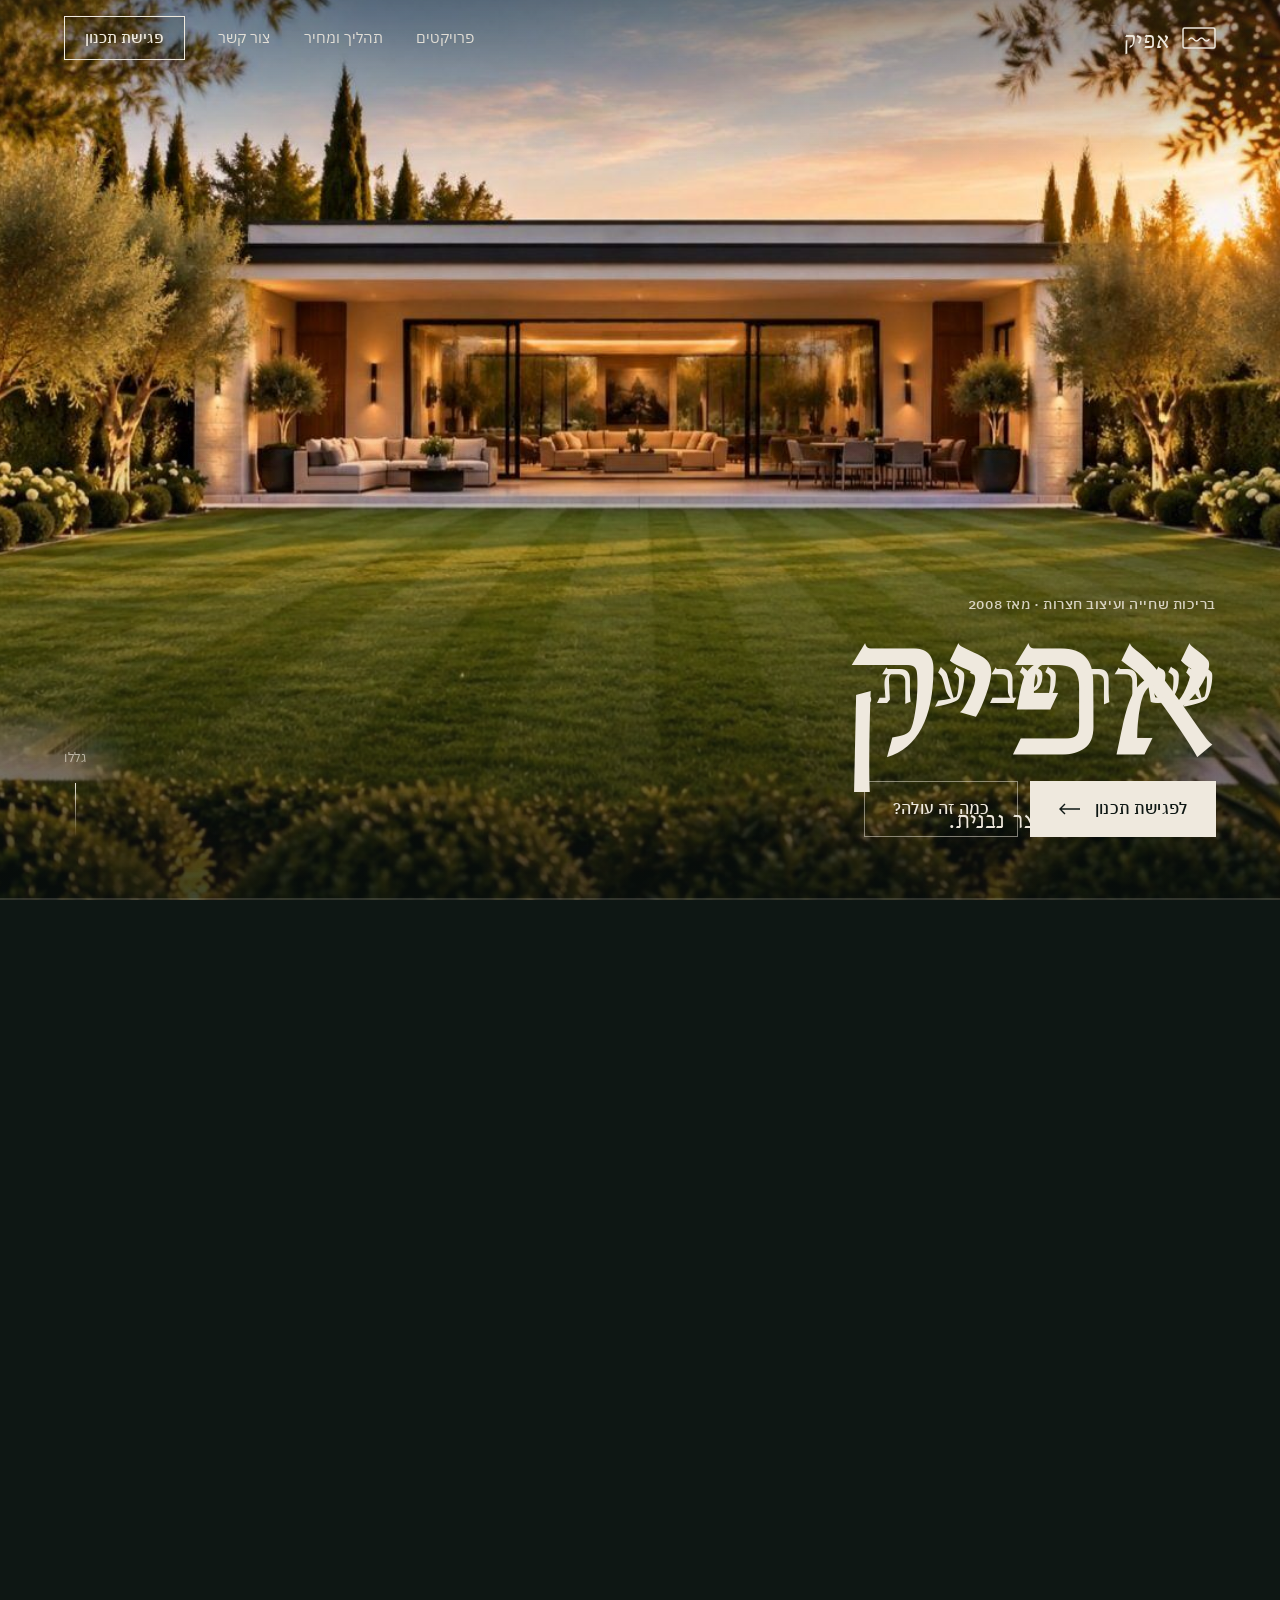
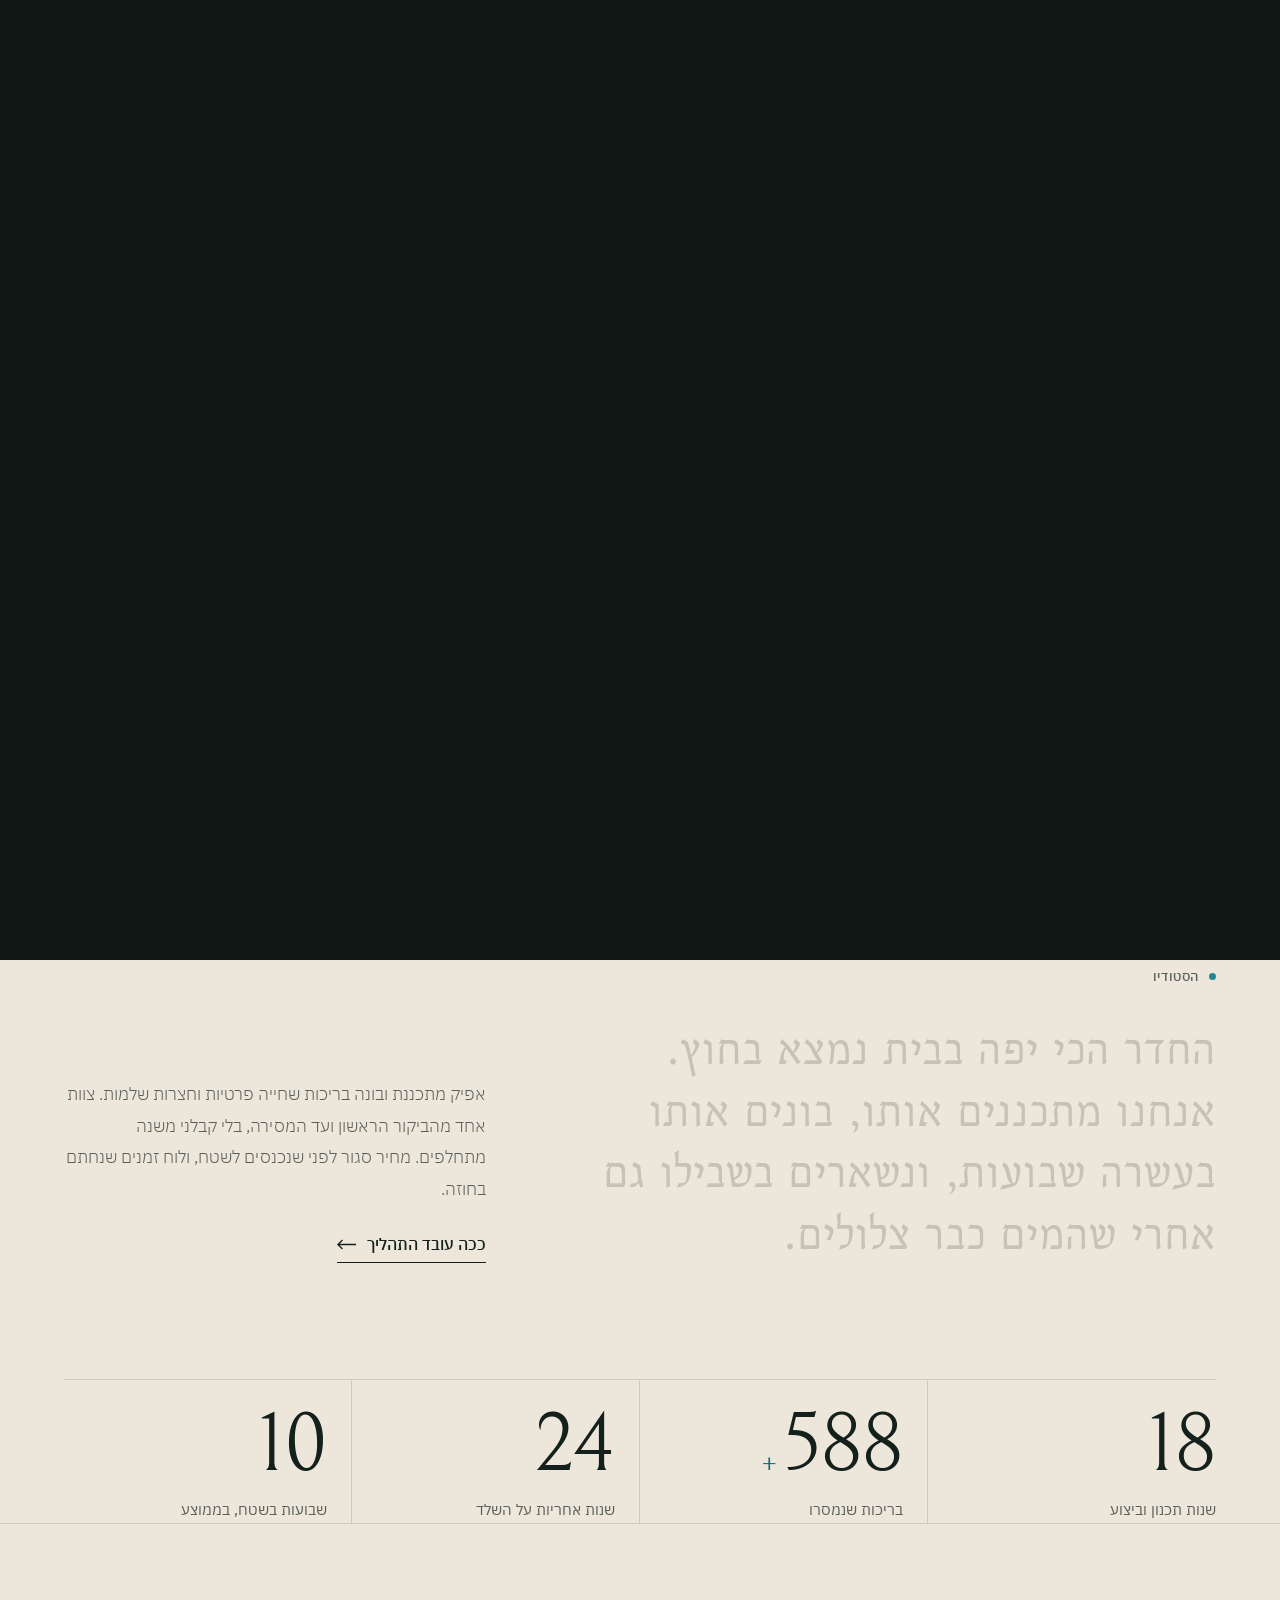
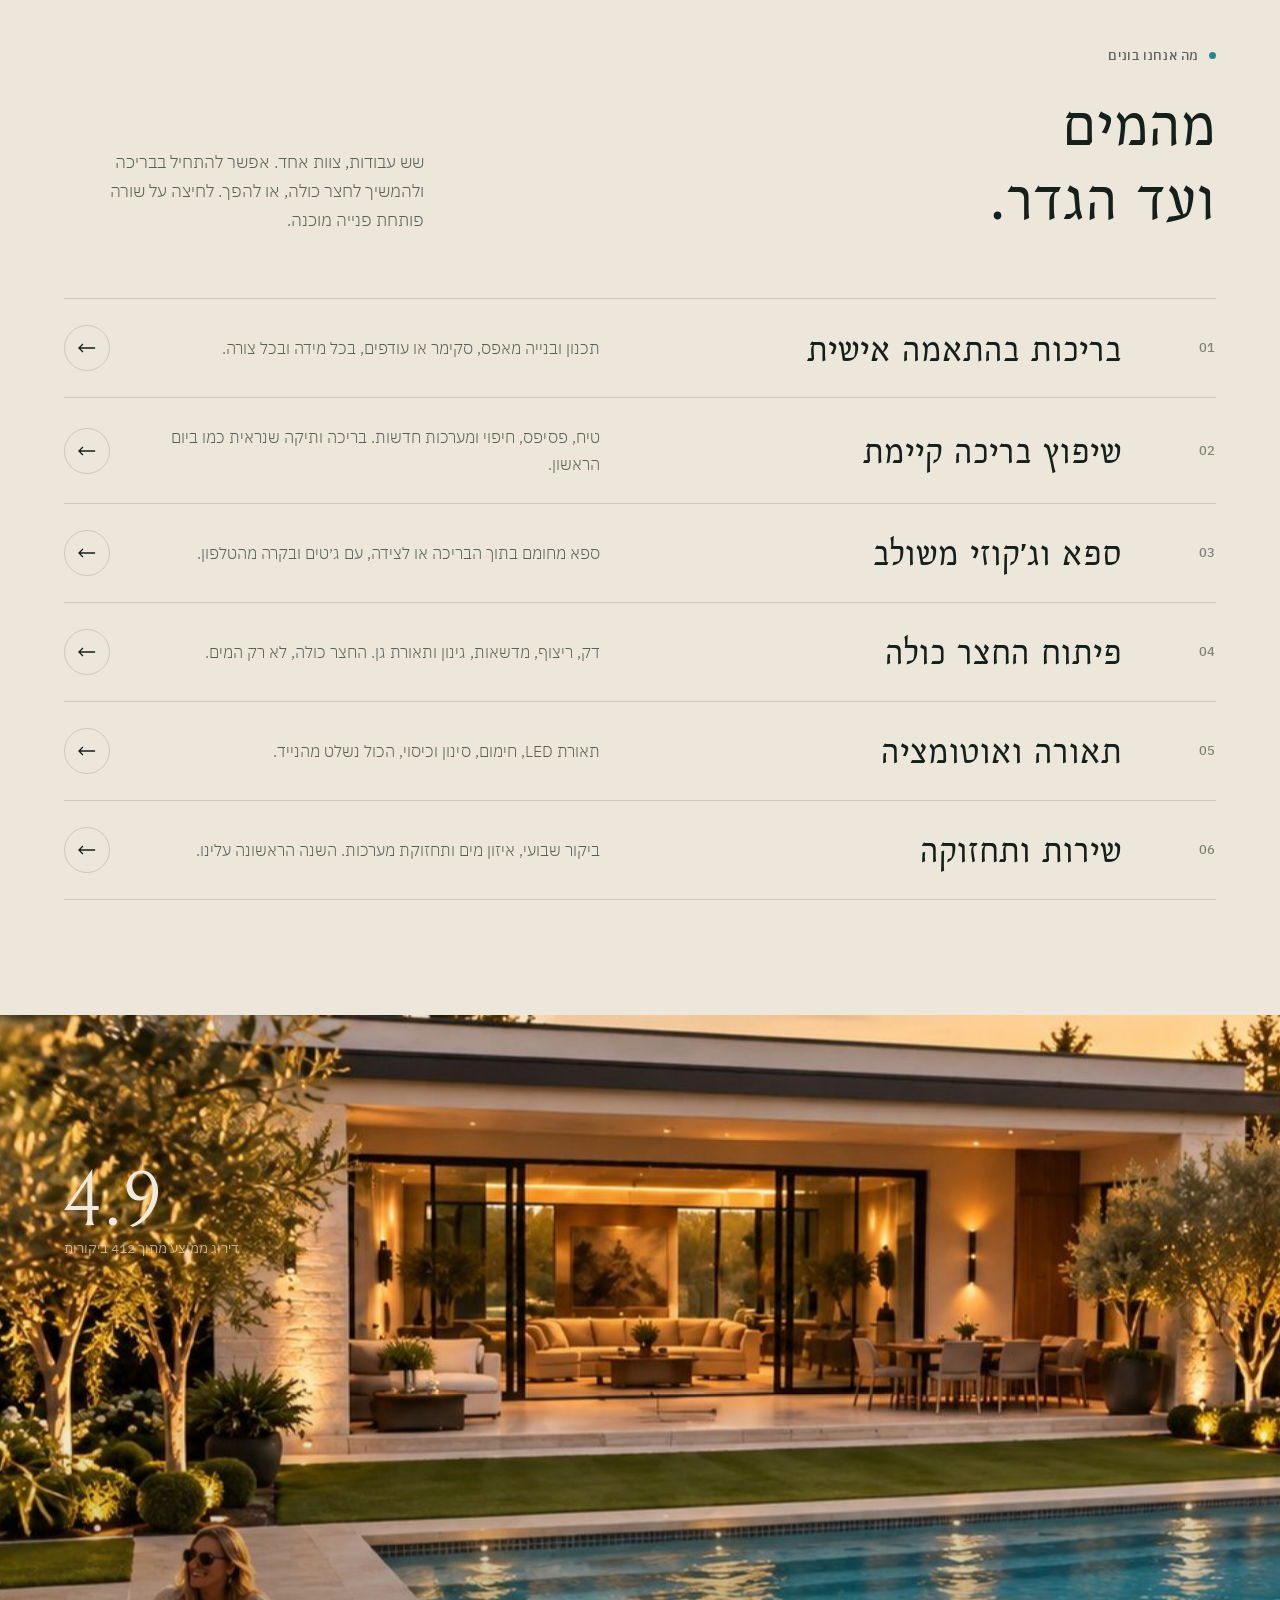
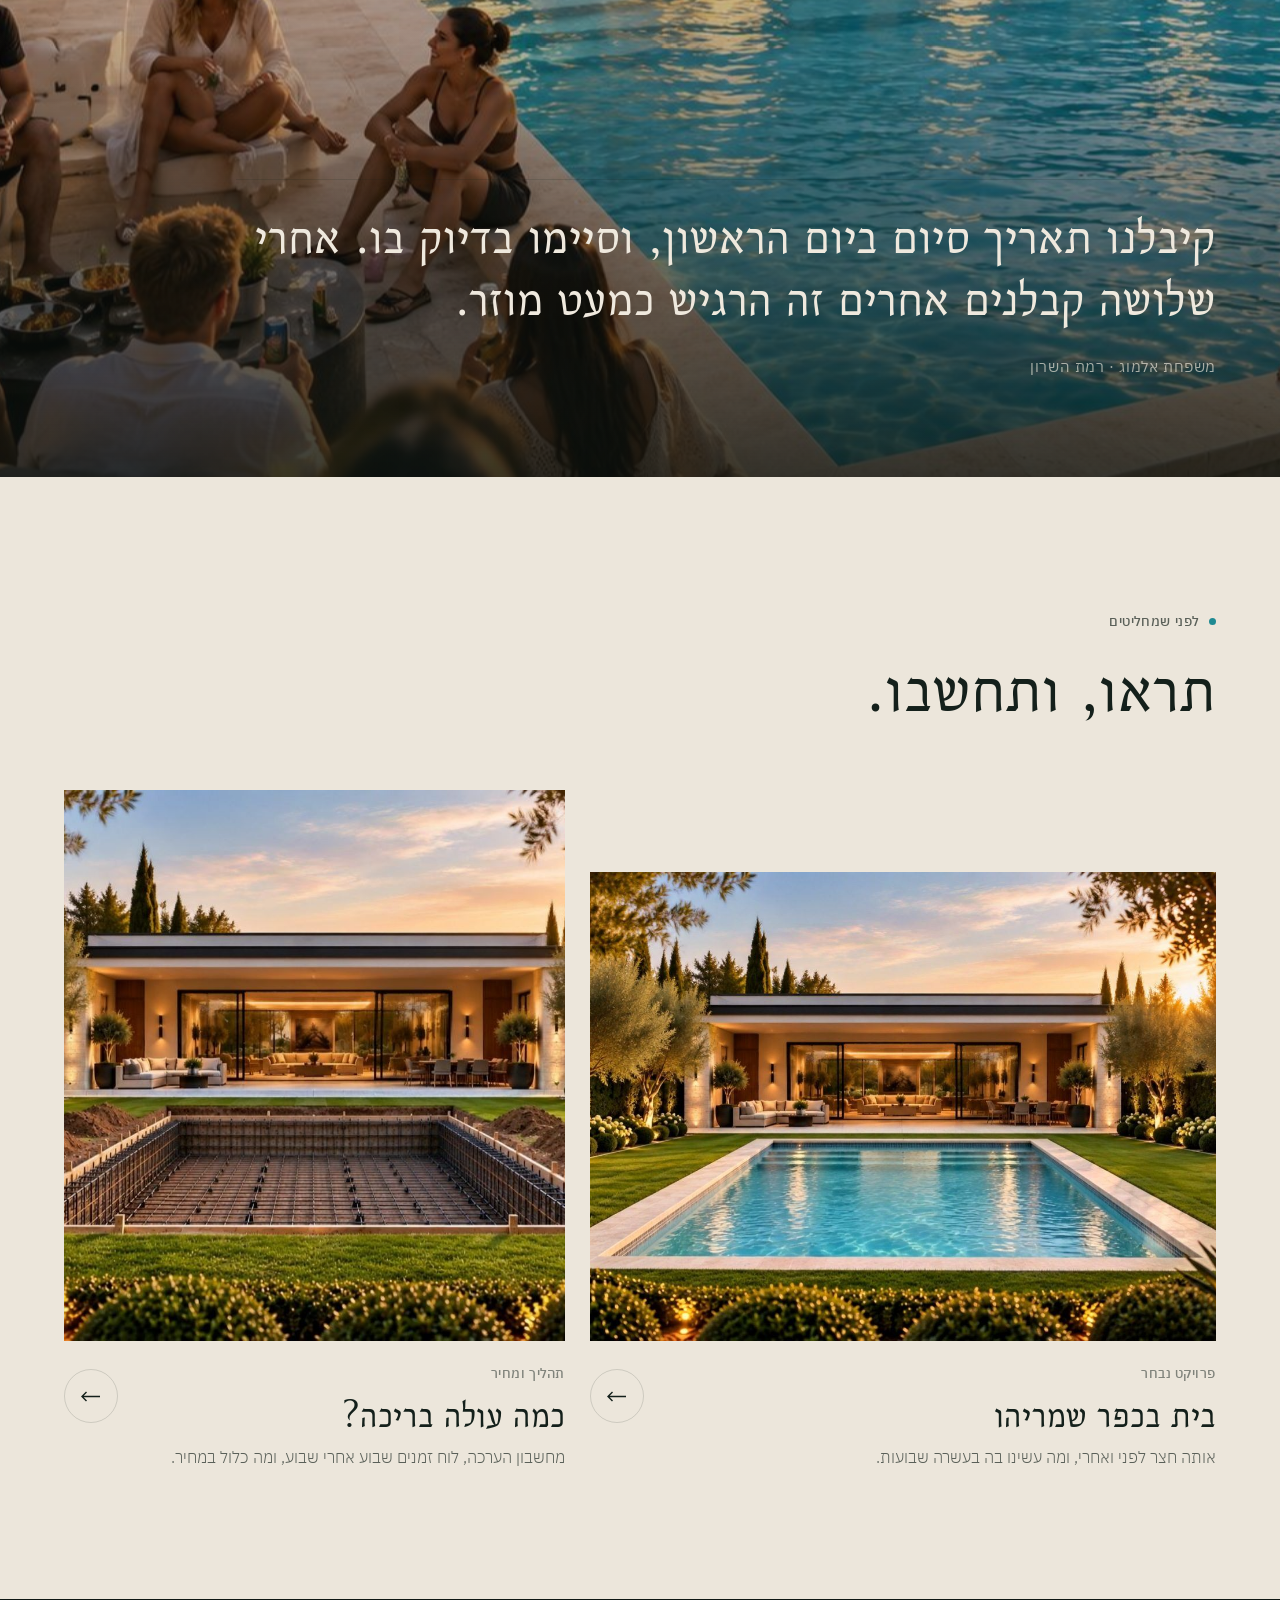
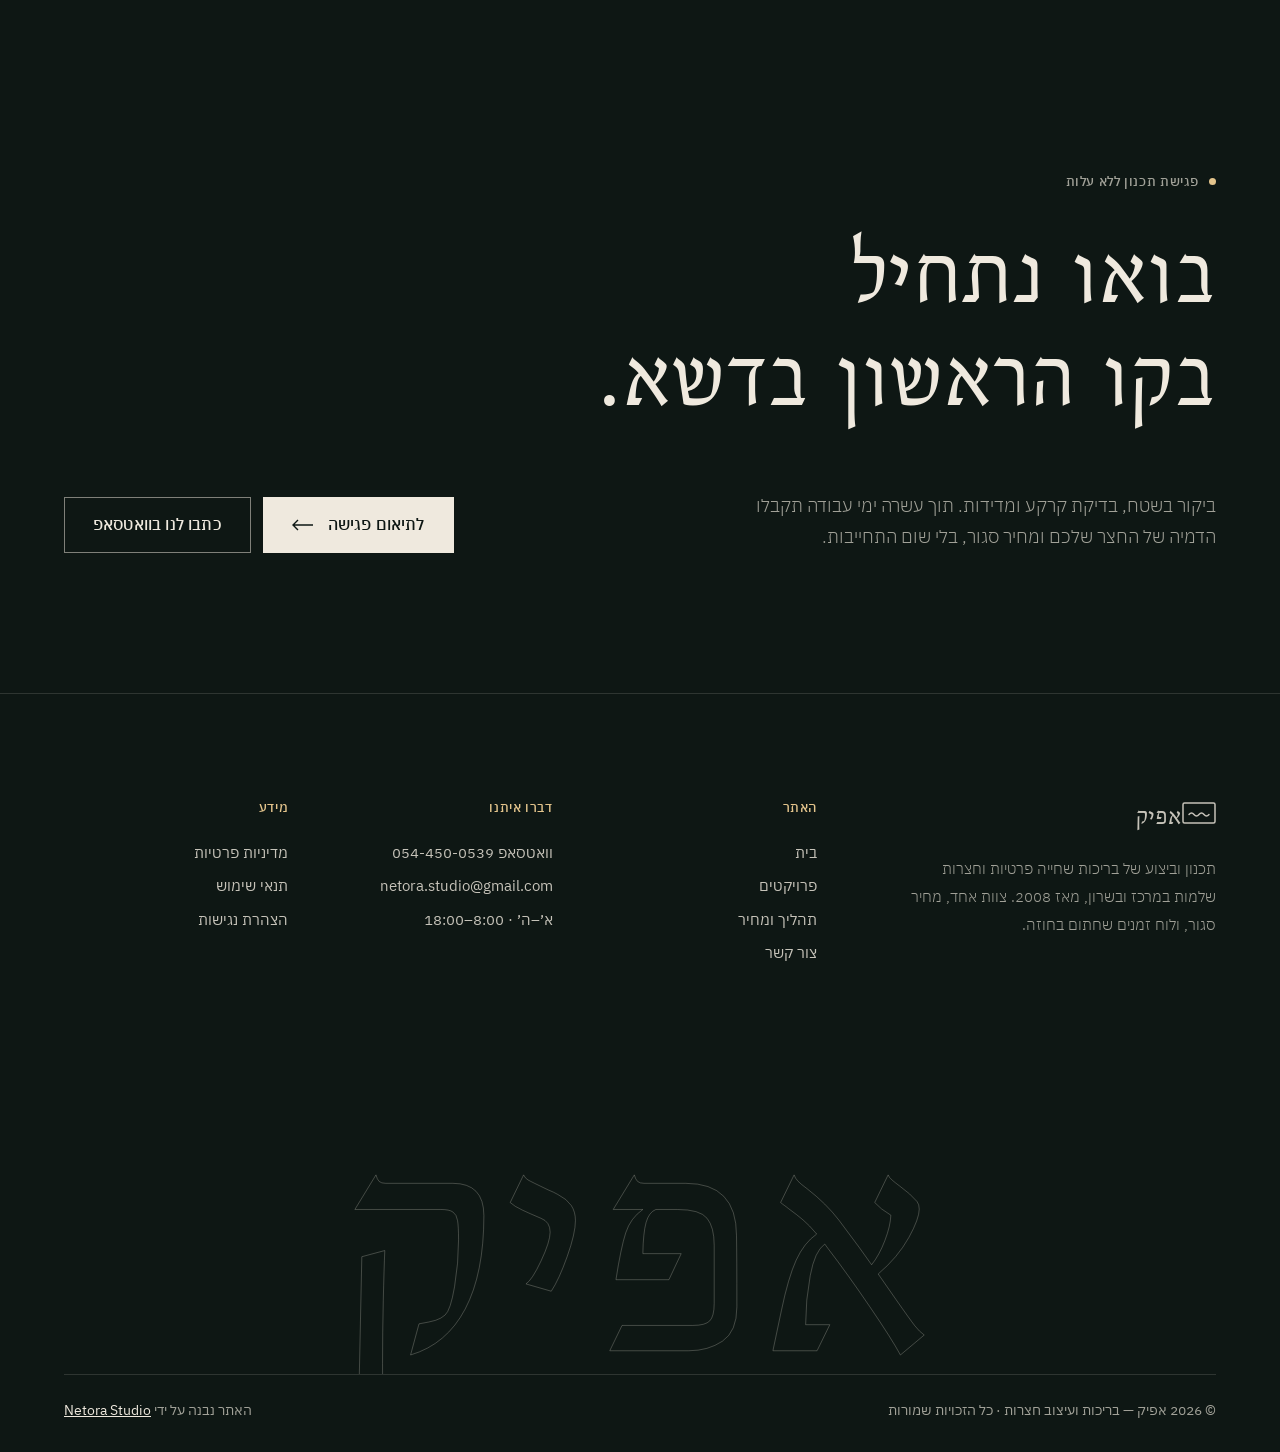
==== index.html @ 0814e356 "Afik site: build-in-scroll home, project, process and price, contact Four pages plus privacy, terms " ====
<!DOCTYPE html>
<html lang="he" dir="rtl">
<head>
<meta charset="utf-8">
<meta name="viewport" content="width=device-width, initial-scale=1, viewport-fit=cover">
<title>אפיק | בריכות שחייה ועיצוב חצרות</title>
<meta name="description" content="אפיק מתכננת ובונה בריכות שחייה פרטיות וחצרות שלמות במרכז ובשרון. גללו באתר ותראו בריכה נבנית, שבוע אחרי שבוע.">
<meta name="theme-color" content="#0E1714">
<link rel="canonical" href="https://noamel1407-oss.github.io/afik/">
<meta property="og:type" content="website">
<meta property="og:locale" content="he_IL">
<meta property="og:site_name" content="אפיק — בריכות ועיצוב חצרות">
<meta property="og:url" content="https://noamel1407-oss.github.io/afik/">
<meta property="og:title" content="אפיק | גללו ותראו בריכה נבנית בחצר">
<meta property="og:description" content="עשרה שבועות, שבעה שלבים, חצר אחת: מהקו הראשון בדשא ועד הקפיצה הראשונה למים.">
<meta property="og:image" content="https://noamel1407-oss.github.io/afik/media/share.jpg">
<meta property="og:image:secure_url" content="https://noamel1407-oss.github.io/afik/media/share.jpg">
<meta property="og:image:type" content="image/jpeg">
<meta property="og:image:width" content="1200">
<meta property="og:image:height" content="630">
<meta property="og:image:alt" content="בריכה בחצר מול בית עם חזית זכוכית, בשעת שקיעה, והשם אפיק">
<meta name="twitter:card" content="summary_large_image">
<meta name="twitter:title" content="אפיק | גללו ותראו בריכה נבנית בחצר">
<meta name="twitter:description" content="עשרה שבועות, שבעה שלבים, חצר אחת: מהקו הראשון בדשא ועד הקפיצה הראשונה למים.">
<meta name="twitter:image" content="https://noamel1407-oss.github.io/afik/media/share.jpg">
<link rel="icon" href="data:image/svg+xml,%3Csvg xmlns='http://www.w3.org/2000/svg' viewBox='0 0 64 64'%3E%3Crect width='64' height='64' fill='%230E1714'/%3E%3Cg fill='none' stroke='%23ECE6DB' stroke-width='3' stroke-linecap='round'%3E%3Crect x='12' y='19' width='40' height='26' rx='2'/%3E%3Cpath d='M19 33q3-4 6.5 0t6.5 0 6.5 0 6 0'/%3E%3C/g%3E%3C/svg%3E">
<link rel="preload" href="fonts/bellefair-hebrew-400-normal.woff2" as="font" type="font/woff2" crossorigin>
<link rel="preload" href="fonts/ibm-plex-sans-hebrew-hebrew-300-normal.woff2" as="font" type="font/woff2" crossorigin>
<link rel="preload" href="fonts/ibm-plex-sans-hebrew-hebrew-400-normal.woff2" as="font" type="font/woff2" crossorigin>
<script>(function(){var d=document.documentElement;d.classList.add('js');try{if(sessionStorage.getItem('afik-go')){d.classList.add('veil-in');sessionStorage.removeItem('afik-go')}}catch(e){}try{if(!sessionStorage.getItem('afik-pre'))document.documentElement.classList.add('pre')}catch(e){}})();</script>
<link rel="stylesheet" href="site.css?v=1">
<link rel="preload" as="image" href="media/stage-0.jpg" imagesrcset="media/stage-0-s.jpg 1440w, media/stage-0.jpg 1920w" imagesizes="100vw" fetchpriority="high">
</head>
<body>
<a class="skip" href="#main">דילוג לתוכן</a>
<div id="veil" aria-hidden="true"></div>
<div id="pre" aria-hidden="true">
  <div class="pre-mid"><svg viewBox="0 0 34 22" fill="none" stroke="#ECE6DB" stroke-width="1.1" stroke-linecap="round"><rect x="1" y="1" width="32" height="20" rx="1.5"/><path d="M7 12.5q2.5-3 5 0t5 0 5 0 5 0"/></svg><div class="pre-name">אפיק</div></div>
  <div class="pre-foot"><span>בריכות שחייה ועיצוב חצרות</span><span class="pre-n">00</span></div>
  <div class="pre-bar"><i></i></div>
</div>
<header id="nav" data-on="light">
  <a class="logo" href="index.html" aria-label="אפיק — לדף הבית"><svg viewBox="0 0 34 22" fill="none" stroke="currentColor" stroke-width="1.5" stroke-linecap="round" aria-hidden="true"><rect x="1" y="1" width="32" height="20" rx="1.5"/><path d="M7 12.5q2.5-3 5 0t5 0 5 0 5 0"/></svg><span>אפיק</span></a>
  <div class="nav-r">
    <nav class="nav-links" aria-label="ראשי"><a href="projects.html">פרויקטים</a><a href="process.html">תהליך ומחיר</a><a href="contact.html">צור קשר</a></nav>
    <a class="nav-cta" href="contact.html">פגישת תכנון</a>
    <button class="burger" type="button" aria-label="תפריט" aria-expanded="false" aria-controls="menu"><i></i><i></i></button>
  </div>
</header>
<div id="menu" aria-label="תפריט">
  <nav><a href="index.html" aria-current="page">בית</a><a href="projects.html">פרויקטים</a><a href="process.html">תהליך ומחיר</a><a href="contact.html">צור קשר</a></nav>
  <div class="m-foot"><a href="https://wa.me/972544500539" target="_blank" rel="noopener">וואטסאפ 054-450-0539</a><a href="mailto:netora.studio@gmail.com">netora.studio@gmail.com</a><span>א׳–ה׳ · 8:00–18:00</span></div>
</div>

<main id="main">
<section id="build" data-nav="dark" aria-label="החצר נבנית בגלילה">
  <div class="stage">
    <div class="frames">
      <img src="media/stage-0.jpg" srcset="media/stage-0-s.jpg 1440w, media/stage-0.jpg 1920w" sizes="100vw" alt="מדשאה פתוחה מול בית עם חזית זכוכית, לפני תחילת העבודה" fetchpriority="high">
      <img src="media/stage-1.jpg" srcset="media/stage-1-s.jpg 1440w, media/stage-1.jpg 1920w" sizes="100vw" alt="קווי הבריכה מסומנים והחפירה מתחילה" decoding="async">
      <img src="media/stage-2.jpg" srcset="media/stage-2-s.jpg 1440w, media/stage-2.jpg 1920w" sizes="100vw" alt="בור החפירה בעומקו המלא" decoding="async">
      <img src="media/stage-3.jpg" srcset="media/stage-3-s.jpg 1440w, media/stage-3.jpg 1920w" sizes="100vw" alt="כלוב הברזל בתוך החפירה" decoding="async">
      <img src="media/stage-4.jpg" srcset="media/stage-4-s.jpg 1440w, media/stage-4.jpg 1920w" sizes="100vw" alt="שלד הבטון עם מדרגות הכניסה" decoding="async">
      <img src="media/stage-5.jpg" srcset="media/stage-5-s.jpg 1440w, media/stage-5.jpg 1920w" sizes="100vw" alt="הבריכה אחרי טיח וחיפוי, עדיין ריקה" decoding="async">
      <img src="media/stage-6.jpg" srcset="media/stage-6-s.jpg 1440w, media/stage-6.jpg 1920w" sizes="100vw" alt="הבריכה מתמלאת במים" decoding="async">
      <img src="media/stage-7.jpg" srcset="media/stage-7-s.jpg 1440w, media/stage-7.jpg 1920w" sizes="100vw" alt="הבריכה הגמורה מול הבית בשעת שקיעה" decoding="async">
    </div>
    <div class="b-scrim"></div>
    <div class="b-ui">
      <div class="b-hero">
        <div>
          <div class="eyebrow">בריכות שחייה ועיצוב חצרות · מאז 2008</div>
          <h1 class="wordmark" aria-label="אפיק"><span style="transition-delay:0.00s">א</span><span style="transition-delay:0.07s">פ</span><span style="transition-delay:0.14s">י</span><span style="transition-delay:0.21s">ק</span></h1>
          <p class="tag">גללו, ותראו את החצר נבנית.</p>
        </div>
        <div class="cue" aria-hidden="true"><span>גללו</span><i></i></div>
      </div>
      <div class="weeks" aria-hidden="true"><div class="k">שבוע</div><div class="n"><span class="digit"><b><span>0</span><span>1</span><span>2</span><span>3</span><span>4</span><span>5</span><span>6</span><span>7</span><span>8</span><span>9</span></b></span><span class="digit"><b><span>0</span><span>1</span><span>2</span><span>3</span><span>4</span><span>5</span><span>6</span><span>7</span><span>8</span><span>9</span></b></span><small>/ 10</small></div></div>
      <div class="chs">
        <div class="ch" data-stage="1"><div class="no"><span>01 / 07 · סימון</span></div><h2><span>קו ראשון בדשא</span></h2><p><span>מסמנים את הבריכה על הקרקע לפי ההדמיה, לסנטימטר.</span></p></div>
        <div class="ch" data-stage="2"><div class="no"><span>02 / 07 · חפירה</span></div><h2><span>חופרים לעומק</span></h2><p><span>לפי בדיקת הקרקע של המהנדס. העפר מפונה באותו היום.</span></p></div>
        <div class="ch" data-stage="3"><div class="no"><span>03 / 07 · ברזל</span></div><h2><span>השלד שלא רואים</span></h2><p><span>כלוב זיון, צנרת והכנות לתאורה, לפני שהבטון נכנס.</span></p></div>
        <div class="ch" data-stage="4"><div class="no"><span>04 / 07 · יציקה</span></div><h2><span>בטון ומדרגות</span></h2><p><span>שלד בטון מזוין ומדרגות כניסה רחבות, יצוקים במקום.</span></p></div>
        <div class="ch" data-stage="5"><div class="no"><span>05 / 07 · גמר</span></div><h2><span>טיח, פסיפס ואבן</span></h2><p><span>גמר בעבודת יד ושפת טרוונטין בגובה הדשא.</span></p></div>
        <div class="ch" data-stage="6"><div class="no"><span>06 / 07 · מים</span></div><h2><span>ממלאים</span></h2><p><span>מילוי, איזון המים והפעלת המערכות. 72 שעות של בדיקות.</span></p></div>
        <div class="ch" data-stage="7"><div class="no"><span>07 / 07 · מסירה</span></div><h2><span>עשרה שבועות.</span><br><span>חצר אחרת.</span></h2><p><span>הקפיצה הראשונה שלכם יכולה להיות בקיץ הבא.</span></p>
          <div class="acts"><a class="btn light" href="contact.html">לפגישת תכנון <svg class="ar" viewBox="0 0 22 12" fill="none" stroke="currentColor" stroke-width="1.4" aria-hidden="true"><path d="M21 6H1M6 1 1 6l5 5"/></svg></a><a class="btn light ghost" href="process.html">כמה זה עולה?</a></div></div>
      </div>
    </div>
    <div class="b-rail"><i></i></div>
  </div>
</section>

<section class="studio" id="studio">
  <div class="wrap">
    <div class="studio-grid">
      <div>
        <div class="lbl" data-rv>הסטודיו</div>
        <p class="say">החדר הכי יפה בבית נמצא בחוץ. אנחנו מתכננים אותו, בונים אותו בעשרה שבועות, ונשארים בשבילו גם אחרי שהמים כבר צלולים.</p>
      </div>
      <div class="side" data-rv="2">
        <p>אפיק מתכננת ובונה בריכות שחייה פרטיות וחצרות שלמות. צוות אחד מהביקור הראשון ועד המסירה, בלי קבלני משנה מתחלפים. מחיר סגור לפני שנכנסים לשטח, ולוח זמנים שנחתם בחוזה.</p>
        <a class="tl" href="process.html">ככה עובד התהליך <svg class="ar" viewBox="0 0 22 12" fill="none" stroke="currentColor" stroke-width="1.4" aria-hidden="true"><path d="M21 6H1M6 1 1 6l5 5"/></svg></a>
      </div>
    </div>
    <div class="facts">
      <div class="fact" data-rv><b><span data-count="18">18</span></b><span>שנות תכנון וביצוע</span></div>
      <div class="fact" data-rv="2"><b><sup>+</sup><span data-count="600">600</span></b><span>בריכות שנמסרו</span></div>
      <div class="fact" data-rv="3"><b><span data-count="25">25</span></b><span>שנות אחריות על השלד</span></div>
      <div class="fact" data-rv="4"><b><span data-count="10">10</span></b><span>שבועות בשטח, בממוצע</span></div>
    </div>
  </div>
</section>

<section class="svc">
  <div class="wrap">
    <div class="sec-head">
      <div><div class="lbl" data-rv>מה אנחנו בונים</div><h2 class="split"><span class="ln"><span>מהמים</span></span><span class="ln"><span>ועד הגדר.</span></span></h2></div>
      <p data-rv>שש עבודות, צוות אחד. אפשר להתחיל בבריכה ולהמשיך לחצר כולה, או להפך. לחיצה על שורה פותחת פנייה מוכנה.</p>
    </div>
    <div class="rows">
      <a class="row" href="contact.html?type=בריכה חדשה" data-rv><span class="i">01</span><h3>בריכות בהתאמה אישית</h3><p>תכנון ובנייה מאפס, סקימר או עודפים, בכל מידה ובכל צורה.</p><span class="go" aria-hidden="true"><svg viewBox="0 0 20 11" fill="none" stroke="currentColor" stroke-width="1.4"><path d="M19 5.5H1M5.5 1 1 5.5 5.5 10"/></svg></span></a>
      <a class="row" href="contact.html?type=שיפוץ בריכה קיימת" data-rv><span class="i">02</span><h3>שיפוץ בריכה קיימת</h3><p>טיח, פסיפס, חיפוי ומערכות חדשות. בריכה ותיקה שנראית כמו ביום הראשון.</p><span class="go" aria-hidden="true"><svg viewBox="0 0 20 11" fill="none" stroke="currentColor" stroke-width="1.4"><path d="M19 5.5H1M5.5 1 1 5.5 5.5 10"/></svg></span></a>
      <a class="row" href="contact.html?type=ספא וג׳קוזי" data-rv><span class="i">03</span><h3>ספא וג׳קוזי משולב</h3><p>ספא מחומם בתוך הבריכה או לצידה, עם ג׳טים ובקרה מהטלפון.</p><span class="go" aria-hidden="true"><svg viewBox="0 0 20 11" fill="none" stroke="currentColor" stroke-width="1.4"><path d="M19 5.5H1M5.5 1 1 5.5 5.5 10"/></svg></span></a>
      <a class="row" href="contact.html?type=פיתוח חצר ונוף" data-rv><span class="i">04</span><h3>פיתוח החצר כולה</h3><p>דק, ריצוף, מדשאות, גינון ותאורת גן. החצר כולה, לא רק המים.</p><span class="go" aria-hidden="true"><svg viewBox="0 0 20 11" fill="none" stroke="currentColor" stroke-width="1.4"><path d="M19 5.5H1M5.5 1 1 5.5 5.5 10"/></svg></span></a>
      <a class="row" href="contact.html?type=תאורה ואוטומציה" data-rv><span class="i">05</span><h3>תאורה ואוטומציה</h3><p>תאורת LED, חימום, סינון וכיסוי, הכול נשלט מהנייד.</p><span class="go" aria-hidden="true"><svg viewBox="0 0 20 11" fill="none" stroke="currentColor" stroke-width="1.4"><path d="M19 5.5H1M5.5 1 1 5.5 5.5 10"/></svg></span></a>
      <a class="row" href="contact.html?type=שירות ותחזוקה" data-rv><span class="i">06</span><h3>שירות ותחזוקה</h3><p>ביקור שבועי, איזון מים ותחזוקת מערכות. השנה הראשונה עלינו.</p><span class="go" aria-hidden="true"><svg viewBox="0 0 20 11" fill="none" stroke="currentColor" stroke-width="1.4"><path d="M19 5.5H1M5.5 1 1 5.5 5.5 10"/></svg></span></a>
    </div>
  </div>
</section>

<section class="bleed on-dark" data-nav="dark">
  <img data-parallax src="media/gather.jpg" srcset="media/gather-s.jpg 1000w, media/gather.jpg 1600w" sizes="100vw" alt="חברים יושבים על ספות חוץ ליד הבריכה בשעת שקיעה" loading="lazy" decoding="async">
  <div class="rate" data-rv><b>4.9</b>דירוג ממוצע מתוך 412 ביקורות</div>
  <div class="q">
    <blockquote data-rv>קיבלנו תאריך סיום ביום הראשון, וסיימו בדיוק בו. אחרי שלושה קבלנים אחרים זה הרגיש כמעט מוזר.</blockquote>
    <cite data-rv="2">משפחת אלמוג · רמת השרון</cite>
  </div>
</section>

<section class="doors">
  <div class="wrap">
    <div class="sec-head"><div><div class="lbl" data-rv>לפני שמחליטים</div><h2 class="split"><span class="ln"><span>תראו, ותחשבו.</span></span></h2></div></div>
    <div class="doors-grid">
      <a class="door" href="projects.html" data-rv>
        <div class="pic wipe"><img src="media/stage-7-s.jpg" alt="" loading="lazy" decoding="async"></div>
        <div class="meta"><div><div class="k">פרויקט נבחר</div><h3>בית בכפר שמריהו</h3><p>אותה חצר לפני ואחרי, ומה עשינו בה בעשרה שבועות.</p></div><span class="go" aria-hidden="true"><svg viewBox="0 0 20 11" fill="none" stroke="currentColor" stroke-width="1.4"><path d="M19 5.5H1M5.5 1 1 5.5 5.5 10"/></svg></span></div>
      </a>
      <a class="door" href="process.html" data-rv="2">
        <div class="pic wipe"><img src="media/phase-2.jpg" alt="" loading="lazy" decoding="async"></div>
        <div class="meta"><div><div class="k">תהליך ומחיר</div><h3>כמה עולה בריכה?</h3><p>מחשבון הערכה, לוח זמנים שבוע אחרי שבוע, ומה כלול במחיר.</p></div><span class="go" aria-hidden="true"><svg viewBox="0 0 20 11" fill="none" stroke="currentColor" stroke-width="1.4"><path d="M19 5.5H1M5.5 1 1 5.5 5.5 10"/></svg></span></div>
      </a>
    </div>
  </div>
</section>

<section class="call on-dark" data-nav="dark">
  <div class="wrap">
    <div class="lbl light" data-rv>פגישת תכנון ללא עלות</div>
    <h2 class="split"><span class="ln"><span>בואו נתחיל</span></span><span class="ln"><span>בקו הראשון בדשא.</span></span></h2>
    <div class="row2">
      <p data-rv>ביקור בשטח, בדיקת קרקע ומדידות. תוך עשרה ימי עבודה תקבלו הדמיה של החצר שלכם ומחיר סגור, בלי שום התחייבות.</p>
      <div class="acts" data-rv="2"><a class="btn" href="contact.html">לתיאום פגישה <svg class="ar" viewBox="0 0 22 12" fill="none" stroke="currentColor" stroke-width="1.4" aria-hidden="true"><path d="M21 6H1M6 1 1 6l5 5"/></svg></a><a class="btn ghost" href="https://wa.me/972544500539" target="_blank" rel="noopener">כתבו לנו בוואטסאפ</a></div>
    </div>
  </div>
</section>

</main>
<footer class="site on-dark" data-nav="dark">
  <div class="wrap">
    <div class="f-grid">
      <div>
        <a class="logo" href="index.html" style="color:var(--on-night)"><svg viewBox="0 0 34 22" fill="none" stroke="currentColor" stroke-width="1.5" stroke-linecap="round" aria-hidden="true"><rect x="1" y="1" width="32" height="20" rx="1.5"/><path d="M7 12.5q2.5-3 5 0t5 0 5 0 5 0"/></svg><span>אפיק</span></a>
        <p class="about" style="margin-top:20px">תכנון וביצוע של בריכות שחייה פרטיות וחצרות שלמות במרכז ובשרון, מאז 2008. צוות אחד, מחיר סגור, ולוח זמנים שחתום בחוזה.</p>
      </div>
      <div><h4>האתר</h4><a href="index.html">בית</a><a href="projects.html">פרויקטים</a><a href="process.html">תהליך ומחיר</a><a href="contact.html">צור קשר</a></div>
      <div><h4>דברו איתנו</h4><a href="https://wa.me/972544500539" target="_blank" rel="noopener">וואטסאפ <span dir="ltr">054-450-0539</span></a><a href="mailto:netora.studio@gmail.com">netora.studio@gmail.com</a><a href="contact.html">א׳–ה׳ · 8:00–18:00</a></div>
      <div><h4>מידע</h4><a href="privacy.html">מדיניות פרטיות</a><a href="terms.html">תנאי שימוש</a><a href="accessibility.html">הצהרת נגישות</a></div>
    </div>
    <div class="f-word" aria-hidden="true">אפיק</div>
    <div class="f-base">
      <span>© <span id="yr">2026</span> אפיק — בריכות ועיצוב חצרות · כל הזכויות שמורות</span>
      <span>האתר נבנה על ידי <a href="https://www.instagram.com/netora._studio/" target="_blank" rel="noopener">Netora Studio</a></span>
    </div>
  </div>
</footer>
<a class="wa-fab off" href="https://wa.me/972544500539" target="_blank" rel="noopener" aria-label="כתבו לנו בוואטסאפ"><svg viewBox="0 0 24 24" fill="currentColor" aria-hidden="true"><path d="M.057 24l1.687-6.163a11.867 11.867 0 0 1-1.587-5.946C.16 5.335 5.495 0 12.05 0a11.817 11.817 0 0 1 8.413 3.488 11.824 11.824 0 0 1 3.48 8.414c-.003 6.557-5.338 11.892-11.893 11.892a11.9 11.9 0 0 1-5.688-1.448L.057 24zm6.597-3.807c1.676.995 3.276 1.591 5.392 1.592 5.448 0 9.886-4.434 9.889-9.885.002-5.462-4.415-9.89-9.881-9.892-5.452 0-9.887 4.434-9.889 9.884-.001 2.225.651 3.891 1.746 5.634l-.999 3.648 3.742-.981zm11.387-5.464c-.074-.124-.272-.198-.57-.347-.297-.149-1.758-.868-2.031-.967-.272-.099-.47-.149-.669.149-.198.297-.768.967-.941 1.165-.173.198-.347.223-.644.074-.297-.149-1.255-.462-2.39-1.475-.883-.788-1.48-1.761-1.653-2.059-.173-.297-.018-.458.13-.606.134-.133.297-.347.446-.521.151-.172.2-.296.3-.495.099-.198.05-.372-.025-.521-.075-.148-.669-1.611-.916-2.206-.242-.579-.487-.501-.669-.51l-.57-.01c-.198 0-.52.074-.792.372s-1.04 1.016-1.04 2.479 1.065 2.876 1.213 3.074c.149.198 2.095 3.2 5.076 4.487.709.306 1.263.489 1.694.626.712.226 1.36.194 1.872.118.571-.085 1.758-.719 2.006-1.413.248-.695.248-1.29.173-1.414z"/></svg><span class="tip">כתבו לנו בוואטסאפ</span></a>
<script src="site.js?v=1"></script>
</body>
</html>
---- site.css ----
/* ==========================================================================
   AFIK — pools & gardens
   Travertine stone, cypress ink, one turquoise accent taken from the water.
   Bellefair for display, IBM Plex Sans Hebrew for text. Native scroll only.
   ========================================================================== */

@font-face{font-family:"Bellefair";src:url(fonts/bellefair-hebrew-400-normal.woff2) format("woff2");font-weight:400;font-display:swap;unicode-range:U+0307-0308,U+0590-05FF,U+200C-2010,U+20AA,U+25CC,U+FB1D-FB4F}
@font-face{font-family:"Bellefair";src:url(fonts/bellefair-latin-400-normal.woff2) format("woff2");font-weight:400;font-display:swap;unicode-range:U+0000-00FF,U+0131,U+0152-0153,U+02BB-02BC,U+02C6,U+02DA,U+02DC,U+2000-206F,U+2074,U+20AC,U+2122,U+2191,U+2193,U+2212,U+2215,U+FEFF,U+FFFD}
@font-face{font-family:"Plex";src:url(fonts/ibm-plex-sans-hebrew-hebrew-300-normal.woff2) format("woff2");font-weight:300;font-display:swap;unicode-range:U+0307-0308,U+0590-05FF,U+200C-2010,U+20AA,U+25CC,U+FB1D-FB4F}
@font-face{font-family:"Plex";src:url(fonts/ibm-plex-sans-hebrew-hebrew-400-normal.woff2) format("woff2");font-weight:400;font-display:swap;unicode-range:U+0307-0308,U+0590-05FF,U+200C-2010,U+20AA,U+25CC,U+FB1D-FB4F}
@font-face{font-family:"Plex";src:url(fonts/ibm-plex-sans-hebrew-hebrew-500-normal.woff2) format("woff2");font-weight:500;font-display:swap;unicode-range:U+0307-0308,U+0590-05FF,U+200C-2010,U+20AA,U+25CC,U+FB1D-FB4F}
@font-face{font-family:"Plex";src:url(fonts/ibm-plex-sans-hebrew-hebrew-600-normal.woff2) format("woff2");font-weight:600;font-display:swap;unicode-range:U+0307-0308,U+0590-05FF,U+200C-2010,U+20AA,U+25CC,U+FB1D-FB4F}
@font-face{font-family:"Plex";src:url(fonts/ibm-plex-sans-hebrew-latin-300-normal.woff2) format("woff2");font-weight:300;font-display:swap;unicode-range:U+0000-00FF,U+2000-206F,U+20AC,U+2122,U+2212}
@font-face{font-family:"Plex";src:url(fonts/ibm-plex-sans-hebrew-latin-400-normal.woff2) format("woff2");font-weight:400;font-display:swap;unicode-range:U+0000-00FF,U+2000-206F,U+20AC,U+2122,U+2212}
@font-face{font-family:"Plex";src:url(fonts/ibm-plex-sans-hebrew-latin-500-normal.woff2) format("woff2");font-weight:500;font-display:swap;unicode-range:U+0000-00FF,U+2000-206F,U+20AC,U+2122,U+2212}
@font-face{font-family:"Plex";src:url(fonts/ibm-plex-sans-hebrew-latin-600-normal.woff2) format("woff2");font-weight:600;font-display:swap;unicode-range:U+0000-00FF,U+2000-206F,U+20AC,U+2122,U+2212}

:root{
  --stone:#ECE6DB; --paper:#F6F2EA; --sand:#DDD3C3;
  --ink:#14201B; --ink2:rgba(20,32,27,.68); --ink3:rgba(20,32,27,.5); --line:rgba(20,32,27,.14);
  --night:#0E1714; --night2:#16211D; --on-night:#EFE9DE; --on-night2:rgba(239,233,222,.66); --night-line:rgba(239,233,222,.14);
  --water:#1F8A92; --water-ink:#136870; --gold:#E3C48C;
  --display:"Bellefair","Frank Ruhl Libre",Georgia,serif;
  --sans:"Plex","Assistant",system-ui,-apple-system,"Segoe UI",Arial,sans-serif;
  --pad:max(20px,5vw);
  --out:cubic-bezier(.16,.84,.3,1);
  --io:cubic-bezier(.76,0,.24,1);
  --nav-h:76px;
}
*,*:before,*:after{box-sizing:border-box}
html{-webkit-text-size-adjust:100%;scroll-padding-top:90px}
body{margin:0;background:var(--stone);color:var(--ink);font-family:var(--sans);font-weight:400;font-size:17px;line-height:1.7;
  -webkit-font-smoothing:antialiased;text-rendering:optimizeLegibility;overflow-x:clip}
img{display:block;max-width:100%;height:auto}
a{color:inherit}
button,input,select,textarea{font:inherit;color:inherit}
h1,h2,h3,h4,p,figure,blockquote,ul,ol,dl,dd{margin:0}
ul,ol{padding:0;list-style:none}
:focus-visible{outline:2px solid var(--water);outline-offset:3px}
.sr{position:absolute!important;width:1px;height:1px;overflow:hidden;clip:rect(0 0 0 0);white-space:nowrap}
.skip{position:fixed;top:-60px;inset-inline-start:16px;z-index:300;background:var(--ink);color:var(--paper);padding:10px 16px;text-decoration:none;transition:top .2s}
.skip:focus{top:12px}
::selection{background:var(--water);color:#fff}

.wrap{width:100%;max-width:1360px;margin-inline:auto;padding-inline:var(--pad)}
.lbl{display:inline-flex;align-items:center;gap:10px;font-size:12.5px;font-weight:500;letter-spacing:.05em;color:var(--ink2)}
.lbl:before{content:"";width:7px;height:7px;border-radius:50%;background:var(--water);flex:none}
.on-dark .lbl,.lbl.light{color:var(--on-night2)}
.on-dark .lbl:before,.lbl.light:before{background:var(--gold)}
.disp{font-family:var(--display);font-weight:400;letter-spacing:-.005em}

/* ---------- buttons ---------- */
.btn{display:inline-flex;align-items:center;justify-content:center;gap:14px;min-height:56px;padding:0 28px;border:1px solid var(--ink);
  background:var(--ink);color:var(--paper);text-decoration:none;font-size:16px;font-weight:500;letter-spacing:.01em;cursor:pointer;
  transition:background .35s var(--out),color .35s var(--out),border-color .35s var(--out)}
.btn .ar{width:22px;height:12px;flex:none;transition:transform .45s var(--out)}
.btn:hover{background:var(--water-ink);border-color:var(--water-ink)}
.btn:hover .ar{transform:translateX(-6px)}
.btn.ghost{background:transparent;color:var(--ink)}
.btn.ghost:hover{background:var(--ink);color:var(--paper)}
.on-dark .btn,.btn.light{background:var(--on-night);color:var(--night);border-color:var(--on-night)}
.on-dark .btn:hover,.btn.light:hover{background:var(--gold);border-color:var(--gold)}
.on-dark .btn.ghost,.btn.light.ghost{background:transparent;color:var(--on-night);border-color:rgba(239,233,222,.5)}
.on-dark .btn.ghost:hover,.btn.light.ghost:hover{background:var(--on-night);color:var(--night);border-color:var(--on-night)}
.tl{display:inline-flex;align-items:center;gap:10px;text-decoration:none;font-weight:500;font-size:15.5px;padding-bottom:6px;
  background:linear-gradient(currentColor,currentColor) right bottom/100% 1px no-repeat;transition:background-size .5s var(--out)}
.tl:hover{background-size:0 1px}
.tl .ar{width:20px;height:11px}

/* ---------- page veil (transitions between pages) ---------- */
#veil{position:fixed;inset:0;z-index:250;background:var(--night);pointer-events:none;transform:scaleY(0);transform-origin:bottom}
html.veil-in #veil{transform:scaleY(1);transform-origin:top}
html.veil-out #veil{transform:scaleY(0);transform-origin:top;transition:transform .75s var(--io)}
html.veil-go #veil{transform:scaleY(1);transform-origin:bottom;transition:transform .55s var(--io);pointer-events:auto}

/* ---------- preloader (home, first visit) ---------- */
#pre{position:fixed;inset:0;z-index:260;background:var(--night);color:var(--on-night);display:none;transition:transform 1.05s var(--io)}
html.pre #pre{display:block}
html.pre-done #pre{transform:translateY(-101%)}
.pre-mid{position:absolute;inset:0;display:flex;flex-direction:column;align-items:center;justify-content:center;gap:22px}
.pre-mid svg{width:78px;height:52px}
.pre-mid svg *{stroke-dasharray:150;stroke-dashoffset:150;animation:draw 1.6s var(--out) forwards}
.pre-mid svg path{animation-delay:.35s}
@keyframes draw{to{stroke-dashoffset:0}}
.pre-name{font-family:var(--display);font-size:44px;line-height:1;opacity:0;animation:fadein 1s ease .5s forwards}
@keyframes fadein{to{opacity:1}}
.pre-foot{position:absolute;inset-inline:var(--pad);bottom:max(26px,4vh);display:flex;justify-content:space-between;align-items:flex-end;font-size:13px;letter-spacing:.04em;color:var(--on-night2)}
.pre-n{font-family:var(--display);font-size:clamp(70px,11vw,150px);line-height:.8;color:var(--on-night);direction:ltr}
.pre-bar{position:absolute;inset-inline:0;bottom:0;height:2px;background:var(--night-line)}
.pre-bar i{display:block;height:100%;background:var(--gold);transform:scaleX(0);transform-origin:right}

/* ---------- nav ---------- */
#nav{position:fixed;inset:0 0 auto 0;z-index:120;height:var(--nav-h);display:flex;align-items:center;justify-content:space-between;gap:24px;
  padding-inline:var(--pad);color:var(--ink);transition:color .4s ease,transform .5s var(--out)}
#nav:before{content:"";position:absolute;inset:0;z-index:-1;background:rgba(236,230,219,.9);-webkit-backdrop-filter:blur(14px);backdrop-filter:blur(14px);
  box-shadow:0 1px 0 var(--line);transition:opacity .4s ease}
#nav[data-on="dark"]{color:var(--on-night)}
#nav[data-on="dark"]:before{opacity:0}
#nav.hide{transform:translateY(-100%)}
.logo{display:flex;align-items:center;gap:12px;text-decoration:none;flex:none}
.logo svg{width:34px;height:22px;flex:none}
.logo span{font-family:var(--display);font-size:29px;line-height:1;padding-top:2px}
.nav-links{display:flex;align-items:center;gap:clamp(18px,2.6vw,40px);font-size:15px}
.nav-links a{text-decoration:none;position:relative;padding:6px 0;opacity:.9}
.nav-links a:after{content:"";position:absolute;inset-inline:0;bottom:0;height:1px;background:currentColor;transform:scaleX(0);transform-origin:right;transition:transform .45s var(--out)}
.nav-links a:hover:after,.nav-links a[aria-current="page"]:after{transform:scaleX(1)}
.nav-cta{display:inline-flex;align-items:center;gap:10px;height:44px;padding:0 20px;border:1px solid currentColor;text-decoration:none;font-size:14.5px;font-weight:500;
  transition:background .3s,color .3s,border-color .3s}
#nav:not([data-on="dark"]) .nav-cta{background:var(--ink);color:var(--paper);border-color:var(--ink)}
#nav:not([data-on="dark"]) .nav-cta:hover{background:var(--water-ink);border-color:var(--water-ink)}
#nav[data-on="dark"] .nav-cta{background:rgba(14,23,20,.18)}
#nav[data-on="dark"] .nav-cta:hover{background:var(--on-night);color:var(--night)}
.nav-r{display:flex;align-items:center;gap:clamp(18px,2.6vw,40px)}
.burger{display:none;width:44px;height:44px;border:0;background:none;padding:0;cursor:pointer;position:relative}
.burger i{position:absolute;inset-inline:10px;height:1.5px;background:currentColor;transition:transform .4s var(--out),top .4s var(--out)}
.burger i:nth-child(1){top:17px}.burger i:nth-child(2){top:26px}
html.menu-open .burger i:nth-child(1){top:21.5px;transform:rotate(45deg)}
html.menu-open .burger i:nth-child(2){top:21.5px;transform:rotate(-45deg)}
#menu{position:fixed;inset:0;z-index:110;background:var(--night);color:var(--on-night);display:flex;flex-direction:column;justify-content:flex-end;
  padding:calc(var(--nav-h) + 20px) var(--pad) max(32px,5vh);clip-path:inset(0 0 100% 0);transition:clip-path .7s var(--io);visibility:hidden}
html.menu-open #menu{clip-path:inset(0 0 0 0);visibility:visible}
html.menu-open #nav{color:var(--on-night)}
html.menu-open #nav:before{opacity:0}
#menu nav a{display:block;font-family:var(--display);font-size:clamp(46px,13vw,80px);line-height:1.12;text-decoration:none;
  transform:translateY(30px);opacity:0;transition:transform .7s var(--out),opacity .7s var(--out)}
html.menu-open #menu nav a{transform:none;opacity:1}
html.menu-open #menu nav a:nth-child(2){transition-delay:.06s}html.menu-open #menu nav a:nth-child(3){transition-delay:.12s}html.menu-open #menu nav a:nth-child(4){transition-delay:.18s}
#menu .m-foot{margin-top:38px;padding-top:22px;border-top:1px solid var(--night-line);display:flex;flex-wrap:wrap;gap:14px 28px;font-size:15px;color:var(--on-night2)}
#menu .m-foot a{text-decoration:none}
@media(max-width:900px){
  :root{--nav-h:66px}
  .nav-links,.nav-r .nav-cta{display:none}
  .burger{display:block}
  .logo span{font-size:26px}
}

/* ---------- reveal ---------- */
[data-rv]{opacity:0;transform:translateY(28px);transition:opacity 1.1s var(--out),transform 1.1s var(--out)}
[data-rv].in{opacity:1;transform:none}
[data-rv="2"]{transition-delay:.1s}[data-rv="3"]{transition-delay:.2s}[data-rv="4"]{transition-delay:.3s}
.split .ln{display:block;overflow:hidden;padding-bottom:.08em;margin-bottom:-.08em}
.split .ln > span{display:inline-block;transform:translateY(105%);transition:transform 1.2s var(--out)}
.split.in .ln > span{transform:none}
.split.in .ln:nth-child(2) > span{transition-delay:.08s}.split.in .ln:nth-child(3) > span{transition-delay:.16s}.split.in .ln:nth-child(4) > span{transition-delay:.24s}
.say .w{color:rgba(20,32,27,.18);transition:color .35s ease}
.say .w.on{color:var(--ink)}
.on-dark .say .w{color:rgba(239,233,222,.2)}
.on-dark .say .w.on{color:var(--on-night)}
.wipe{clip-path:inset(0 0 100% 0);transition:clip-path 1.4s var(--io)}
.wipe.in{clip-path:inset(0 0 0 0)}
.wipe img{transform:scale(1.16);transition:transform 2s var(--out)}
.wipe.in img{transform:scale(1)}

/* ==========================================================================
   HOME — the build
   ========================================================================== */
#build{position:relative;height:640vh;background:var(--night)}
#build .stage{position:sticky;top:0;height:100vh;height:100lvh;overflow:hidden}
.frames{position:absolute;inset:0}
.frames img{position:absolute;inset:0;width:100%;height:100%;object-fit:cover;object-position:50% 50%;opacity:0;will-change:opacity,transform}
.frames img:first-child{opacity:1}
.b-scrim{position:absolute;inset:0;pointer-events:none;
  background:
   linear-gradient(to top,rgba(10,17,14,.78) 0%,rgba(10,17,14,.38) 26%,rgba(10,17,14,0) 52%),
   linear-gradient(to bottom,rgba(10,17,14,.42) 0%,rgba(10,17,14,0) 18%)}
.b-ui{position:absolute;inset-inline:0;top:0;height:100vh;height:100dvh;z-index:4;color:var(--on-night);pointer-events:none}
.b-ui a,.b-ui button{pointer-events:auto}

.b-hero{position:absolute;inset-inline:var(--pad);bottom:max(46px,7vh);display:grid;grid-template-columns:1fr auto;align-items:end;gap:24px;will-change:transform,opacity}
.b-hero .eyebrow{font-size:14px;letter-spacing:.04em;font-weight:500;color:rgba(239,233,222,.86);margin-bottom:0;text-shadow:0 1px 12px rgba(10,17,14,.5)}
.wordmark{font-family:var(--display);font-weight:400;font-size:clamp(120px,19vw,300px);line-height:.86;margin-inline-start:-.03em;overflow:hidden;padding-top:.04em;padding-bottom:.02em;margin-top:-.2em}
.wordmark span{display:inline-block;transform:translateY(108%);transition:transform 1.3s var(--out)}
html.ready .wordmark span{transform:none}
.b-hero .tag{font-family:var(--display);font-size:clamp(22px,2.3vw,34px);line-height:1.2;margin-top:10px;opacity:0;transition:opacity 1s ease .5s}
html.ready .b-hero .tag{opacity:1}
.cue{display:flex;flex-direction:column;align-items:center;gap:14px;font-size:13px;letter-spacing:.05em;color:var(--on-night2);opacity:0;transition:opacity 1s ease .9s}
html.ready .cue{opacity:1}
.cue i{display:block;width:1px;height:54px;background:linear-gradient(var(--on-night),transparent);transform-origin:top;animation:drip 2.4s var(--out) infinite}
@keyframes drip{0%{transform:scaleY(0);opacity:1}60%{transform:scaleY(1);opacity:1}100%{transform:scaleY(1);opacity:0}}

.weeks{position:absolute;inset-inline-end:var(--pad);bottom:max(46px,7vh);text-align:left;opacity:0;transform:translateY(20px);transition:opacity .6s ease,transform .8s var(--out)}
.weeks.on{opacity:1;transform:none}
.weeks .k{font-size:13px;letter-spacing:.05em;color:var(--on-night2);font-weight:500}
.weeks .n{font-family:var(--display);font-size:clamp(84px,10vw,160px);line-height:1;direction:ltr;display:flex;align-items:flex-end;gap:10px;margin-top:8px}
.weeks .n small{font-family:var(--sans);font-size:15px;color:var(--on-night2);line-height:1.6;letter-spacing:.06em}
.digit{display:inline-block;height:1em;overflow:hidden;position:relative;width:.52em}
.digit b{position:absolute;inset-inline:0;top:0;font-weight:400;display:flex;flex-direction:column;transition:transform .6s var(--out)}
.digit b span{height:1em;line-height:1;display:block;text-align:center}

.chs{position:absolute;inset-inline-start:var(--pad);bottom:max(46px,7vh);width:min(620px,58vw)}
.ch{position:absolute;inset-inline-start:0;bottom:0;width:100%;visibility:hidden;transition:visibility 0s linear .55s}
.ch.on{visibility:visible;transition:none}
.ch .no{font-size:13px;letter-spacing:.05em;font-weight:500;color:var(--gold);overflow:hidden}
.ch h2{font-family:var(--display);font-weight:400;font-size:clamp(46px,6.2vw,104px);line-height:.98;margin-top:10px;overflow:hidden;padding-bottom:.08em}
.ch p{font-size:clamp(15px,1.15vw,18px);font-weight:300;line-height:1.6;color:rgba(239,233,222,.86);margin-top:14px;max-width:34ch;overflow:hidden}
.ch .no > span,.ch h2 > span,.ch p > span{display:inline-block;transform:translateY(110%);transition:transform .5s ease-in}
.ch.on .no > span,.ch.on h2 > span,.ch.on p > span{transform:none;transition:transform 1s var(--out)}
.ch.on h2 > span{transition-delay:.06s}.ch.on p > span{transition-delay:.14s}
.ch .acts{display:flex;flex-wrap:wrap;gap:12px;margin-top:26px;opacity:0;transform:translateY(16px);transition:opacity .4s ease,transform .5s var(--out)}
.ch.on .acts{opacity:1;transform:none;transition:opacity .9s ease .3s,transform 1s var(--out) .3s}

.b-rail{position:absolute;inset-inline:0;bottom:0;height:2px;background:rgba(239,233,222,.16)}
.b-rail i{display:block;height:100%;background:var(--gold);transform:scaleX(0);transform-origin:right}

@media(max-width:900px){
  #build{height:560vh}
  .b-scrim{background:
    linear-gradient(to bottom,rgba(10,17,14,.78) 0%,rgba(10,17,14,.5) 22%,rgba(10,17,14,0) 40%),
    linear-gradient(to top,rgba(10,17,14,.8) 0%,rgba(10,17,14,.35) 16%,rgba(10,17,14,0) 30%)}
  .b-hero{grid-template-columns:1fr;bottom:max(34px,5vh)}
  .wordmark{font-size:min(44vw,34vh)}
  .cue{display:none}
  .chs{width:auto;inset-inline-end:var(--pad);bottom:auto;top:calc(var(--nav-h) + 6px)}
  .ch{bottom:auto;top:0}
  .ch h2{font-size:clamp(40px,11vw,60px);margin-top:6px}
  .ch p{margin-top:8px;font-size:15px}
  .ch .acts{margin-top:18px}
  .ch .acts .btn{min-height:50px;padding:0 20px;font-size:15px}
  .weeks{inset-inline-end:auto;inset-inline-start:var(--pad);bottom:max(30px,4.5vh);text-align:right;display:flex;align-items:flex-end;gap:14px}
  .weeks .n{font-size:60px;margin-top:0}
  .weeks .k{padding-bottom:10px}
}
}

/* ---------- home: studio statement ---------- */
.studio{padding:clamp(100px,14vw,200px) 0 clamp(80px,10vw,140px)}
.studio-grid{display:grid;grid-template-columns:minmax(0,1.55fr) minmax(0,1fr);gap:clamp(36px,6vw,110px);align-items:end}
.say{font-family:var(--display);font-size:clamp(34px,4.3vw,68px);line-height:1.12;margin-top:28px}
.studio .side p{color:var(--ink2);font-weight:300;font-size:17px;line-height:1.85;max-width:44ch}
.studio .side .tl{margin-top:26px}
.facts{display:grid;grid-template-columns:repeat(4,1fr);margin-top:clamp(70px,9vw,130px);border-top:1px solid var(--line)}
.fact{padding:30px 0 0;padding-inline-end:24px;border-inline-start:1px solid var(--line);padding-inline-start:24px}
.fact:first-child{border-inline-start:0;padding-inline-start:0}
.fact b{display:flex;align-items:baseline;gap:6px;font-family:var(--display);font-weight:400;font-size:clamp(54px,6.4vw,104px);line-height:.9;direction:ltr;justify-content:flex-end}
.fact b sup{font-size:.36em;color:var(--water-ink);vertical-align:top}
.fact > span{display:block;margin-top:14px;color:var(--ink2);font-size:15px;font-weight:400}
@media(max-width:900px){
  .studio-grid{grid-template-columns:1fr;align-items:start}
  .facts{grid-template-columns:1fr 1fr}
  .fact:nth-child(3){border-inline-start:0;padding-inline-start:0}
  .fact{padding-bottom:30px;border-bottom:1px solid var(--line)}
}

/* ---------- home: services index ---------- */
.svc{padding:clamp(70px,9vw,130px) 0;border-top:1px solid var(--line)}
.sec-head{display:flex;justify-content:space-between;align-items:flex-end;gap:30px;margin-bottom:clamp(40px,5vw,70px)}
.sec-head h2{font-family:var(--display);font-weight:400;font-size:clamp(44px,5.8vw,92px);line-height:1;margin-top:18px}
.sec-head p{max-width:36ch;color:var(--ink2);font-weight:300}
.rows{border-top:1px solid var(--line)}
.row{display:grid;grid-template-columns:70px minmax(0,1.1fr) minmax(0,1fr) 60px;align-items:center;gap:24px;padding:26px 0;border-bottom:1px solid var(--line);
  text-decoration:none;position:relative;isolation:isolate}
.row:before{content:"";position:absolute;inset:0 calc(var(--pad) * -1);z-index:-1;background:var(--paper);transform:scaleY(0);transform-origin:bottom;transition:transform .55s var(--out)}
.row:hover:before{transform:scaleY(1)}
.row .i{font-size:13px;letter-spacing:.04em;color:var(--ink3);font-weight:500;direction:ltr;text-align:right}
.row h3{font-family:var(--display);font-weight:400;font-size:clamp(30px,3.4vw,52px);line-height:1.05;transition:transform .55s var(--out)}
.row:hover h3{transform:translateX(-12px)}
.row p{color:var(--ink2);font-size:15.5px;font-weight:300;line-height:1.7}
.row .go{justify-self:end;width:46px;height:46px;border:1px solid var(--line);border-radius:50%;display:grid;place-items:center;transition:background .4s,border-color .4s,color .4s}
.row .go svg{width:18px;height:10px}
.row:hover .go{background:var(--ink);border-color:var(--ink);color:var(--paper)}
@media(max-width:900px){
  .sec-head{flex-direction:column;align-items:flex-start}
  .row{grid-template-columns:44px 1fr 40px;gap:8px 14px;padding:22px 0}
  .row p{grid-column:2 / 3;grid-row:2}
  .row .go{grid-row:1 / 3;grid-column:3;width:40px;height:40px}
}

/* ---------- full-bleed with a quote ---------- */
.bleed{position:relative;height:min(118vh,1100px);overflow:hidden;color:var(--on-night);background:var(--night)}
.bleed img{position:absolute;inset:-8% 0;width:100%;height:116%;object-fit:cover;will-change:transform}
.bleed:after{content:"";position:absolute;inset:0;background:linear-gradient(to top,rgba(10,17,14,.8) 0%,rgba(10,17,14,.25) 42%,rgba(10,17,14,0) 64%)}
.bleed .q{position:absolute;z-index:2;inset-inline:var(--pad);bottom:clamp(40px,8vh,90px);max-width:980px}
.bleed blockquote{font-family:var(--display);font-size:clamp(34px,4.4vw,72px);line-height:1.1}
.bleed cite{display:block;margin-top:24px;font-style:normal;font-size:15px;color:var(--on-night2);letter-spacing:.04em}
.bleed .rate{position:absolute;z-index:2;top:clamp(120px,17vh,170px);inset-inline-end:var(--pad);text-align:left;font-size:14px;color:var(--on-night2)}
.bleed .rate b{display:block;font-family:var(--display);font-weight:400;font-size:clamp(56px,6vw,90px);line-height:.9;color:var(--on-night);direction:ltr}
@media(max-width:900px){.bleed{height:96svh}.bleed img{object-position:30% 50%}}

/* ---------- doors to the other pages ---------- */
.doors{padding:clamp(80px,10vw,150px) 0}
.doors-grid{display:grid;grid-template-columns:1.25fr 1fr;gap:clamp(18px,2vw,30px);align-items:end}
.door{display:block;text-decoration:none}
.door .pic{position:relative;overflow:hidden;aspect-ratio:4 / 3;background:var(--sand)}
.door:nth-child(2) .pic{aspect-ratio:4 / 4.4}
.door .pic img{width:100%;height:100%;object-fit:cover;transition:transform 1.4s var(--out)}
.door:hover .pic img{transform:scale(1.045)}
.door .meta{display:flex;justify-content:space-between;align-items:flex-start;gap:20px;padding-top:22px}
.door .k{font-size:13px;letter-spacing:.04em;color:var(--ink3);font-weight:500}
.door h3{font-family:var(--display);font-weight:400;font-size:clamp(32px,3.2vw,52px);line-height:1.05;margin-top:8px}
.door p{color:var(--ink2);font-weight:300;font-size:15.5px;margin-top:8px;max-width:40ch}
.door .go{flex:none;width:54px;height:54px;border:1px solid var(--line);border-radius:50%;display:grid;place-items:center;transition:background .4s,color .4s,border-color .4s;margin-top:6px}
.door .go svg{width:20px;height:11px}
.door:hover .go{background:var(--ink);color:var(--paper);border-color:var(--ink)}
@media(max-width:900px){.doors-grid{grid-template-columns:1fr;gap:56px}.door:nth-child(2) .pic{aspect-ratio:4 / 3}}

/* ---------- dark call to action ---------- */
.call{background:var(--night);color:var(--on-night);padding:clamp(100px,13vw,190px) 0 clamp(90px,11vw,160px);position:relative;overflow:hidden}
.call h2{font-family:var(--display);font-weight:400;font-size:clamp(50px,8.2vw,140px);line-height:.98;margin-top:26px;max-width:12ch}
.call .row2{display:flex;justify-content:space-between;align-items:flex-end;gap:40px;margin-top:clamp(40px,5vw,70px);flex-wrap:wrap}
.call p{max-width:46ch;color:var(--on-night2);font-weight:300;font-size:17.5px;line-height:1.8}
.call .acts{display:flex;gap:12px;flex-wrap:wrap}
.call .mark{position:absolute;inset-inline-end:-4vw;top:-6vw;width:min(46vw,640px);opacity:.06;pointer-events:none}

/* ---------- footer ---------- */
footer.site{background:var(--night);color:var(--on-night2);border-top:1px solid var(--night-line);padding-top:clamp(70px,8vw,110px);font-size:15px}
.f-grid{display:grid;grid-template-columns:1.6fr 1fr 1fr 1fr;gap:40px}
.f-grid h4{font-size:12.5px;letter-spacing:.05em;color:var(--gold);font-weight:500;margin-bottom:18px}
.f-grid a{text-decoration:none;display:block;padding:4px 0;color:var(--on-night);opacity:.82;transition:opacity .3s}
.f-grid a:hover{opacity:1}
.f-grid .about{max-width:34ch;line-height:1.85;font-weight:300}
.f-word{font-family:var(--display);font-size:clamp(160px,30vw,460px);line-height:.72;color:transparent;-webkit-text-stroke:1px rgba(239,233,222,.24);
  margin-top:clamp(60px,7vw,100px);text-align:center;user-select:none;overflow:hidden;padding-top:.1em}
.f-base{display:flex;justify-content:space-between;gap:20px;flex-wrap:wrap;padding:24px 0 30px;border-top:1px solid var(--night-line);font-size:13.5px}
.f-base a{color:var(--on-night)}
@media(max-width:900px){.f-grid{grid-template-columns:1fr 1fr}.f-grid > div:first-child{grid-column:1 / -1}}

/* ---------- floating WhatsApp ---------- */
.wa-fab{position:fixed;inset-inline-end:20px;bottom:20px;z-index:100;width:58px;height:58px;border-radius:50%;background:#1E9E5A;color:#fff;display:grid;place-items:center;
  box-shadow:0 10px 30px rgba(10,17,14,.28);transition:transform .5s var(--out),opacity .4s ease;text-decoration:none}
.wa-fab svg{width:28px;height:28px}
.wa-fab:hover{transform:scale(1.06)}
.wa-fab.off{opacity:0;transform:translateY(20px);pointer-events:none}
.wa-fab .tip{position:absolute;inset-inline-end:68px;white-space:nowrap;background:var(--ink);color:var(--paper);font-size:13.5px;padding:7px 12px;opacity:0;transform:translateX(-6px);transition:opacity .3s,transform .3s;pointer-events:none}
.wa-fab:hover .tip{opacity:1;transform:none}

/* ==========================================================================
   INNER PAGES
   ========================================================================== */
.p-hero{position:relative;height:100vh;height:100svh;min-height:560px;overflow:hidden;background:var(--night);color:var(--on-night)}
.p-hero > img{position:absolute;inset:0;width:100%;height:100%;object-fit:cover;transform:scale(1.08);transition:transform 2.4s var(--out)}
html.ready .p-hero > img{transform:scale(1)}
.p-hero:after{content:"";position:absolute;inset:0;background:linear-gradient(to top,rgba(10,17,14,.82) 0%,rgba(10,17,14,.3) 40%,rgba(10,17,14,0) 62%),linear-gradient(to bottom,rgba(10,17,14,.4),rgba(10,17,14,0) 20%)}
.p-hero .pin{position:absolute;z-index:2;inset-inline:var(--pad);bottom:clamp(40px,8vh,90px)}
.p-hero h1{font-family:var(--display);font-weight:400;font-size:clamp(58px,9vw,150px);line-height:.95;margin-top:20px}
.p-hero p{max-width:52ch;font-weight:300;font-size:clamp(16px,1.3vw,19px);color:rgba(239,233,222,.86);margin-top:20px;line-height:1.7}

.plain-hero{padding:calc(var(--nav-h) + clamp(70px,10vw,150px)) 0 clamp(50px,6vw,90px)}
.plain-hero h1{font-family:var(--display);font-weight:400;font-size:clamp(68px,12vw,210px);line-height:.9;margin-top:22px}
.plain-hero .sub{display:grid;grid-template-columns:minmax(0,1fr) minmax(0,1fr);gap:40px;margin-top:clamp(30px,4vw,56px);align-items:end}
.plain-hero .sub p{color:var(--ink2);font-weight:300;font-size:clamp(17px,1.4vw,21px);line-height:1.75;max-width:44ch}
@media(max-width:900px){.plain-hero .sub{grid-template-columns:1fr}}

/* facts strip */
.strip{display:grid;grid-template-columns:repeat(5,1fr);border-bottom:1px solid var(--line)}
.strip > div{padding:30px 22px 30px 0;border-inline-start:1px solid var(--line);padding-inline-start:22px}
.strip > div:first-child{border-inline-start:0;padding-inline-start:0}
.strip dt{font-size:12.5px;letter-spacing:.04em;color:var(--ink3);font-weight:500}
.strip dd{font-family:var(--display);font-size:clamp(24px,2.1vw,34px);line-height:1.15;margin-top:10px}
@media(max-width:900px){.strip{grid-template-columns:1fr 1fr}.strip > div{border-bottom:1px solid var(--line)}.strip > div:nth-child(odd){border-inline-start:0;padding-inline-start:0}.strip > div:last-child{grid-column:1 / -1;border-bottom:0}}

/* before / after */
.ba{padding:clamp(80px,10vw,150px) 0}
.ba h2{font-family:var(--display);font-weight:400;font-size:clamp(44px,6vw,98px);line-height:1;margin-top:18px}
.ba-box{position:relative;margin-top:clamp(36px,4vw,60px);aspect-ratio:16 / 9;overflow:hidden;background:var(--sand);user-select:none;touch-action:pan-y;cursor:ew-resize;--x:50%}
.ba-box img{position:absolute;inset:0;width:100%;height:100%;object-fit:cover;pointer-events:none}
.ba-box .after{clip-path:inset(0 var(--x) 0 0)}
.ba-box .handle{position:absolute;top:0;bottom:0;right:var(--x);width:2px;margin-right:-1px;background:var(--paper);box-shadow:0 0 18px rgba(0,0,0,.25)}
.ba-box .knob{position:absolute;top:50%;left:50%;width:64px;height:64px;margin:-32px 0 0 -32px;border-radius:50%;background:rgba(246,242,234,.92);color:var(--ink);
  display:grid;place-items:center;box-shadow:0 8px 30px rgba(10,17,14,.25);border:0;padding:0;cursor:ew-resize}
.ba-box .knob svg{width:30px;height:14px}
.ba-box .tg{position:absolute;top:22px;font-size:13px;letter-spacing:.05em;font-weight:500;color:#fff;background:rgba(14,23,20,.42);padding:7px 12px;-webkit-backdrop-filter:blur(6px);backdrop-filter:blur(6px)}
.ba-box .tg.a{right:22px}.ba-box .tg.b{left:22px}
.ba .hint{margin-top:16px;color:var(--ink3);font-size:14px}
@media(max-width:700px){.ba-box{aspect-ratio:4 / 5}.ba-box .knob{width:54px;height:54px;margin:-27px 0 0 -27px}}

/* story */
.story{padding:clamp(40px,6vw,90px) 0 clamp(80px,10vw,150px)}
.story-grid{display:grid;grid-template-columns:minmax(0,1fr) minmax(0,1fr) minmax(0,1fr);gap:clamp(30px,4vw,70px);border-top:1px solid var(--line);padding-top:40px}
.story h3{font-size:12.5px;letter-spacing:.05em;color:var(--ink3);font-weight:500;margin-bottom:16px}
.story p{font-weight:300;color:var(--ink2);line-height:1.85}
.story .lead{font-family:var(--display);font-size:clamp(26px,2.5vw,40px);line-height:1.2;color:var(--ink)}
@media(max-width:900px){.story-grid{grid-template-columns:1fr}}

/* details mosaic */
.dets{padding-bottom:clamp(80px,10vw,150px)}
.mosaic{display:grid;grid-template-columns:repeat(12,1fr);gap:clamp(14px,1.6vw,24px);align-items:start}
.mosaic figure{position:relative}
.mosaic .pic{overflow:hidden;background:var(--sand)}
.mosaic img{width:100%;height:100%;object-fit:cover}
.mosaic figcaption{display:flex;gap:12px;margin-top:14px;font-size:15px;color:var(--ink2);line-height:1.55}
.mosaic figcaption b{font-weight:500;color:var(--ink3);font-size:13px;letter-spacing:.04em;padding-top:2px;direction:ltr}
.m1{grid-column:1 / 8}.m1 .pic{aspect-ratio:16 / 10}
.m2{grid-column:8 / 13;margin-top:18%}.m2 .pic{aspect-ratio:4 / 4.5}
.m3{grid-column:2 / 7;margin-top:-4%}.m3 .pic{aspect-ratio:16 / 8}
.m4{grid-column:7 / 13;margin-top:8%}.m4 .pic{aspect-ratio:16 / 9}
@media(max-width:900px){.mosaic{grid-template-columns:1fr;gap:40px}.mosaic figure{grid-column:1 / -1!important;margin-top:0!important}}

/* quote block on stone */
.qt{padding:clamp(90px,11vw,170px) 0;border-top:1px solid var(--line)}
.qt blockquote{font-family:var(--display);font-size:clamp(36px,4.8vw,78px);line-height:1.1;max-width:20ch}
.qt cite{display:block;margin-top:30px;font-style:normal;color:var(--ink2);font-size:15.5px}

/* ---------- process page ---------- */
.gantt{margin-top:clamp(50px,6vw,90px);border-top:1px solid var(--line);padding-top:26px}
.g-scale{display:grid;grid-template-columns:repeat(10,1fr);font-size:12.5px;color:var(--ink3);letter-spacing:.06em;margin-inline-start:var(--gl)}
.g-scale span{border-inline-start:1px solid var(--line);padding-inline-start:8px}
.g-row{display:grid;grid-template-columns:var(--gl) 1fr;align-items:center;min-height:44px;border-bottom:1px solid var(--line)}
.gantt{--gl:220px}
.g-row .t{font-size:15px;color:var(--ink)}
.g-row .t small{display:block;color:var(--ink3);font-size:12.5px}
.g-track{position:relative;height:44px;background:repeating-linear-gradient(to left,transparent 0,transparent calc(10% - 1px),var(--line) calc(10% - 1px),var(--line) 10%)}
.g-bar{position:absolute;top:12px;bottom:12px;right:calc(var(--s) * 10%);width:calc(var(--d) * 10%);background:var(--ink);transform:scaleX(0);transform-origin:right;transition:transform 1.2s var(--out)}
.gantt.in .g-bar{transform:scaleX(1)}
.gantt.in .g-row:nth-child(3) .g-bar{transition-delay:.1s}.gantt.in .g-row:nth-child(4) .g-bar{transition-delay:.2s}.gantt.in .g-row:nth-child(5) .g-bar{transition-delay:.3s}
.gantt.in .g-row:nth-child(6) .g-bar{transition-delay:.4s}.gantt.in .g-row:nth-child(7) .g-bar{transition-delay:.5s}
.g-bar.w{background:var(--water)}
@media(max-width:700px){.gantt{--gl:118px}.g-row .t{font-size:13.5px;line-height:1.35}.g-scale{font-size:11px}.g-scale span{padding-inline-start:3px}}

.phases{padding:clamp(70px,9vw,140px) 0;border-top:1px solid var(--line)}
.ph-grid{display:grid;grid-template-columns:minmax(0,1fr) minmax(0,1.05fr);gap:clamp(40px,6vw,110px);align-items:start}
.ph-list{padding-bottom:20vh}
.ph{padding:clamp(60px,12vh,130px) 0;border-bottom:1px solid var(--line);opacity:.3;transition:opacity .6s ease}
.ph:first-child{padding-top:10px}
.ph.on{opacity:1}
.ph .w{font-size:13px;letter-spacing:.04em;color:var(--water-ink);font-weight:500}
.ph h3{font-family:var(--display);font-weight:400;font-size:clamp(40px,4.6vw,74px);line-height:1;margin-top:14px;display:flex;gap:20px;align-items:baseline}
.ph h3 i{font-style:normal;font-size:.42em;color:var(--ink3);font-family:var(--sans);direction:ltr}
.ph p{margin-top:20px;color:var(--ink2);font-weight:300;font-size:17px;line-height:1.85;max-width:46ch}
.ph .mob{display:none}
.ph-pin{position:sticky;top:calc(var(--nav-h) + 4vh);height:calc(100vh - var(--nav-h) - 8vh);display:flex;flex-direction:column;justify-content:center}
.ph-frame{position:relative;aspect-ratio:4 / 3;overflow:hidden;background:var(--sand)}
.ph-frame img{position:absolute;inset:0;width:100%;height:100%;object-fit:cover;opacity:0;transform:scale(1.04);transition:opacity .9s ease,transform 1.6s var(--out)}
.ph-frame img.on{opacity:1;transform:none}
.ph-cap{display:flex;justify-content:space-between;margin-top:16px;font-size:14px;color:var(--ink3)}
.ph-cap b{font-weight:500;color:var(--ink)}
@media(max-width:900px){
  .ph-grid{grid-template-columns:1fr}
  .ph-pin{display:none}
  .ph{opacity:1;padding:50px 0}
  .ph .mob{display:block;margin-top:24px;aspect-ratio:4 / 3;overflow:hidden}
  .ph .mob img{width:100%;height:100%;object-fit:cover}
  .ph-list{padding-bottom:0}
}

/* calculator */
.calc{background:var(--paper);padding:clamp(80px,10vw,150px) 0;border-top:1px solid var(--line)}
.calc-grid{display:grid;grid-template-columns:minmax(0,1.25fr) minmax(0,1fr);gap:clamp(30px,5vw,90px);align-items:start;margin-top:clamp(40px,5vw,70px)}
.q{border-top:1px solid var(--line);padding:26px 0}
.q legend,.q .qt2{font-size:13px;letter-spacing:.04em;color:var(--ink3);font-weight:500;padding:0;margin-bottom:16px;float:left;width:100%;text-align:right}
fieldset.q{border:0;margin:0;border-top:1px solid var(--line);min-width:0}
.opts{display:flex;flex-wrap:wrap;gap:10px;clear:both}
.opt{position:relative}
.opt input{position:absolute;opacity:0;inset:0;width:100%;height:100%;margin:0;cursor:pointer}
.opt span{display:flex;flex-direction:column;justify-content:center;min-height:52px;padding:10px 18px;border:1px solid var(--line);background:var(--stone);font-size:15.5px;line-height:1.3;transition:background .25s,border-color .25s,color .25s}
.opt span small{font-size:12.5px;color:var(--ink3);margin-top:2px;transition:color .25s}
.opt input:checked + span{background:var(--ink);color:var(--paper);border-color:var(--ink)}
.opt input:checked + span small{color:rgba(246,242,234,.66)}
.opt input:focus-visible + span{outline:2px solid var(--water);outline-offset:2px}
.opt:hover span{border-color:var(--ink3)}
.res{position:sticky;top:calc(var(--nav-h) + 30px);background:var(--night);color:var(--on-night);padding:clamp(28px,3vw,44px)}
.res .k{font-size:13px;letter-spacing:.04em;color:var(--on-night2);font-weight:500}
.res .price{font-family:var(--display);font-size:clamp(46px,4.6vw,76px);line-height:1;margin-top:18px;direction:rtl;white-space:nowrap}
.res .price small{font-family:var(--sans);font-size:15px;color:var(--on-night2)}
.res .vat{font-size:14px;color:var(--on-night2);margin-top:8px}
.res .meta{display:grid;grid-template-columns:1fr 1fr;gap:18px;margin-top:28px;padding-top:22px;border-top:1px solid var(--night-line)}
.res .meta b{display:block;font-family:var(--display);font-weight:400;font-size:30px;line-height:1.1;color:var(--on-night)}
.res .meta span{font-size:13.5px;color:var(--on-night2)}
.res .btn{width:100%;margin-top:30px}
.res .fine{margin-top:16px;font-size:13px;line-height:1.6;color:var(--on-night2)}
.res-mini{display:none}
@media(max-width:900px){
  .calc-grid{grid-template-columns:1fr}.res{position:relative;top:0;scroll-margin-top:90px}
  .res-mini{position:sticky;bottom:14px;z-index:5;display:flex;justify-content:space-between;align-items:center;gap:12px;margin-top:10px;
    background:var(--night);color:var(--on-night);padding:14px 18px;text-decoration:none;font-size:14.5px;box-shadow:0 12px 30px rgba(10,17,14,.25);margin-inline-end:72px}
  .res-mini b{font-family:var(--display);font-weight:400;font-size:24px}
  .res-mini span:last-child{color:var(--gold);font-size:13.5px}
}

/* included + trust */
.inc{padding:clamp(80px,10vw,150px) 0}
.inc-grid{display:grid;grid-template-columns:minmax(0,1fr) minmax(0,1.4fr);gap:clamp(30px,5vw,90px)}
.inc h2{font-family:var(--display);font-weight:400;font-size:clamp(42px,5vw,80px);line-height:1;margin-top:18px}
.inc ul{display:grid;grid-template-columns:1fr 1fr;column-gap:40px}
.inc li{display:flex;gap:14px;align-items:baseline;padding:18px 0;border-bottom:1px solid var(--line);font-size:16.5px}
.inc li:before{content:"";flex:none;width:13px;height:7px;border-left:1.5px solid var(--water-ink);border-bottom:1.5px solid var(--water-ink);transform:rotate(-45deg) translate(1px,-4px)}
@media(max-width:900px){.inc-grid,.inc ul{grid-template-columns:1fr}}
.trust{display:grid;grid-template-columns:repeat(4,1fr);border-top:1px solid var(--line);margin-top:clamp(60px,7vw,110px)}
.trust > div{padding:30px 24px 0;border-inline-start:1px solid var(--line)}
.trust > div:first-child{border-inline-start:0;padding-inline-start:0}
.trust b{display:block;font-family:var(--display);font-weight:400;font-size:clamp(26px,2.4vw,38px);line-height:1.1}
.trust span{display:block;margin-top:10px;color:var(--ink2);font-size:15px;font-weight:300;line-height:1.65}
@media(max-width:900px){.trust{grid-template-columns:1fr 1fr;row-gap:30px}.trust > div:nth-child(3){border-inline-start:0;padding-inline-start:0}}

/* faq */
.faq{padding:clamp(80px,10vw,150px) 0;border-top:1px solid var(--line)}
.faq-grid{display:grid;grid-template-columns:minmax(0,1fr) minmax(0,1.6fr);gap:clamp(30px,5vw,90px)}
.faq h2{font-family:var(--display);font-weight:400;font-size:clamp(42px,5vw,80px);line-height:1;margin-top:18px}
.faq details{border-bottom:1px solid var(--line)}
.faq details:first-child{border-top:1px solid var(--line)}
.faq summary{list-style:none;cursor:pointer;display:flex;justify-content:space-between;align-items:center;gap:20px;padding:26px 0;font-family:var(--display);font-size:clamp(23px,2vw,30px);line-height:1.25}
.faq summary::-webkit-details-marker{display:none}
.faq summary i{position:relative;flex:none;width:18px;height:18px}
.faq summary i:before,.faq summary i:after{content:"";position:absolute;top:50%;inset-inline:0;height:1.5px;background:currentColor;transition:transform .4s var(--out)}
.faq summary i:after{transform:rotate(90deg)}
.faq details[open] summary i:after{transform:rotate(0)}
.faq .ans{padding:0 0 28px;color:var(--ink2);font-weight:300;line-height:1.85;max-width:60ch}
@media(max-width:900px){.faq-grid{grid-template-columns:1fr}}

/* ---------- contact page ---------- */
.ct{display:grid;grid-template-columns:minmax(0,1fr) minmax(0,1fr);min-height:100vh;min-height:100svh}
.ct-pic{position:sticky;top:0;height:100vh;height:100svh;overflow:hidden;background:var(--night);color:var(--on-night);order:2}
.ct-pic img{width:100%;height:100%;object-fit:cover;object-position:30% 50%}
.ct-pic:after{content:"";position:absolute;inset:0;background:linear-gradient(to top,rgba(10,17,14,.78),rgba(10,17,14,0) 55%)}
.ct-pic .pin{position:absolute;z-index:2;inset-inline:clamp(28px,4vw,60px);bottom:clamp(30px,6vh,70px)}
.ct-pic blockquote{font-family:var(--display);font-size:clamp(30px,2.8vw,46px);line-height:1.15;max-width:18ch}
.ct-pic cite{display:block;font-style:normal;margin-top:16px;font-size:14.5px;color:var(--on-night2)}
.ct-form{padding:calc(var(--nav-h) + clamp(50px,7vw,100px)) var(--pad) clamp(60px,8vw,110px);padding-inline-end:clamp(30px,5vw,90px)}
.ct-form h1{font-family:var(--display);font-weight:400;font-size:clamp(56px,7vw,116px);line-height:.95;margin-top:20px}
.ct-form > p{color:var(--ink2);font-weight:300;font-size:17.5px;line-height:1.8;max-width:44ch;margin-top:22px}
.next3{display:grid;grid-template-columns:repeat(3,1fr);gap:16px;margin-top:40px;border-top:1px solid var(--line);padding-top:22px}
.next3 b{display:block;font-family:var(--display);font-weight:400;font-size:24px;line-height:1.15}
.next3 span{display:block;font-size:13.5px;color:var(--ink3);margin-top:6px;line-height:1.5}
.next3 i{display:block;font-style:normal;font-size:12.5px;letter-spacing:.04em;color:var(--water-ink);font-weight:500;margin-bottom:8px;direction:ltr;text-align:right}
form.lead{margin-top:46px}
.fields{display:grid;grid-template-columns:1fr 1fr;gap:0 26px}
.field{position:relative;padding-top:6px}
.field.full{grid-column:1 / -1}
.field label{display:block;font-size:13px;letter-spacing:.03em;color:var(--ink2);font-weight:500}
.field label em{font-style:normal;color:var(--water-ink)}
.field input,.field select,.field textarea{width:100%;border:0;border-bottom:1px solid rgba(20,32,27,.32);background:transparent;padding:10px 0 14px;font-size:17px;border-radius:0;outline:none;
  transition:border-color .3s;appearance:none;-webkit-appearance:none}
.field textarea{min-height:96px;resize:vertical}
.field select{background-image:linear-gradient(45deg,transparent 50%,var(--ink) 50%),linear-gradient(135deg,var(--ink) 50%,transparent 50%);
  background-position:left 6px top 22px,left 0 top 22px;background-size:6px 6px,6px 6px;background-repeat:no-repeat;padding-left:20px;cursor:pointer}
.field input:focus,.field select:focus,.field textarea:focus{border-bottom-color:var(--water-ink)}
.field .err{display:block;min-height:22px;font-size:13px;color:#A33A2B;padding-top:4px}
.field.bad input,.field.bad select{border-bottom-color:#A33A2B}
.cfg{margin-top:26px;background:var(--paper);border:1px solid var(--line);padding:18px 20px;display:none}
.cfg.on{display:block}
.cfg .h{display:flex;justify-content:space-between;align-items:center;gap:10px;font-size:13px;letter-spacing:.04em;color:var(--ink3);font-weight:500}
.cfg .h button{border:0;background:none;color:var(--ink2);cursor:pointer;font-size:13.5px;text-decoration:underline}
.cfg p{margin-top:8px;font-size:15.5px;line-height:1.7}
.send{display:flex;align-items:center;gap:22px;margin-top:28px;flex-wrap:wrap}
.send .note{font-size:13.5px;color:var(--ink3);max-width:36ch;line-height:1.6}
.direct{display:grid;grid-template-columns:repeat(3,1fr);gap:20px;margin-top:60px;padding-top:24px;border-top:1px solid var(--line)}
.direct span{display:block;font-size:12.5px;letter-spacing:.04em;color:var(--ink3);font-weight:500}
.direct a,.direct p{display:block;margin-top:8px;font-size:16px;text-decoration:none}
.direct a:hover{color:var(--water-ink)}
@media(max-width:900px){
  .ct{grid-template-columns:1fr}
  .ct-pic{position:relative;height:62svh;order:0}
  .ct-form{padding:50px var(--pad) 70px}
  .direct{grid-template-columns:1fr}
  .next3{gap:10px}.next3 b{font-size:19px}.next3 span{font-size:12.5px}
  .fields{grid-template-columns:1fr}
}

/* ---------- legal pages ---------- */
.legal{padding:calc(var(--nav-h) + clamp(60px,8vw,120px)) 0 clamp(80px,10vw,140px)}
.legal .wrap{max-width:860px}
.legal h1{font-family:var(--display);font-weight:400;font-size:clamp(52px,7vw,104px);line-height:1;margin-top:18px}
.legal .upd{color:var(--ink3);font-size:14.5px;margin-top:16px}
.legal h2{font-family:var(--display);font-weight:400;font-size:clamp(26px,2.4vw,34px);margin-top:46px}
.legal p,.legal li{color:var(--ink2);font-weight:300;line-height:1.9;margin-top:12px}
.legal ul{list-style:disc;padding-inline-start:22px;margin-top:8px}
.legal li{margin-top:4px}
.legal a{color:var(--water-ink)}

@media (prefers-reduced-motion:reduce){
  [data-rv],.split .ln > span,.wipe,.wipe img,.wordmark span{transition:none!important;transform:none!important;opacity:1!important;clip-path:none!important}
  .cue i{animation:none}
  html.veil-go #veil,html.veil-out #veil{transition:none}
}
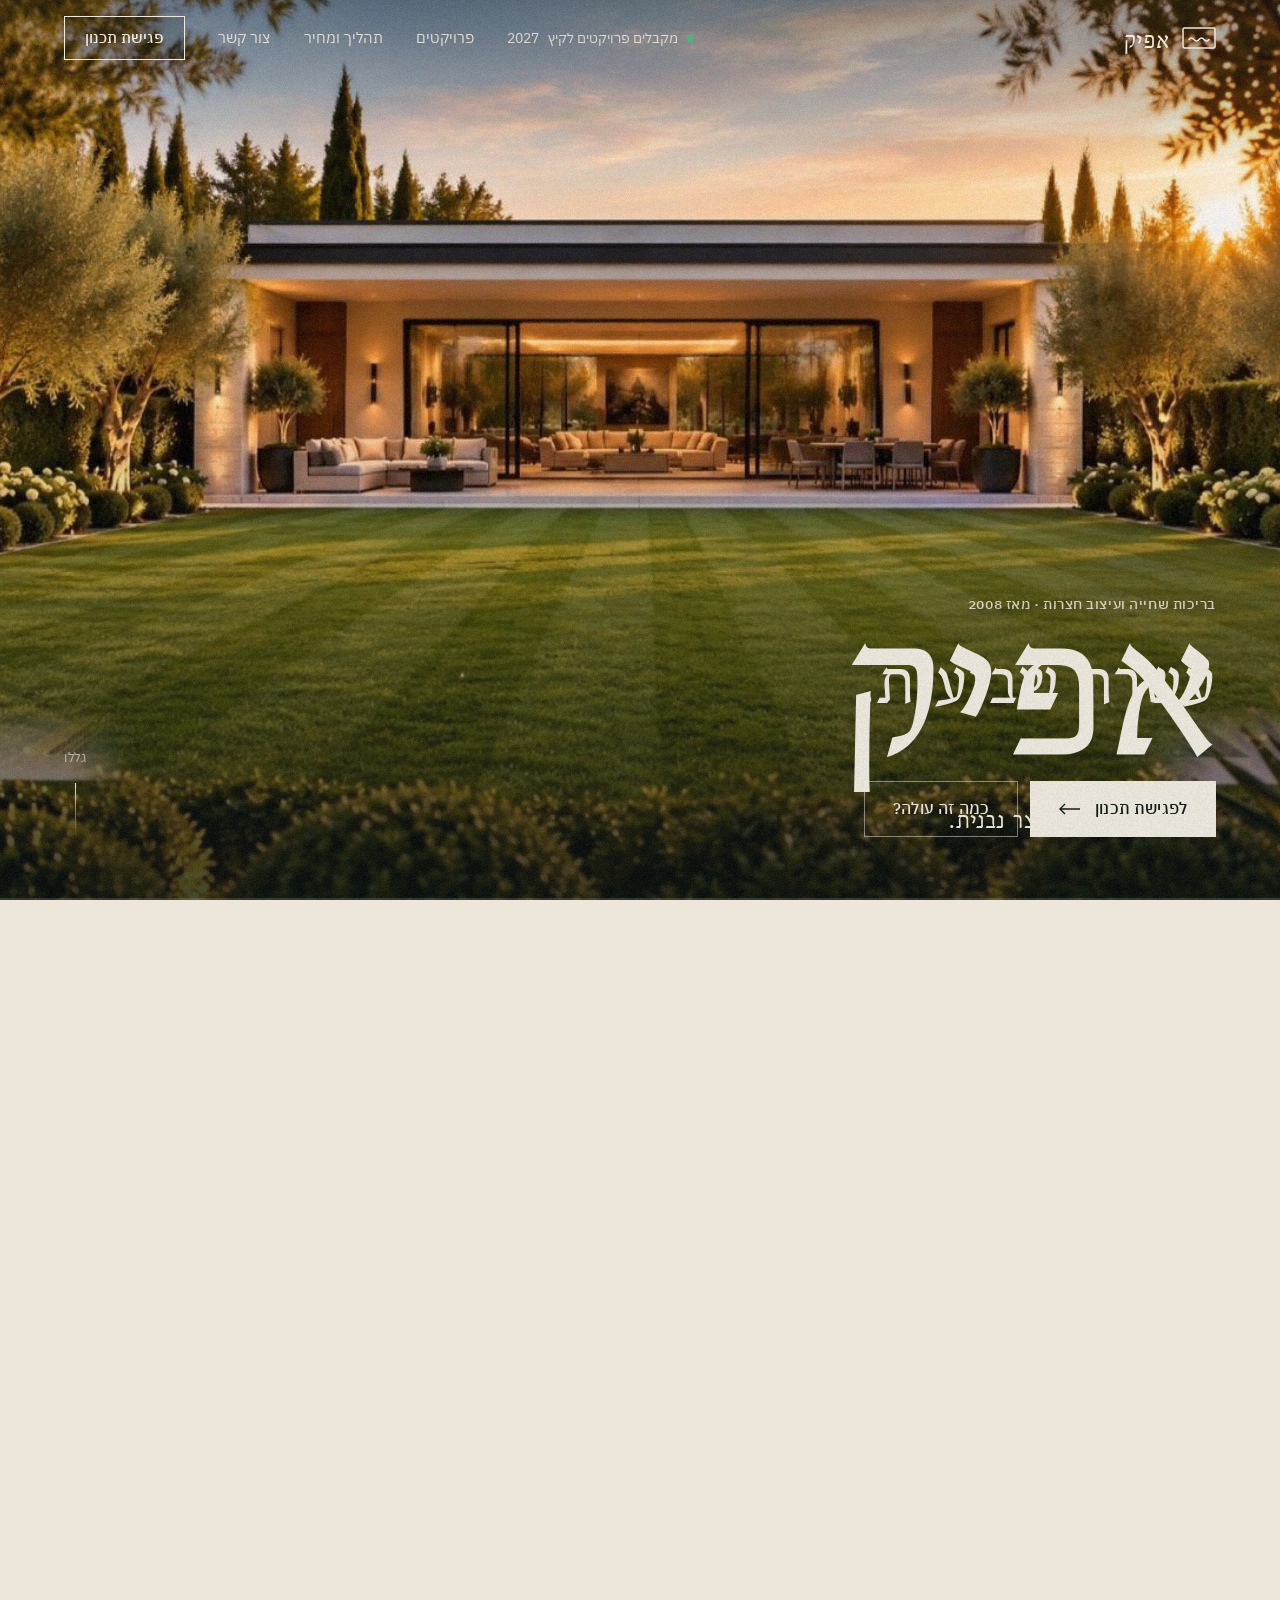
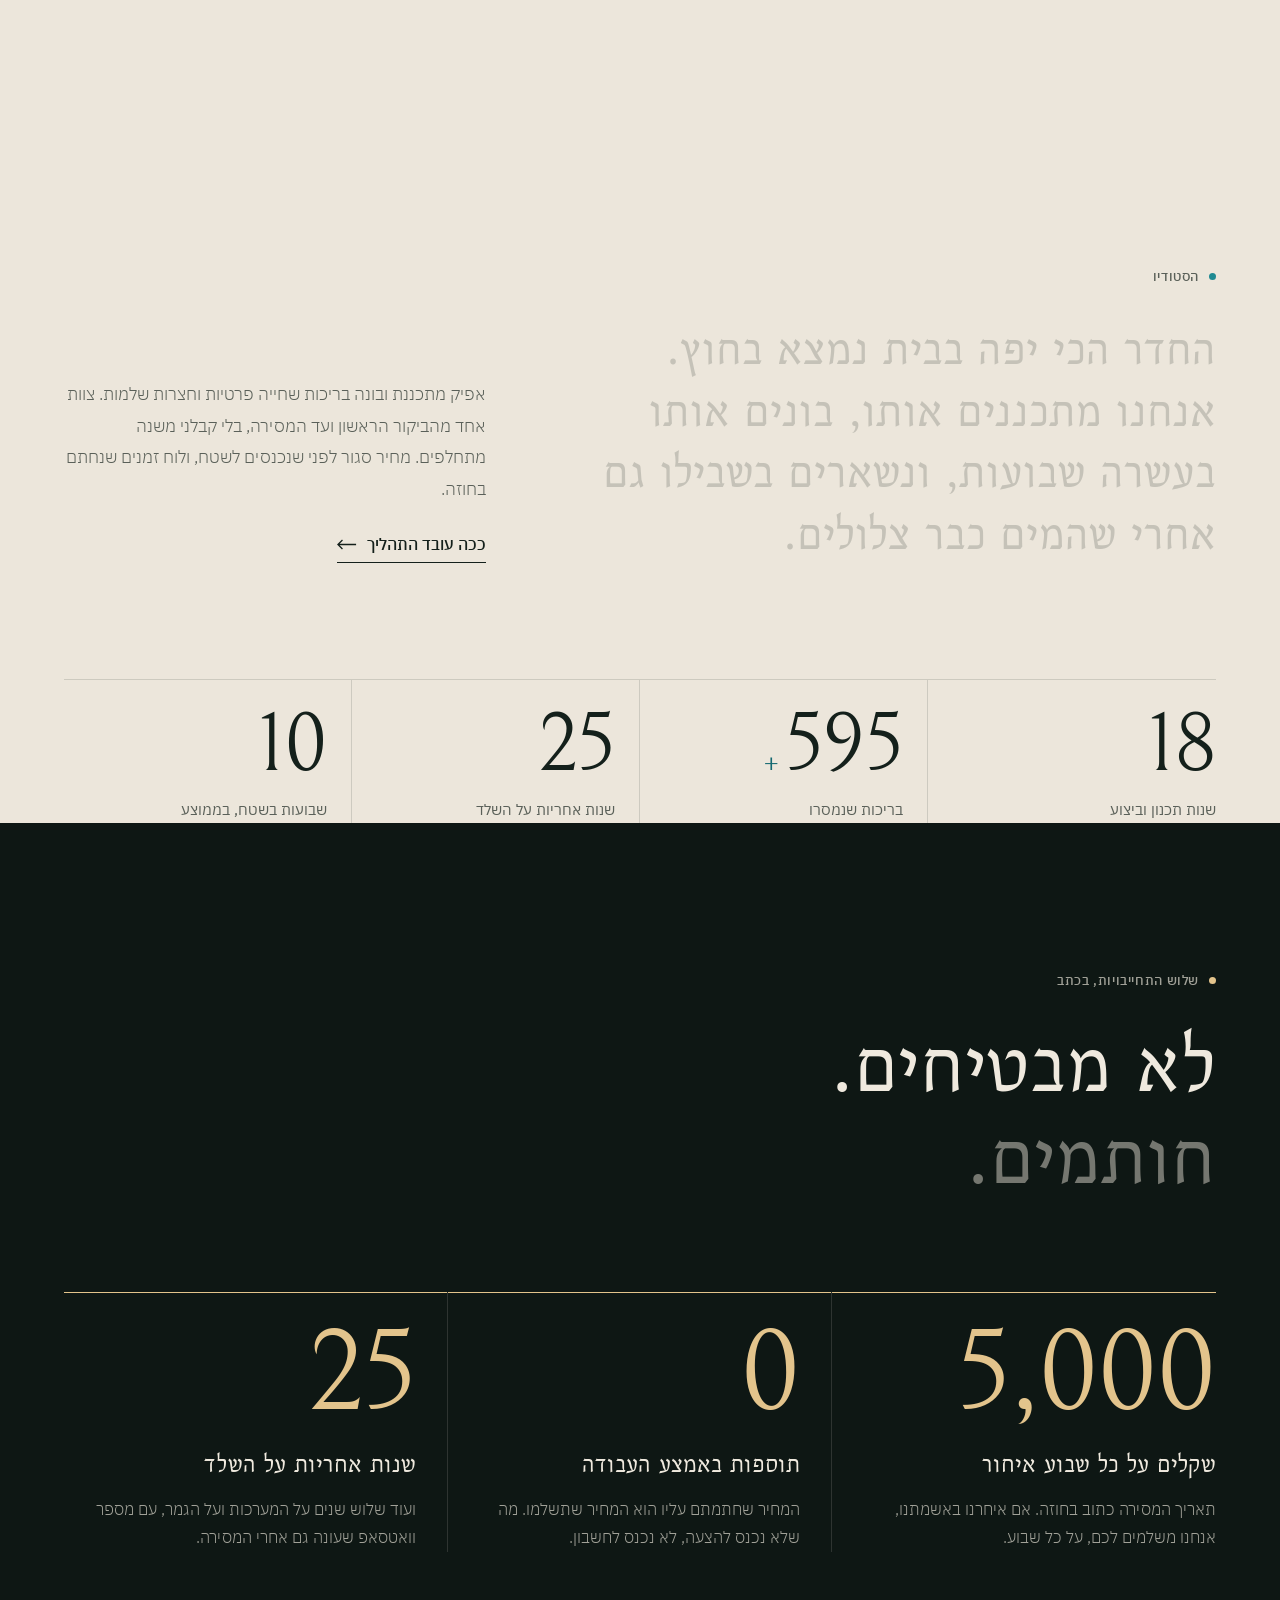
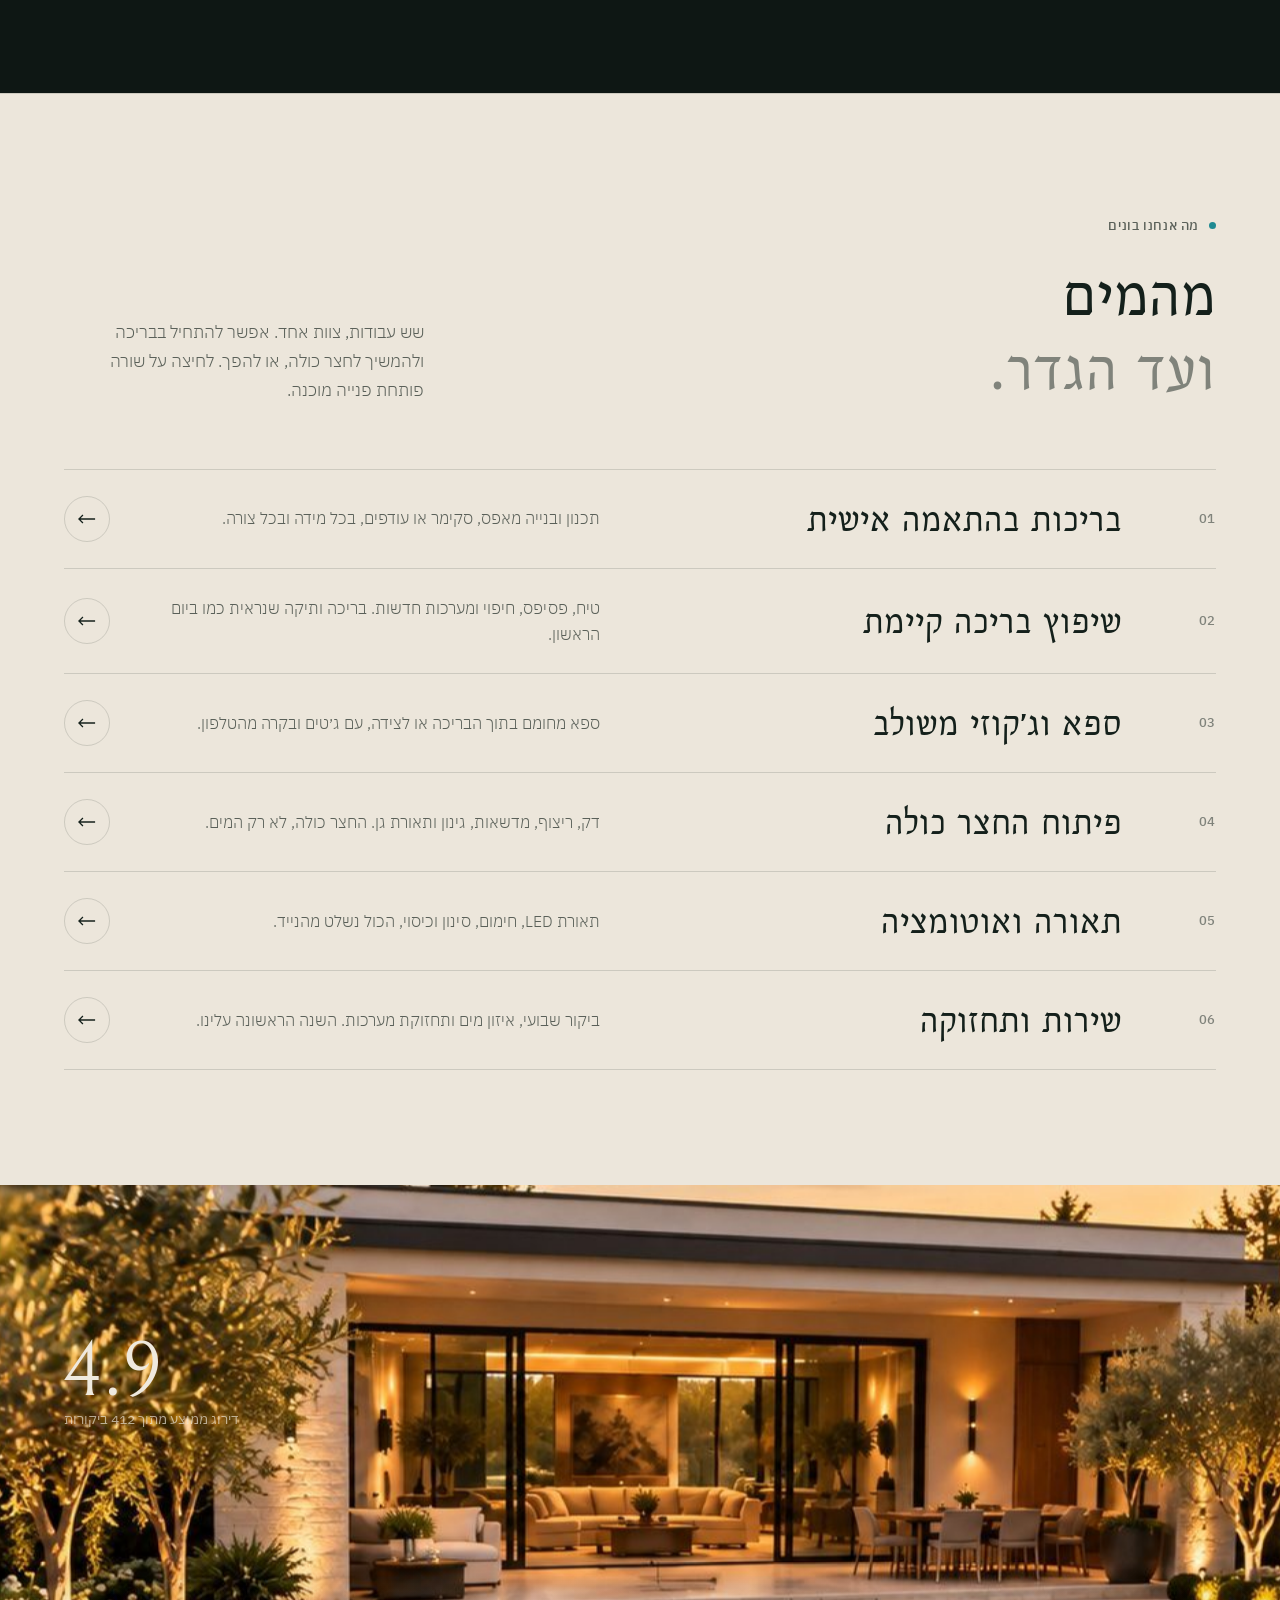
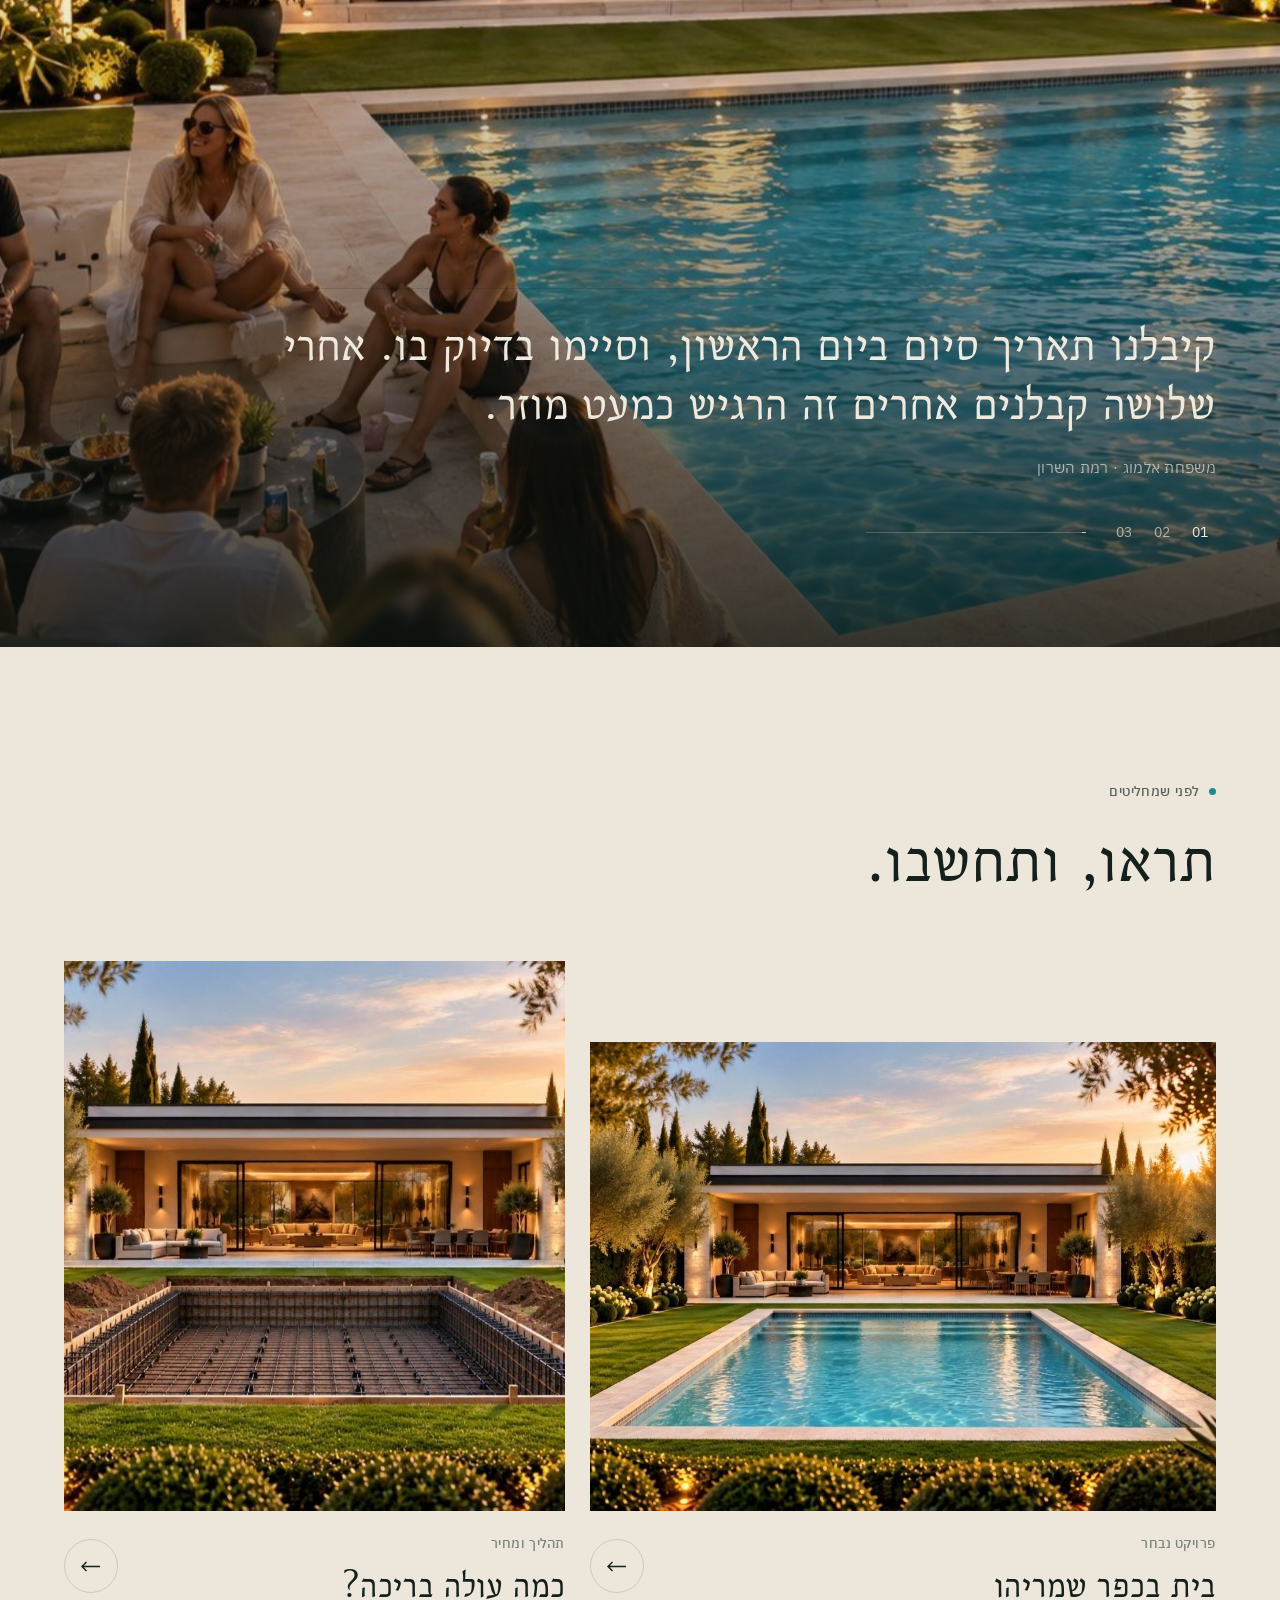
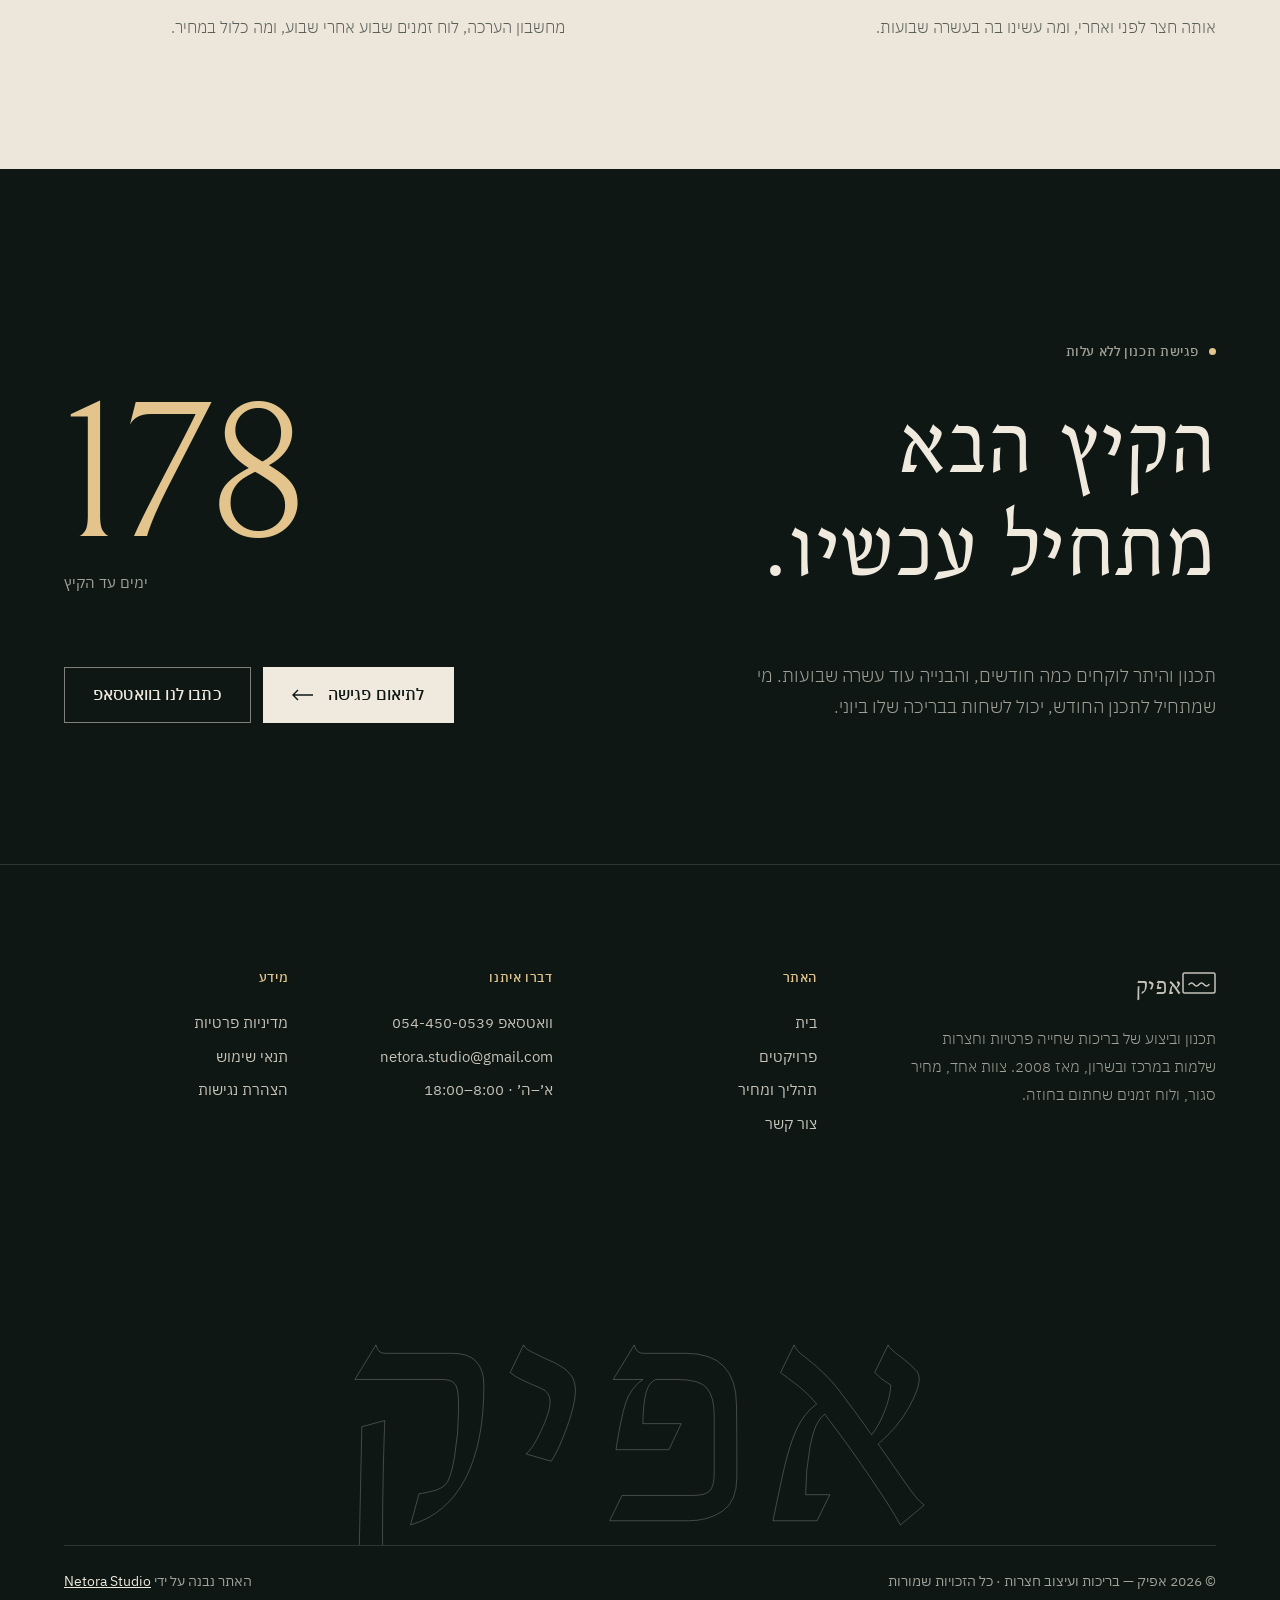
==== commit 36bcdd71: "Afik v2: landing card, written commitments, service previews, rotating reviews, summer count Co-Auth" ====
--- a/index.html
+++ b/index.html
@@ -28,7 +28,7 @@
 <link rel="preload" href="fonts/ibm-plex-sans-hebrew-hebrew-300-normal.woff2" as="font" type="font/woff2" crossorigin>
 <link rel="preload" href="fonts/ibm-plex-sans-hebrew-hebrew-400-normal.woff2" as="font" type="font/woff2" crossorigin>
 <script>(function(){var d=document.documentElement;d.classList.add('js');try{if(sessionStorage.getItem('afik-go')){d.classList.add('veil-in');sessionStorage.removeItem('afik-go')}}catch(e){}try{if(!sessionStorage.getItem('afik-pre'))document.documentElement.classList.add('pre')}catch(e){}})();</script>
-<link rel="stylesheet" href="site.css?v=1">
+<link rel="stylesheet" href="site.css?v=2">
 <link rel="preload" as="image" href="media/stage-0.jpg" imagesrcset="media/stage-0-s.jpg 1440w, media/stage-0.jpg 1920w" imagesizes="100vw" fetchpriority="high">
 </head>
 <body>
@@ -42,6 +42,7 @@
 <header id="nav" data-on="light">
   <a class="logo" href="index.html" aria-label="אפיק — לדף הבית"><svg viewBox="0 0 34 22" fill="none" stroke="currentColor" stroke-width="1.5" stroke-linecap="round" aria-hidden="true"><rect x="1" y="1" width="32" height="20" rx="1.5"/><path d="M7 12.5q2.5-3 5 0t5 0 5 0 5 0"/></svg><span>אפיק</span></a>
   <div class="nav-r">
+    <span class="nav-status"><i aria-hidden="true"></i>מקבלים פרויקטים לקיץ <span class="sy">2027</span></span>
     <nav class="nav-links" aria-label="ראשי"><a href="projects.html">פרויקטים</a><a href="process.html">תהליך ומחיר</a><a href="contact.html">צור קשר</a></nav>
     <a class="nav-cta" href="contact.html">פגישת תכנון</a>
     <button class="burger" type="button" aria-label="תפריט" aria-expanded="false" aria-controls="menu"><i></i><i></i></button>
@@ -55,6 +56,7 @@
 <main id="main">
 <section id="build" data-nav="dark" aria-label="החצר נבנית בגלילה">
   <div class="stage">
+   <div class="shot">
     <div class="frames">
       <img src="media/stage-0.jpg" srcset="media/stage-0-s.jpg 1440w, media/stage-0.jpg 1920w" sizes="100vw" alt="מדשאה פתוחה מול בית עם חזית זכוכית, לפני תחילת העבודה" fetchpriority="high">
       <img src="media/stage-1.jpg" srcset="media/stage-1-s.jpg 1440w, media/stage-1.jpg 1920w" sizes="100vw" alt="קווי הבריכה מסומנים והחפירה מתחילה" decoding="async">
@@ -88,6 +90,8 @@
       </div>
     </div>
     <div class="b-rail"><i></i></div>
+   </div>
+   <div class="landcap"><div><b>בית בכפר שמריהו</b><span>4×10 מ׳</span><span class="sep">·</span><span>10 שבועות בשטח</span><span class="sep">·</span><span>2026</span></div><a class="tl" href="projects.html">לפרויקט המלא <svg class="ar" viewBox="0 0 22 12" fill="none" stroke="currentColor" stroke-width="1.4" aria-hidden="true"><path d="M21 6H1M6 1 1 6l5 5"/></svg></a></div>
   </div>
 </section>
 
@@ -112,10 +116,22 @@
   </div>
 </section>
 
+<section class="vows on-dark" data-nav="dark">
+  <div class="wrap">
+    <div class="lbl light" data-rv>שלוש התחייבויות, בכתב</div>
+    <h2 class="split two"><span class="ln"><span>לא מבטיחים.</span></span><span class="ln"><span>חותמים.</span></span></h2>
+    <div class="vows-grid">
+      <div class="vow" data-rv><div class="big">5,000</div><h3>שקלים על כל שבוע איחור</h3><p>תאריך המסירה כתוב בחוזה. אם איחרנו באשמתנו, אנחנו משלמים לכם, על כל שבוע.</p></div>
+      <div class="vow" data-rv="2"><div class="big">0</div><h3>תוספות באמצע העבודה</h3><p>המחיר שחתמתם עליו הוא המחיר שתשלמו. מה שלא נכנס להצעה, לא נכנס לחשבון.</p></div>
+      <div class="vow" data-rv="3"><div class="big">25</div><h3>שנות אחריות על השלד</h3><p>ועוד שלוש שנים על המערכות ועל הגמר, עם מספר וואטסאפ שעונה גם אחרי המסירה.</p></div>
+    </div>
+  </div>
+</section>
+
 <section class="svc">
   <div class="wrap">
     <div class="sec-head">
-      <div><div class="lbl" data-rv>מה אנחנו בונים</div><h2 class="split"><span class="ln"><span>מהמים</span></span><span class="ln"><span>ועד הגדר.</span></span></h2></div>
+      <div><div class="lbl" data-rv>מה אנחנו בונים</div><h2 class="split two"><span class="ln"><span>מהמים</span></span><span class="ln"><span>ועד הגדר.</span></span></h2></div>
       <p data-rv>שש עבודות, צוות אחד. אפשר להתחיל בבריכה ולהמשיך לחצר כולה, או להפך. לחיצה על שורה פותחת פנייה מוכנה.</p>
     </div>
     <div class="rows">
@@ -127,14 +143,19 @@
       <a class="row" href="contact.html?type=שירות ותחזוקה" data-rv><span class="i">06</span><h3>שירות ותחזוקה</h3><p>ביקור שבועי, איזון מים ותחזוקת מערכות. השנה הראשונה עלינו.</p><span class="go" aria-hidden="true"><svg viewBox="0 0 20 11" fill="none" stroke="currentColor" stroke-width="1.4"><path d="M19 5.5H1M5.5 1 1 5.5 5.5 10"/></svg></span></a>
     </div>
   </div>
+  <div class="svc-peek" aria-hidden="true"><div class="in2"><img src="media/pk-new.jpg" alt="" loading="lazy" decoding="async"><img src="media/pk-reno.jpg" alt="" loading="lazy" decoding="async"><img src="media/pk-spa.jpg" alt="" loading="lazy" decoding="async"><img src="media/pk-land.jpg" alt="" loading="lazy" decoding="async"><img src="media/pk-light.jpg" alt="" loading="lazy" decoding="async"><img src="media/pk-care.jpg" alt="" loading="lazy" decoding="async"></div></div>
 </section>
 
 <section class="bleed on-dark" data-nav="dark">
   <img data-parallax src="media/gather.jpg" srcset="media/gather-s.jpg 1000w, media/gather.jpg 1600w" sizes="100vw" alt="חברים יושבים על ספות חוץ ליד הבריכה בשעת שקיעה" loading="lazy" decoding="async">
   <div class="rate" data-rv><b>4.9</b>דירוג ממוצע מתוך 412 ביקורות</div>
-  <div class="q">
-    <blockquote data-rv>קיבלנו תאריך סיום ביום הראשון, וסיימו בדיוק בו. אחרי שלושה קבלנים אחרים זה הרגיש כמעט מוזר.</blockquote>
-    <cite data-rv="2">משפחת אלמוג · רמת השרון</cite>
+  <div class="q tst" data-rv>
+    <div class="tqs" aria-live="polite">
+      <figure class="tq on"><blockquote>קיבלנו תאריך סיום ביום הראשון, וסיימו בדיוק בו. אחרי שלושה קבלנים אחרים זה הרגיש כמעט מוזר.</blockquote><figcaption>משפחת אלמוג · רמת השרון</figcaption></figure>
+      <figure class="tq"><blockquote>הילדים לא יוצאים מהמים מאפריל. ואנחנו יושבים ליד הבריכה כל ערב, כאילו יצאנו לחופשה בלי לזוז מהבית.</blockquote><figcaption>משפחת שגב · כפר סבא</figcaption></figure>
+      <figure class="tq"><blockquote>ההדמיה הייתה זהה למה שקיבלנו בסוף. אפילו גוון המים.</blockquote><figcaption>ד״ר ע׳ לוינסון · הרצליה פיתוח</figcaption></figure>
+    </div>
+    <div class="tctl"><div class="td"><button type="button" aria-label="המלצה ראשונה" aria-current="true">01</button><button type="button" aria-label="המלצה שנייה" aria-current="false">02</button><button type="button" aria-label="המלצה שלישית" aria-current="false">03</button></div><div class="tbar"><i></i></div></div>
   </div>
 </section>
 
@@ -157,14 +178,16 @@
 <section class="call on-dark" data-nav="dark">
   <div class="wrap">
     <div class="lbl light" data-rv>פגישת תכנון ללא עלות</div>
-    <h2 class="split"><span class="ln"><span>בואו נתחיל</span></span><span class="ln"><span>בקו הראשון בדשא.</span></span></h2>
+    <div class="call-grid">
+      <h2 class="split"><span class="ln"><span>הקיץ הבא</span></span><span class="ln"><span>מתחיל עכשיו.</span></span></h2>
+      <div class="days" data-rv="2"><b id="days">232</b><span>ימים עד הקיץ</span></div>
+    </div>
     <div class="row2">
-      <p data-rv>ביקור בשטח, בדיקת קרקע ומדידות. תוך עשרה ימי עבודה תקבלו הדמיה של החצר שלכם ומחיר סגור, בלי שום התחייבות.</p>
+      <p data-rv>תכנון והיתר לוקחים כמה חודשים, והבנייה עוד עשרה שבועות. מי שמתחיל לתכנן החודש, יכול לשחות בבריכה שלו ביוני.</p>
       <div class="acts" data-rv="2"><a class="btn" href="contact.html">לתיאום פגישה <svg class="ar" viewBox="0 0 22 12" fill="none" stroke="currentColor" stroke-width="1.4" aria-hidden="true"><path d="M21 6H1M6 1 1 6l5 5"/></svg></a><a class="btn ghost" href="https://wa.me/972544500539" target="_blank" rel="noopener">כתבו לנו בוואטסאפ</a></div>
     </div>
   </div>
 </section>
-
 </main>
 <footer class="site on-dark" data-nav="dark">
   <div class="wrap">
@@ -185,6 +208,6 @@
   </div>
 </footer>
 <a class="wa-fab off" href="https://wa.me/972544500539" target="_blank" rel="noopener" aria-label="כתבו לנו בוואטסאפ"><svg viewBox="0 0 24 24" fill="currentColor" aria-hidden="true"><path d="M.057 24l1.687-6.163a11.867 11.867 0 0 1-1.587-5.946C.16 5.335 5.495 0 12.05 0a11.817 11.817 0 0 1 8.413 3.488 11.824 11.824 0 0 1 3.48 8.414c-.003 6.557-5.338 11.892-11.893 11.892a11.9 11.9 0 0 1-5.688-1.448L.057 24zm6.597-3.807c1.676.995 3.276 1.591 5.392 1.592 5.448 0 9.886-4.434 9.889-9.885.002-5.462-4.415-9.89-9.881-9.892-5.452 0-9.887 4.434-9.889 9.884-.001 2.225.651 3.891 1.746 5.634l-.999 3.648 3.742-.981zm11.387-5.464c-.074-.124-.272-.198-.57-.347-.297-.149-1.758-.868-2.031-.967-.272-.099-.47-.149-.669.149-.198.297-.768.967-.941 1.165-.173.198-.347.223-.644.074-.297-.149-1.255-.462-2.39-1.475-.883-.788-1.48-1.761-1.653-2.059-.173-.297-.018-.458.13-.606.134-.133.297-.347.446-.521.151-.172.2-.296.3-.495.099-.198.05-.372-.025-.521-.075-.148-.669-1.611-.916-2.206-.242-.579-.487-.501-.669-.51l-.57-.01c-.198 0-.52.074-.792.372s-1.04 1.016-1.04 2.479 1.065 2.876 1.213 3.074c.149.198 2.095 3.2 5.076 4.487.709.306 1.263.489 1.694.626.712.226 1.36.194 1.872.118.571-.085 1.758-.719 2.006-1.413.248-.695.248-1.29.173-1.414z"/></svg><span class="tip">כתבו לנו בוואטסאפ</span></a>
-<script src="site.js?v=1"></script>
+<script src="site.js?v=2"></script>
 </body>
 </html>
--- a/site.css
+++ b/site.css
@@ -50,18 +50,21 @@
 .disp{font-family:var(--display);font-weight:400;letter-spacing:-.005em}
 
 /* ---------- buttons ---------- */
-.btn{display:inline-flex;align-items:center;justify-content:center;gap:14px;min-height:56px;padding:0 28px;border:1px solid var(--ink);
+.btn{--fill:var(--water-ink);--fill-ink:var(--paper);position:relative;isolation:isolate;overflow:hidden;display:inline-flex;align-items:center;justify-content:center;gap:14px;min-height:56px;padding:0 28px;border:1px solid var(--ink);
   background:var(--ink);color:var(--paper);text-decoration:none;font-size:16px;font-weight:500;letter-spacing:.01em;cursor:pointer;
-  transition:background .35s var(--out),color .35s var(--out),border-color .35s var(--out)}
+  transition:color .45s var(--out),border-color .45s var(--out)}
+.btn:before{content:"";position:absolute;inset:-1px;z-index:-1;background:var(--fill);transform:scaleX(0);transform-origin:right;transition:transform .6s var(--out)}
+.btn:hover:before{transform:scaleX(1)}
+.btn:hover{color:var(--fill-ink)}
 .btn .ar{width:22px;height:12px;flex:none;transition:transform .45s var(--out)}
-.btn:hover{background:var(--water-ink);border-color:var(--water-ink)}
+.btn:hover{border-color:var(--fill)}
 .btn:hover .ar{transform:translateX(-6px)}
 .btn.ghost{background:transparent;color:var(--ink)}
-.btn.ghost:hover{background:var(--ink);color:var(--paper)}
+.btn.ghost{--fill:var(--ink)}
 .on-dark .btn,.btn.light{background:var(--on-night);color:var(--night);border-color:var(--on-night)}
-.on-dark .btn:hover,.btn.light:hover{background:var(--gold);border-color:var(--gold)}
+.on-dark .btn,.btn.light{--fill:var(--gold);--fill-ink:var(--night)}
 .on-dark .btn.ghost,.btn.light.ghost{background:transparent;color:var(--on-night);border-color:rgba(239,233,222,.5)}
-.on-dark .btn.ghost:hover,.btn.light.ghost:hover{background:var(--on-night);color:var(--night);border-color:var(--on-night)}
+.on-dark .btn.ghost,.btn.light.ghost{--fill:var(--on-night);--fill-ink:var(--night)}
 .tl{display:inline-flex;align-items:center;gap:10px;text-decoration:none;font-weight:500;font-size:15.5px;padding-bottom:6px;
   background:linear-gradient(currentColor,currentColor) right bottom/100% 1px no-repeat;transition:background-size .5s var(--out)}
 .tl:hover{background-size:0 1px}
@@ -154,7 +157,7 @@
 /* ==========================================================================
    HOME — the build
    ========================================================================== */
-#build{position:relative;height:640vh;background:var(--night)}
+#build{position:relative;height:740vh;background:var(--stone)}
 #build .stage{position:sticky;top:0;height:100vh;height:100lvh;overflow:hidden}
 .frames{position:absolute;inset:0}
 .frames img{position:absolute;inset:0;width:100%;height:100%;object-fit:cover;object-position:50% 50%;opacity:0;will-change:opacity,transform}
@@ -203,7 +206,7 @@
 .b-rail i{display:block;height:100%;background:var(--gold);transform:scaleX(0);transform-origin:right}
 
 @media(max-width:900px){
-  #build{height:560vh}
+  #build{height:650vh}
   .b-scrim{background:
     linear-gradient(to bottom,rgba(10,17,14,.78) 0%,rgba(10,17,14,.5) 22%,rgba(10,17,14,0) 40%),
     linear-gradient(to top,rgba(10,17,14,.8) 0%,rgba(10,17,14,.35) 16%,rgba(10,17,14,0) 30%)}
@@ -223,7 +226,7 @@
 }
 
 /* ---------- home: studio statement ---------- */
-.studio{padding:clamp(100px,14vw,200px) 0 clamp(80px,10vw,140px)}
+.studio{padding:clamp(70px,9vw,130px) 0 clamp(80px,10vw,140px)}
 .studio-grid{display:grid;grid-template-columns:minmax(0,1.55fr) minmax(0,1fr);gap:clamp(36px,6vw,110px);align-items:end}
 .say{font-family:var(--display);font-size:clamp(34px,4.3vw,68px);line-height:1.12;margin-top:28px}
 .studio .side p{color:var(--ink2);font-weight:300;font-size:17px;line-height:1.85;max-width:44ch}
@@ -561,3 +564,81 @@
   .cue i{animation:none}
   html.veil-go #veil,html.veil-out #veil{transition:none}
 }
+
+/* ==========================================================================
+   v2 — landing card, vows, service peek, rotating reviews, summer count
+   ========================================================================== */
+/* grain: a faint paper/film texture over everything on larger screens */
+@media (min-width:901px){
+  body:after{content:"";position:fixed;inset:0;z-index:95;pointer-events:none;background:url(media/grain.png);opacity:.55}
+}
+
+/* two-tone headings: the second clause steps back */
+.split.two .ln:last-child > span{color:var(--ink3)}
+.on-dark .split.two .ln:last-child > span{color:rgba(239,233,222,.46)}
+
+/* the build lands into the page as a framed picture */
+.shot{position:absolute;inset:0;overflow:hidden;background:var(--night);--L:0;--it:11vh;--is:5vw;--ib:10vh;
+  clip-path:inset(calc(var(--L) * var(--it)) calc(var(--L) * var(--is)) calc(var(--L) * var(--ib)) calc(var(--L) * var(--is)) round calc(var(--L) * 4px))}
+.landcap{position:absolute;inset-inline:5vw;bottom:0;height:10vh;display:flex;align-items:center;justify-content:space-between;gap:20px;
+  font-size:14.5px;color:var(--ink2);opacity:0;transform:translateY(12px);pointer-events:none}
+.landcap.on{pointer-events:auto}
+.landcap b{font-family:var(--display);font-weight:400;font-size:24px;color:var(--ink);margin-inline-end:14px}
+.landcap .sep{opacity:.4;margin:0 8px}
+@media(max-width:900px){
+  .shot{--it:calc(var(--nav-h) + 1vh);--is:4vw;--ib:12vh}
+  .landcap{inset-inline:4vw;height:12vh;flex-direction:column;justify-content:center;align-items:flex-start;gap:4px;font-size:13.5px}
+  .landcap b{font-size:21px}
+}
+
+/* nav: open-for-bookings note */
+.nav-status{display:none;align-items:center;gap:9px;font-size:13.5px;opacity:.86;white-space:nowrap}
+.nav-status i{width:7px;height:7px;border-radius:50%;background:#3FBF7A;box-shadow:0 0 0 0 rgba(63,191,122,.6);animation:pulse 2.4s ease-out infinite}
+@keyframes pulse{0%{box-shadow:0 0 0 0 rgba(63,191,122,.55)}80%,100%{box-shadow:0 0 0 9px rgba(63,191,122,0)}}
+@media(min-width:1240px){.nav-status{display:inline-flex}}
+
+/* three written commitments */
+.vows{background:var(--night);color:var(--on-night);padding:clamp(90px,11vw,170px) 0}
+.vows h2{font-family:var(--display);font-weight:400;font-size:clamp(50px,7.4vw,124px);line-height:.98;margin-top:24px}
+.vows-grid{display:grid;grid-template-columns:repeat(3,1fr);margin-top:clamp(56px,7vw,110px)}
+.vow{position:relative;padding:34px clamp(20px,2.4vw,40px) 0;border-inline-start:1px solid var(--night-line)}
+.vow:first-child{border-inline-start:0;padding-inline-start:0}
+.vow:before{content:"";position:absolute;top:0;inset-inline:0;height:1px;background:var(--gold);transform:scaleX(0);transform-origin:right;transition:transform 1.4s var(--out) .2s}
+.vow:first-child:before{inset-inline-start:0}
+.vow.in:before{transform:scaleX(1)}
+.vow .big{font-family:var(--display);font-size:clamp(84px,9vw,156px);line-height:.86;color:var(--gold);direction:ltr;text-align:right}
+.vow h3{font-family:var(--display);font-weight:400;font-size:clamp(26px,2.3vw,36px);line-height:1.15;margin-top:22px}
+.vow p{margin-top:14px;color:var(--on-night2);font-weight:300;font-size:16px;line-height:1.8;max-width:34ch}
+@media(max-width:900px){
+  .vows-grid{grid-template-columns:1fr}
+  .vow{border-inline-start:0;padding:30px 0 40px;border-bottom:1px solid var(--night-line)}
+  .vow:last-child{border-bottom:0;padding-bottom:0}
+}
+
+/* services: a picture follows the cursor */
+.svc-peek{position:fixed;top:0;left:0;z-index:60;width:clamp(220px,19vw,300px);pointer-events:none;will-change:transform}
+.svc-peek .in2{position:relative;aspect-ratio:3 / 4;overflow:hidden;opacity:0;transform:scale(.82);transition:opacity .35s ease,transform .6s var(--out);box-shadow:0 30px 60px rgba(10,17,14,.28)}
+.svc-peek.on .in2{opacity:1;transform:none}
+.svc-peek img{position:absolute;inset:0;width:100%;height:100%;object-fit:cover;opacity:0;transform:scale(1.12);transition:opacity .45s ease,transform .9s var(--out)}
+.svc-peek img.on{opacity:1;transform:none}
+@media (hover:none),(pointer:coarse){.svc-peek{display:none}}
+
+/* rotating reviews on the full-bleed photo */
+.tqs{display:grid}
+.tq{grid-area:1 / 1;opacity:0;visibility:hidden;transform:translateY(22px);transition:opacity .7s ease,transform 1s var(--out),visibility 0s linear .7s}
+.tq.on{opacity:1;visibility:visible;transform:none;transition:opacity .9s ease .15s,transform 1.1s var(--out) .15s,visibility 0s}
+.tq blockquote{font-family:var(--display);font-size:clamp(32px,4.2vw,68px);line-height:1.1}
+.tq figcaption{margin-top:22px;font-size:15px;color:var(--on-night2);letter-spacing:.02em}
+.tctl{display:flex;align-items:center;gap:22px;margin-top:34px}
+.td{display:flex;gap:6px}
+.td button{border:0;background:none;color:var(--on-night2);font-size:13.5px;padding:6px 8px;cursor:pointer;font-family:var(--sans);direction:ltr}
+.td button[aria-current="true"]{color:var(--on-night)}
+.tbar{flex:1;max-width:220px;height:1px;background:rgba(239,233,222,.24)}
+.tbar i{display:block;height:100%;background:var(--gold);transform:scaleX(0);transform-origin:right}
+
+/* call: days left until the summer */
+.call-grid{display:grid;grid-template-columns:minmax(0,1fr) auto;gap:30px;align-items:end}
+.days{text-align:left}
+.days b{display:block;font-family:var(--display);font-weight:400;font-size:clamp(110px,15vw,250px);line-height:.8;color:var(--gold);direction:ltr}
+.days span{display:block;margin-top:14px;font-size:15px;color:var(--on-night2);text-align:left}
+@media(max-width:900px){.call-grid{grid-template-columns:1fr}.days,.days span{text-align:right}.days b{text-align:right}}
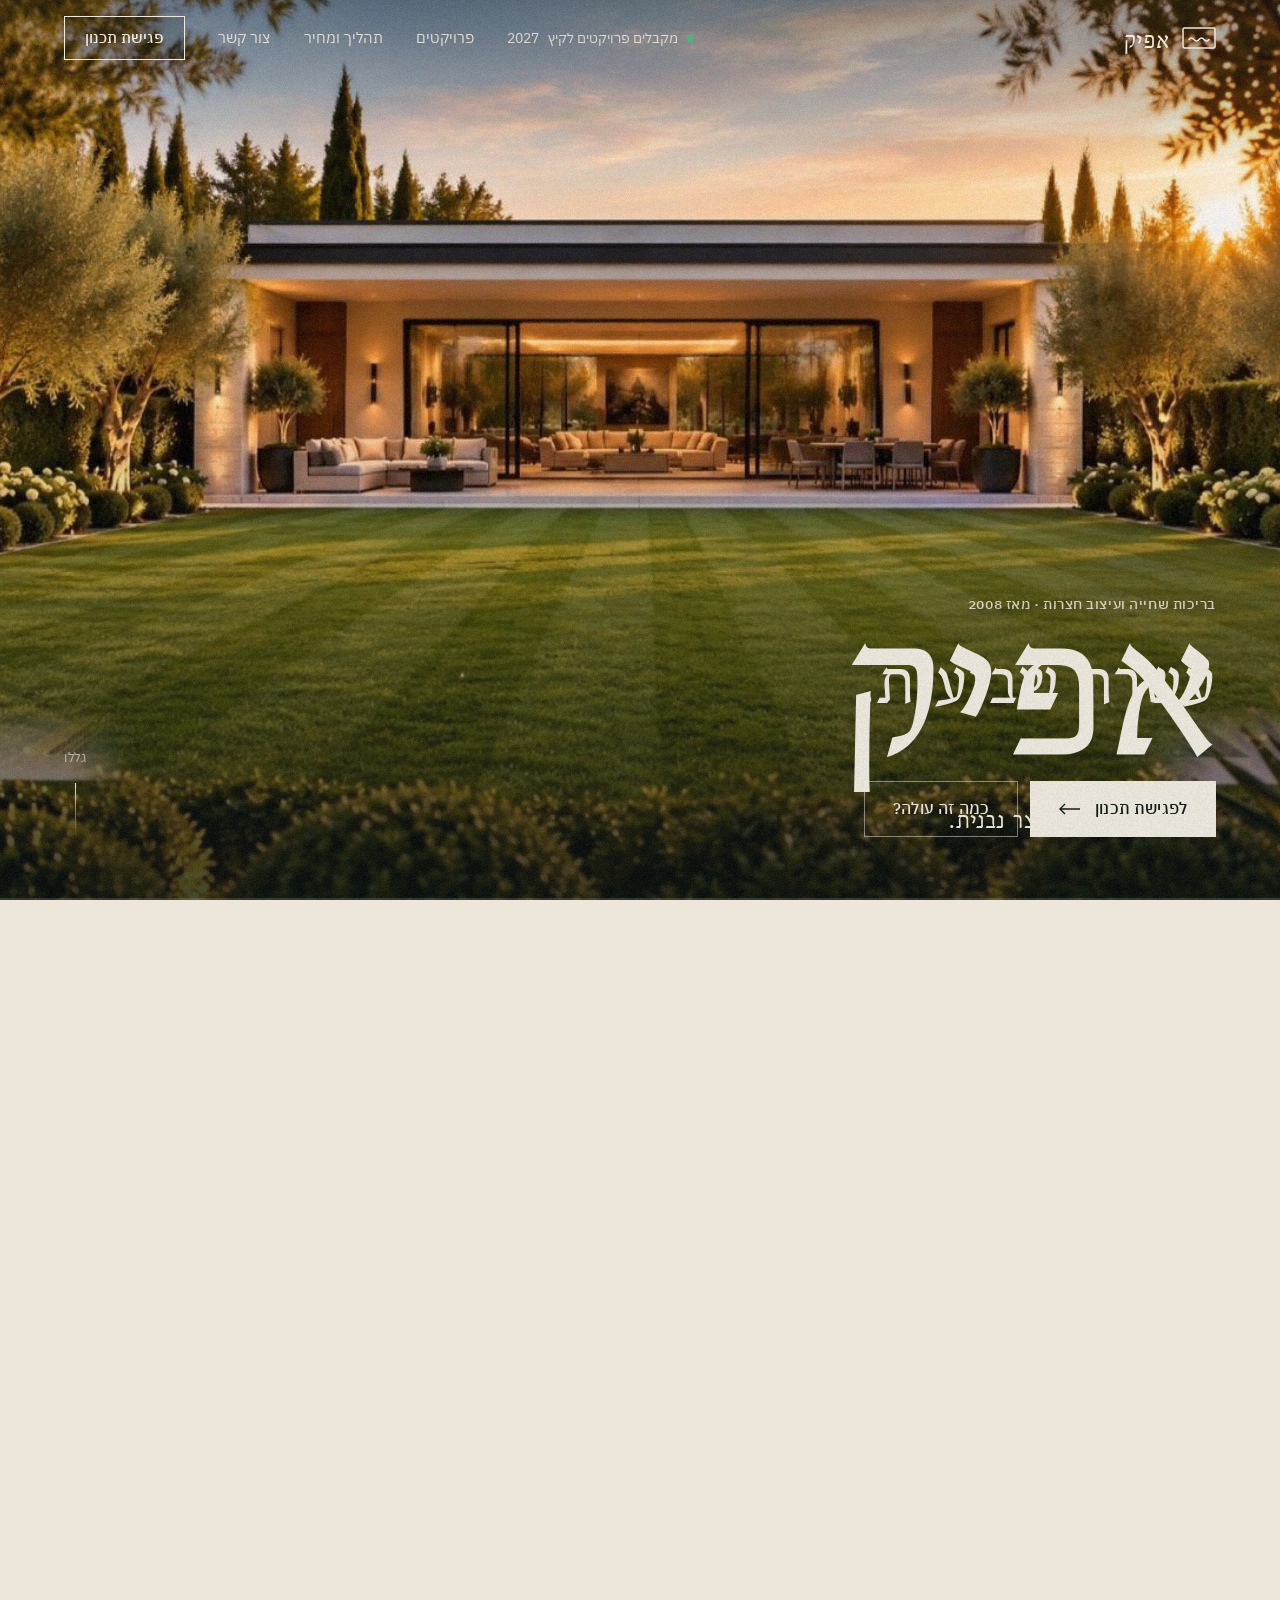
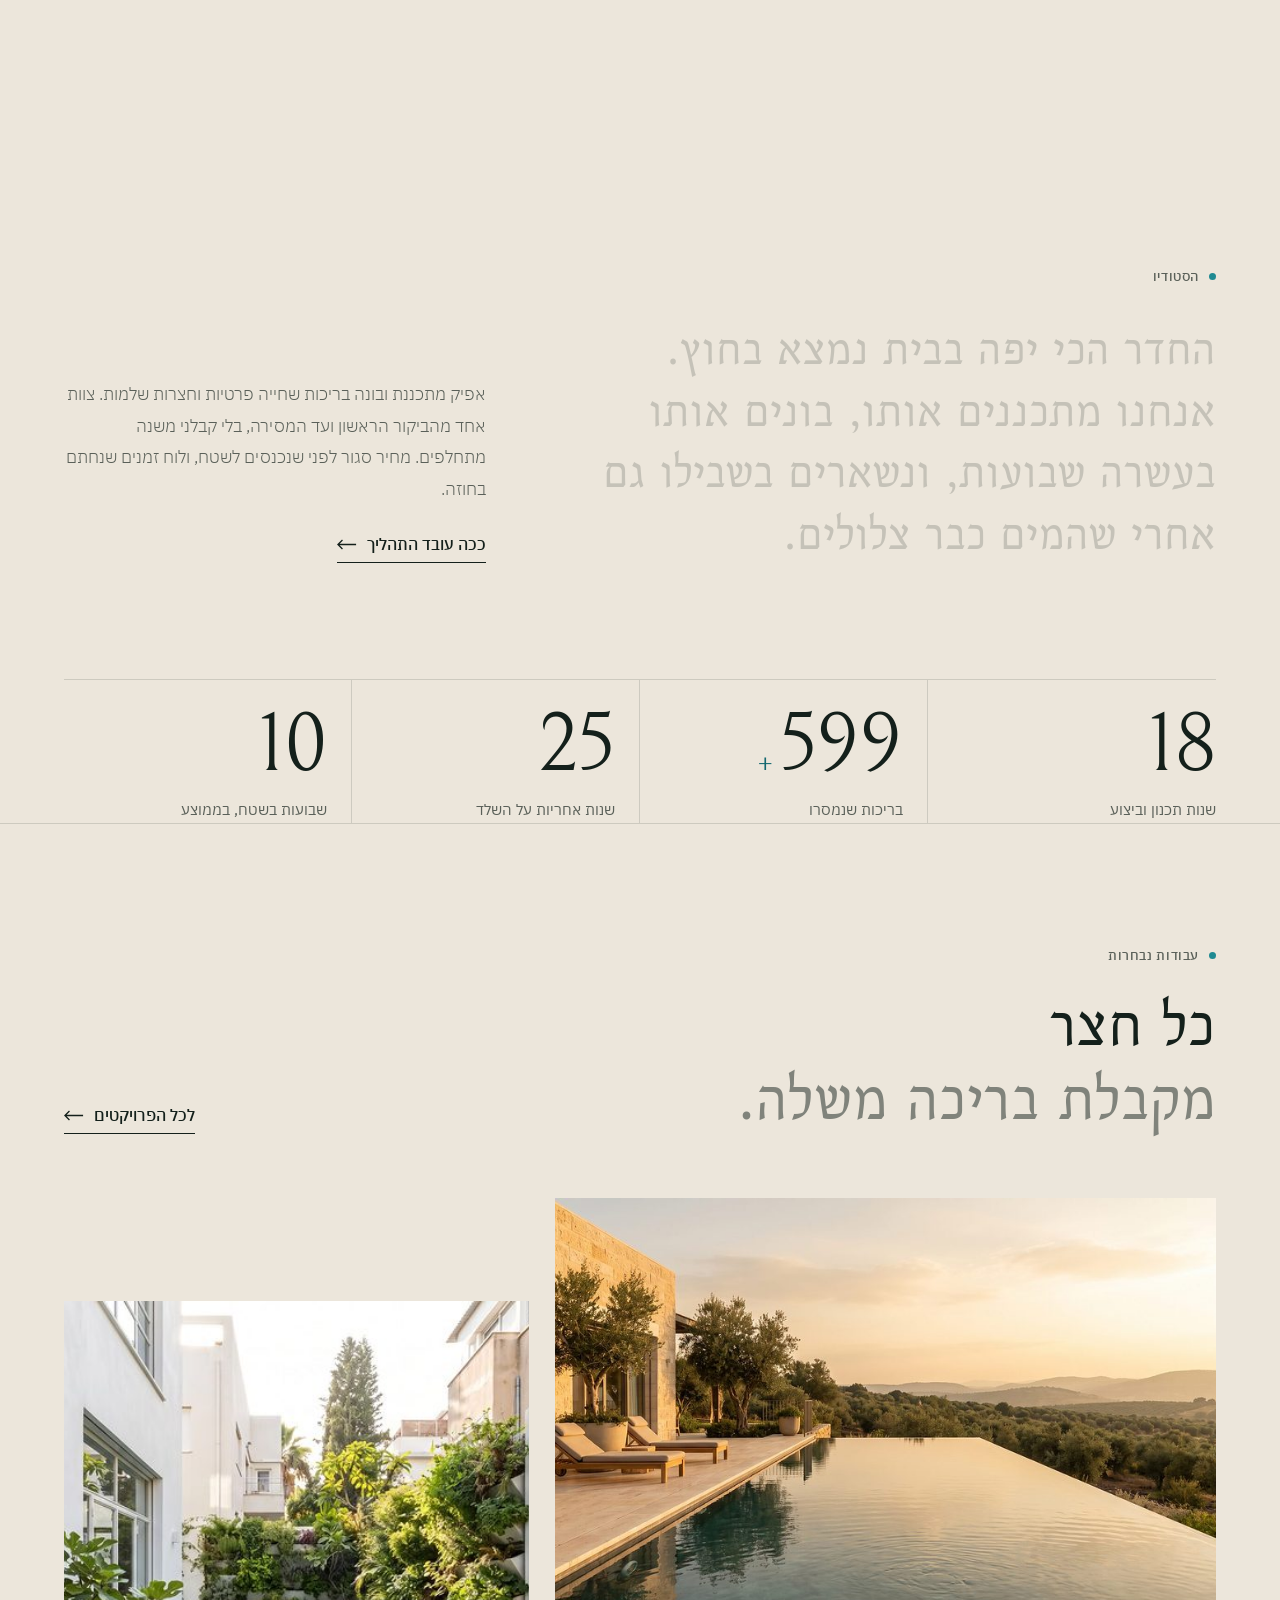
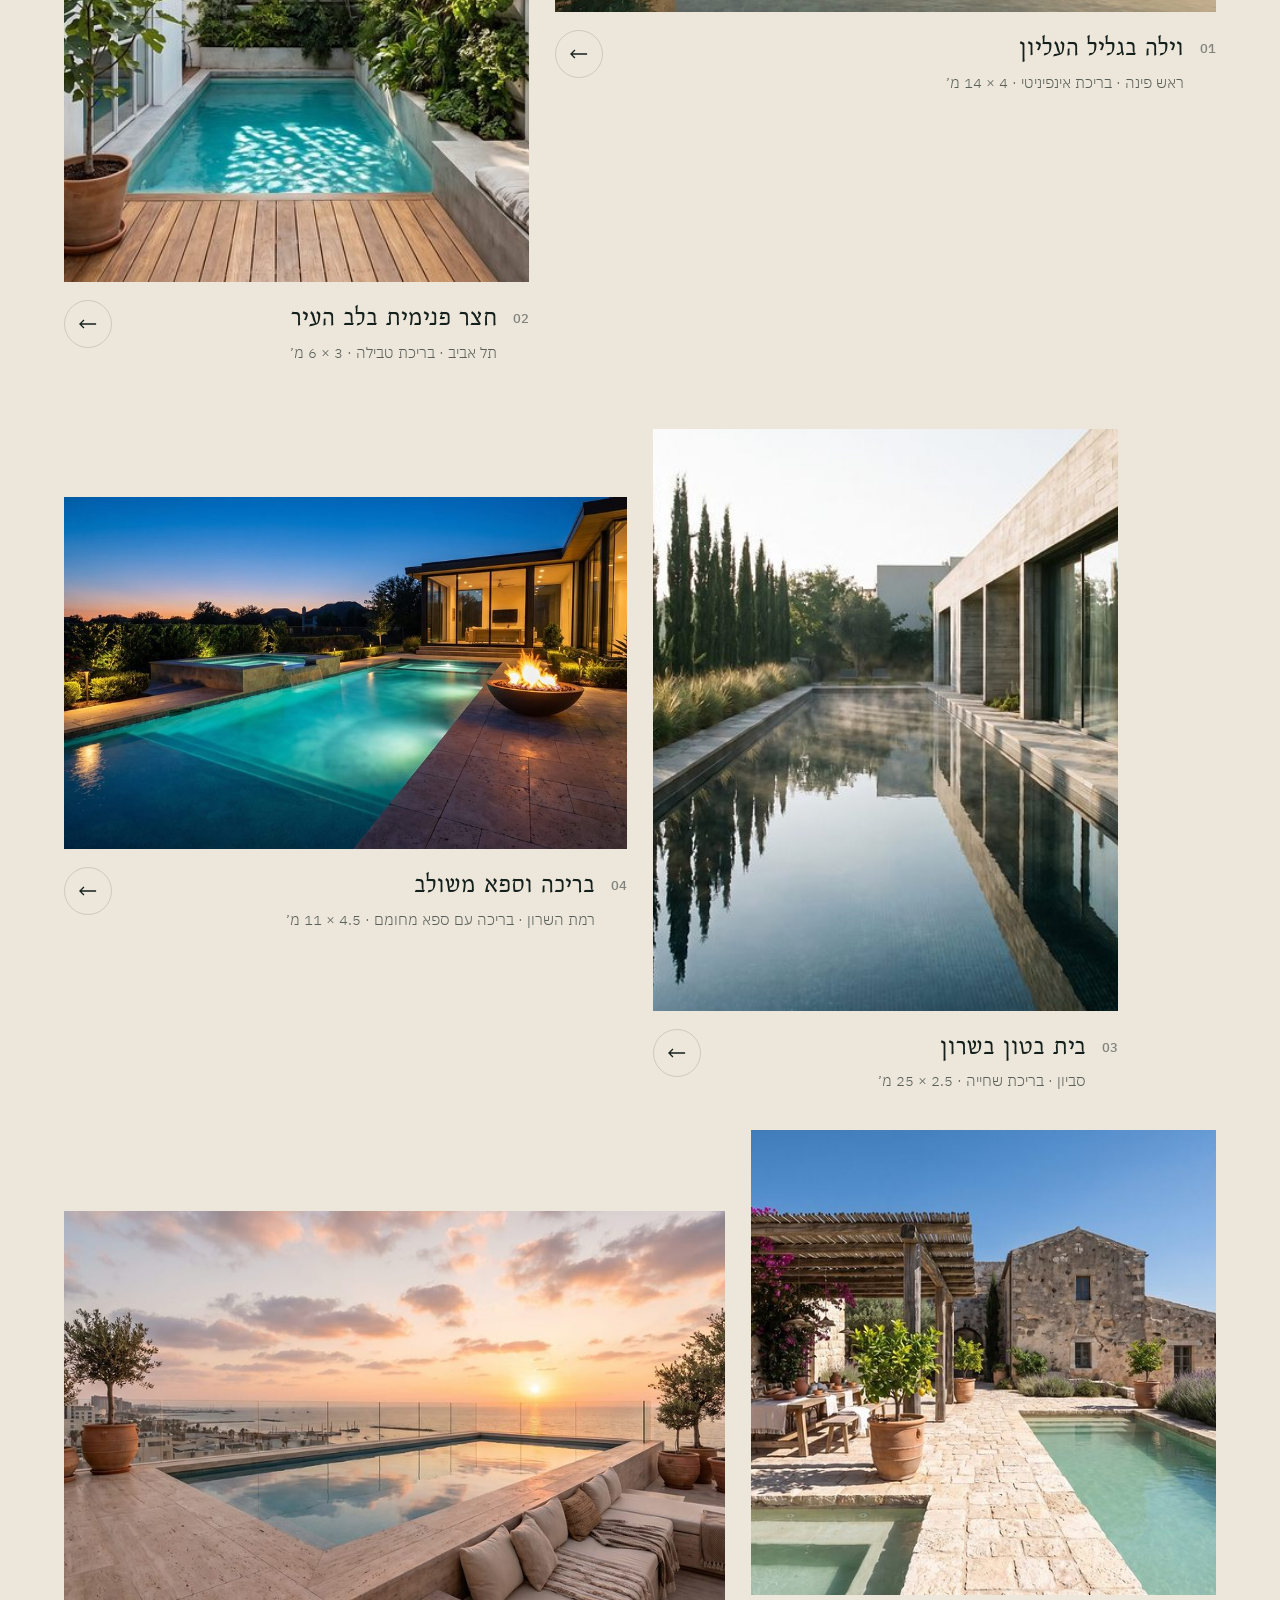
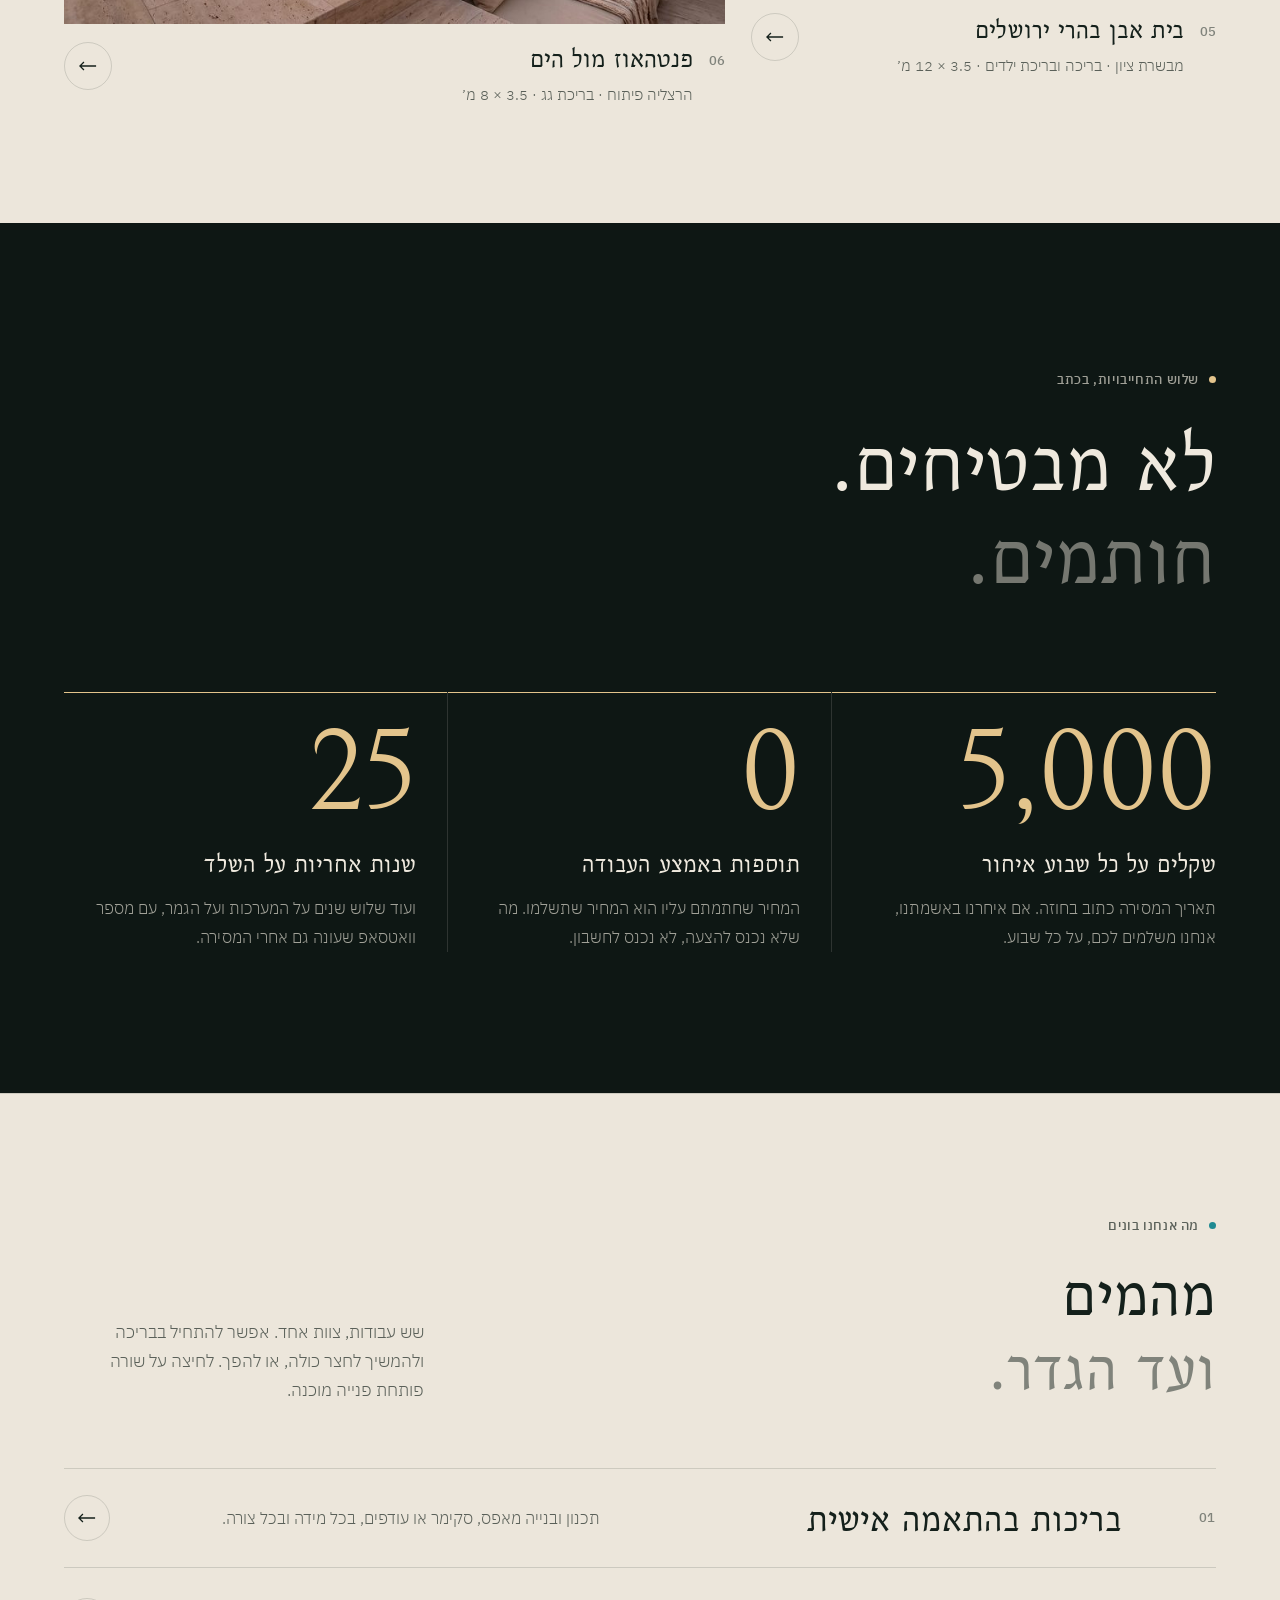
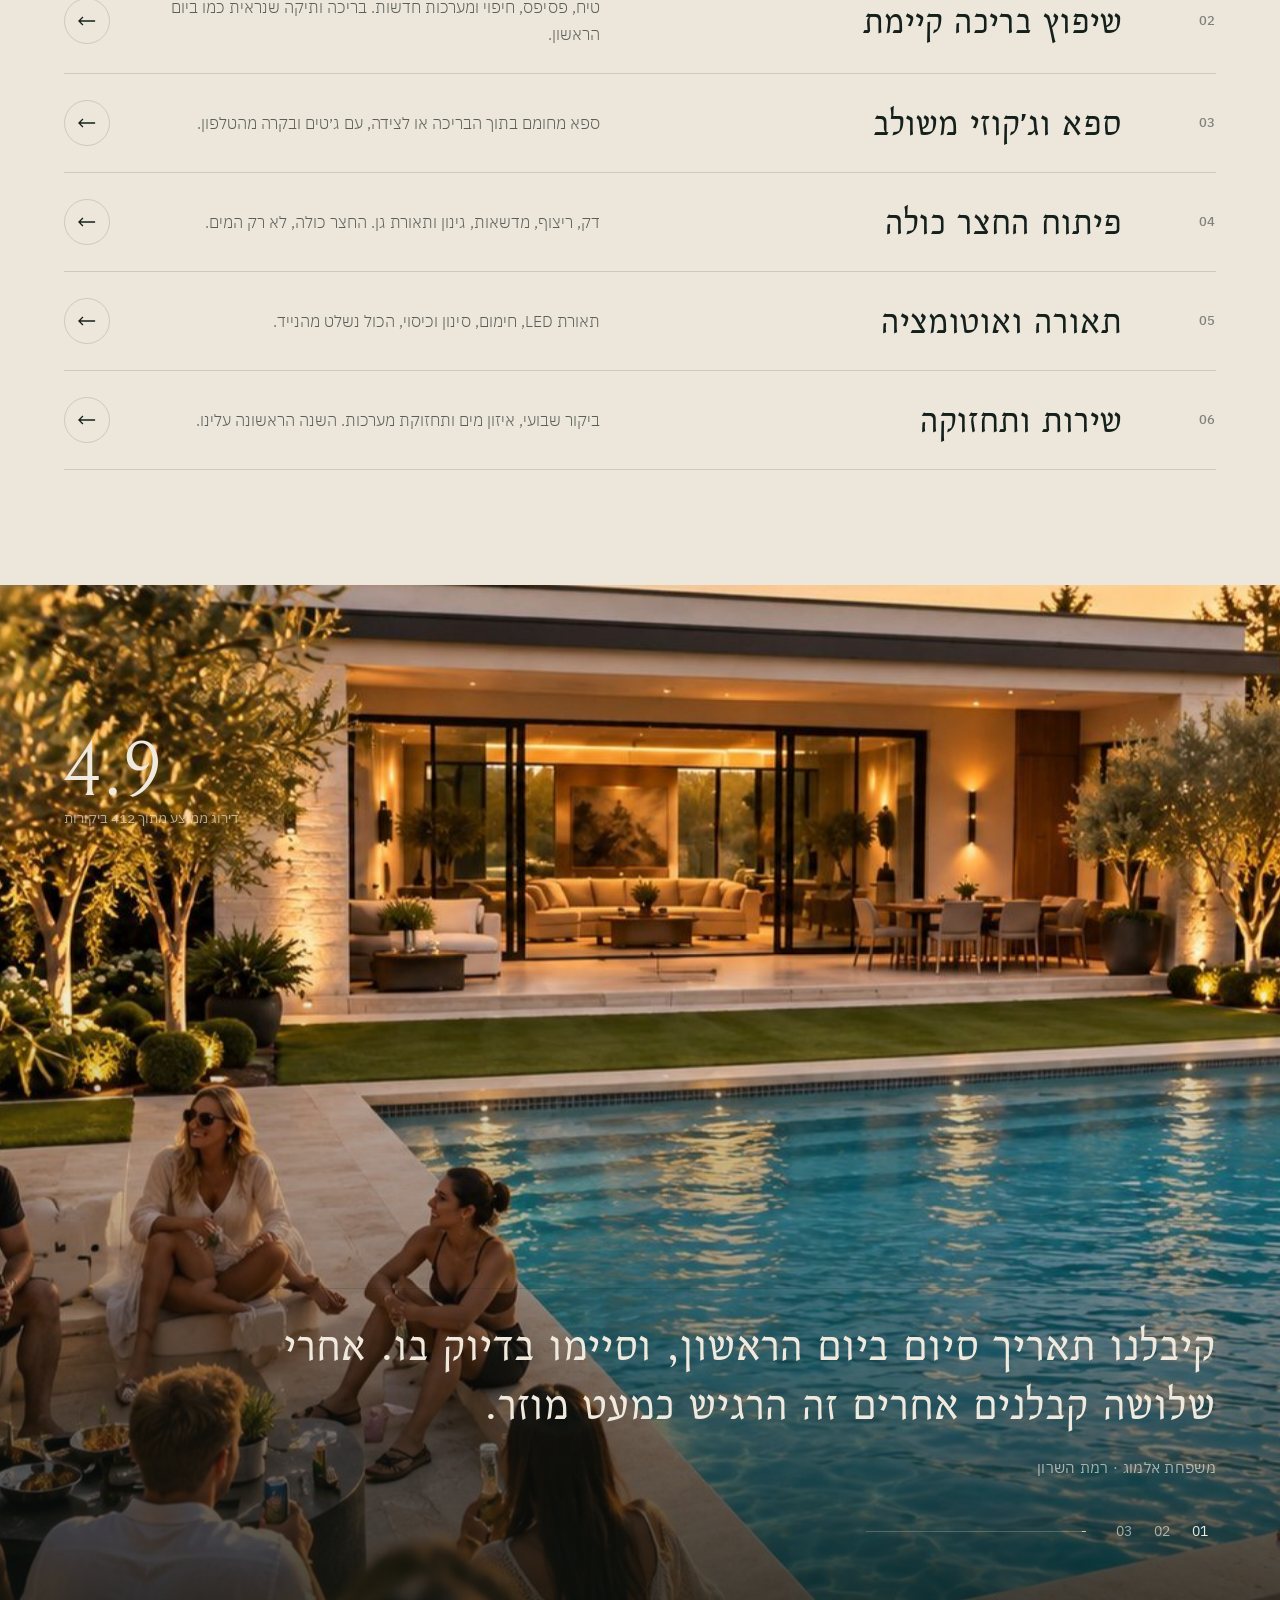
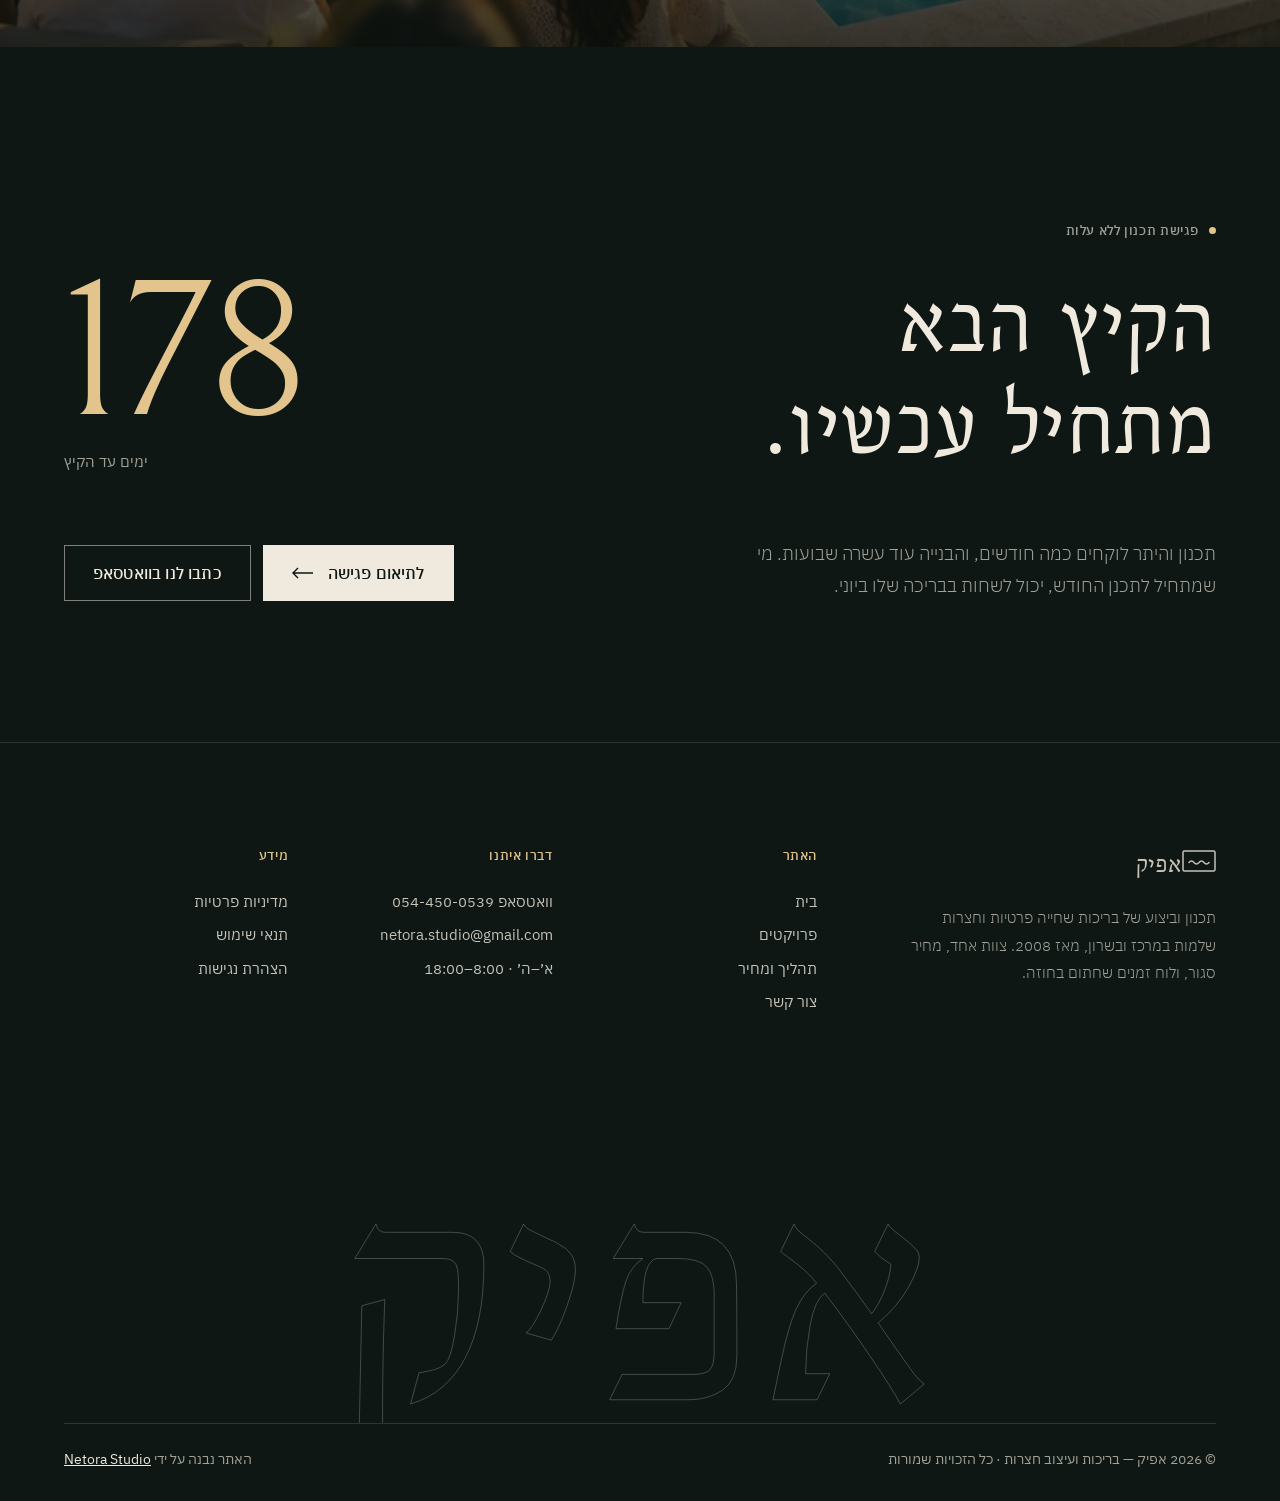
==== commit 598cd70e: "Afik v3: full-height phone hero, six new projects, portfolio page with project viewer Co-Authored-By" ====
--- a/index.html
+++ b/index.html
@@ -28,7 +28,7 @@
 <link rel="preload" href="fonts/ibm-plex-sans-hebrew-hebrew-300-normal.woff2" as="font" type="font/woff2" crossorigin>
 <link rel="preload" href="fonts/ibm-plex-sans-hebrew-hebrew-400-normal.woff2" as="font" type="font/woff2" crossorigin>
 <script>(function(){var d=document.documentElement;d.classList.add('js');try{if(sessionStorage.getItem('afik-go')){d.classList.add('veil-in');sessionStorage.removeItem('afik-go')}}catch(e){}try{if(!sessionStorage.getItem('afik-pre'))document.documentElement.classList.add('pre')}catch(e){}})();</script>
-<link rel="stylesheet" href="site.css?v=2">
+<link rel="stylesheet" href="site.css?v=3">
 <link rel="preload" as="image" href="media/stage-0.jpg" imagesrcset="media/stage-0-s.jpg 1440w, media/stage-0.jpg 1920w" imagesizes="100vw" fetchpriority="high">
 </head>
 <body>
@@ -58,14 +58,14 @@
   <div class="stage">
    <div class="shot">
     <div class="frames">
-      <img src="media/stage-0.jpg" srcset="media/stage-0-s.jpg 1440w, media/stage-0.jpg 1920w" sizes="100vw" alt="מדשאה פתוחה מול בית עם חזית זכוכית, לפני תחילת העבודה" fetchpriority="high">
-      <img src="media/stage-1.jpg" srcset="media/stage-1-s.jpg 1440w, media/stage-1.jpg 1920w" sizes="100vw" alt="קווי הבריכה מסומנים והחפירה מתחילה" decoding="async">
-      <img src="media/stage-2.jpg" srcset="media/stage-2-s.jpg 1440w, media/stage-2.jpg 1920w" sizes="100vw" alt="בור החפירה בעומקו המלא" decoding="async">
-      <img src="media/stage-3.jpg" srcset="media/stage-3-s.jpg 1440w, media/stage-3.jpg 1920w" sizes="100vw" alt="כלוב הברזל בתוך החפירה" decoding="async">
-      <img src="media/stage-4.jpg" srcset="media/stage-4-s.jpg 1440w, media/stage-4.jpg 1920w" sizes="100vw" alt="שלד הבטון עם מדרגות הכניסה" decoding="async">
-      <img src="media/stage-5.jpg" srcset="media/stage-5-s.jpg 1440w, media/stage-5.jpg 1920w" sizes="100vw" alt="הבריכה אחרי טיח וחיפוי, עדיין ריקה" decoding="async">
-      <img src="media/stage-6.jpg" srcset="media/stage-6-s.jpg 1440w, media/stage-6.jpg 1920w" sizes="100vw" alt="הבריכה מתמלאת במים" decoding="async">
-      <img src="media/stage-7.jpg" srcset="media/stage-7-s.jpg 1440w, media/stage-7.jpg 1920w" sizes="100vw" alt="הבריכה הגמורה מול הבית בשעת שקיעה" decoding="async">
+      <picture><source media="(max-aspect-ratio: 4/5)" srcset="media/stage-0-m.jpg"><img src="media/stage-0.jpg" srcset="media/stage-0-s.jpg 1440w, media/stage-0.jpg 1920w" sizes="100vw" alt="מדשאה פתוחה מול בית עם חזית זכוכית, לפני תחילת העבודה" fetchpriority="high"></picture>
+      <picture><source media="(max-aspect-ratio: 4/5)" srcset="media/stage-1-m.jpg"><img src="media/stage-1.jpg" srcset="media/stage-1-s.jpg 1440w, media/stage-1.jpg 1920w" sizes="100vw" alt="קווי הבריכה מסומנים והחפירה מתחילה" decoding="async"></picture>
+      <picture><source media="(max-aspect-ratio: 4/5)" srcset="media/stage-2-m.jpg"><img src="media/stage-2.jpg" srcset="media/stage-2-s.jpg 1440w, media/stage-2.jpg 1920w" sizes="100vw" alt="בור החפירה בעומקו המלא" decoding="async"></picture>
+      <picture><source media="(max-aspect-ratio: 4/5)" srcset="media/stage-3-m.jpg"><img src="media/stage-3.jpg" srcset="media/stage-3-s.jpg 1440w, media/stage-3.jpg 1920w" sizes="100vw" alt="כלוב הברזל בתוך החפירה" decoding="async"></picture>
+      <picture><source media="(max-aspect-ratio: 4/5)" srcset="media/stage-4-m.jpg"><img src="media/stage-4.jpg" srcset="media/stage-4-s.jpg 1440w, media/stage-4.jpg 1920w" sizes="100vw" alt="שלד הבטון עם מדרגות הכניסה" decoding="async"></picture>
+      <picture><source media="(max-aspect-ratio: 4/5)" srcset="media/stage-5-m.jpg"><img src="media/stage-5.jpg" srcset="media/stage-5-s.jpg 1440w, media/stage-5.jpg 1920w" sizes="100vw" alt="הבריכה אחרי טיח וחיפוי, עדיין ריקה" decoding="async"></picture>
+      <picture><source media="(max-aspect-ratio: 4/5)" srcset="media/stage-6-m.jpg"><img src="media/stage-6.jpg" srcset="media/stage-6-s.jpg 1440w, media/stage-6.jpg 1920w" sizes="100vw" alt="הבריכה מתמלאת במים" decoding="async"></picture>
+      <picture><source media="(max-aspect-ratio: 4/5)" srcset="media/stage-7-m.jpg"><img src="media/stage-7.jpg" srcset="media/stage-7-s.jpg 1440w, media/stage-7.jpg 1920w" sizes="100vw" alt="הבריכה הגמורה מול הבית בשעת שקיעה" decoding="async"></picture>
     </div>
     <div class="b-scrim"></div>
     <div class="b-ui">
@@ -91,7 +91,7 @@
     </div>
     <div class="b-rail"><i></i></div>
    </div>
-   <div class="landcap"><div><b>בית בכפר שמריהו</b><span>4×10 מ׳</span><span class="sep">·</span><span>10 שבועות בשטח</span><span class="sep">·</span><span>2026</span></div><a class="tl" href="projects.html">לפרויקט המלא <svg class="ar" viewBox="0 0 22 12" fill="none" stroke="currentColor" stroke-width="1.4" aria-hidden="true"><path d="M21 6H1M6 1 1 6l5 5"/></svg></a></div>
+   <div class="landcap"><div><b>בית בכפר שמריהו</b><span>4×10 מ׳</span><span class="sep">·</span><span>10 שבועות בשטח</span><span class="sep">·</span><span>2026</span></div><a class="tl" href="kfar-shmaryahu.html">לפרויקט המלא <svg class="ar" viewBox="0 0 22 12" fill="none" stroke="currentColor" stroke-width="1.4" aria-hidden="true"><path d="M21 6H1M6 1 1 6l5 5"/></svg></a></div>
   </div>
 </section>
 
@@ -112,6 +112,23 @@
       <div class="fact" data-rv="2"><b><sup>+</sup><span data-count="600">600</span></b><span>בריכות שנמסרו</span></div>
       <div class="fact" data-rv="3"><b><span data-count="25">25</span></b><span>שנות אחריות על השלד</span></div>
       <div class="fact" data-rv="4"><b><span data-count="10">10</span></b><span>שבועות בשטח, בממוצע</span></div>
+    </div>
+  </div>
+</section>
+
+<section class="work">
+  <div class="wrap">
+    <div class="sec-head">
+      <div><div class="lbl" data-rv>עבודות נבחרות</div><h2 class="split two"><span class="ln"><span>כל חצר</span></span><span class="ln"><span>מקבלת בריכה משלה.</span></span></h2></div>
+      <a class="tl" href="projects.html" data-rv>לכל הפרויקטים <svg class="ar" viewBox="0 0 22 12" fill="none" stroke="currentColor" stroke-width="1.4" aria-hidden="true"><path d="M21 6H1M6 1 1 6l5 5"/></svg></a>
+    </div>
+    <div class="wgrid">
+      <a class="wcard w0" href="projects.html#galil" data-rv="1"><div class="pic wipe"><img src="media/wk-galil-s.jpg" srcset="media/wk-galil-s.jpg 900w, media/wk-galil.jpg 1600w" sizes="(max-width:900px) 100vw, 60vw" alt="בריכת אינפיניטי שקצה המים שלה נעלם אל עמק של כרמי זיתים בשקיעה" loading="lazy" decoding="async"></div><div class="meta"><span class="no">01</span><div><h3>וילה בגליל העליון</h3><p>ראש פינה · בריכת אינפיניטי · 4 × 14 מ׳</p></div><span class="go" aria-hidden="true"><svg viewBox="0 0 20 11" fill="none" stroke="currentColor" stroke-width="1.4"><path d="M19 5.5H1M5.5 1 1 5.5 5.5 10"/></svg></span></div></a>
+      <a class="wcard w1" href="projects.html#city" data-rv="2"><div class="pic wipe"><img src="media/wk-city-s.jpg" srcset="media/wk-city-s.jpg 900w, media/wk-city.jpg 1600w" sizes="(max-width:900px) 100vw, 60vw" alt="בריכת טבילה בחצר צרה של בית לבן, עם קיר צמחייה ירוק ודק עץ" loading="lazy" decoding="async"></div><div class="meta"><span class="no">02</span><div><h3>חצר פנימית בלב העיר</h3><p>תל אביב · בריכת טבילה · 3 × 6 מ׳</p></div><span class="go" aria-hidden="true"><svg viewBox="0 0 20 11" fill="none" stroke="currentColor" stroke-width="1.4"><path d="M19 5.5H1M5.5 1 1 5.5 5.5 10"/></svg></span></div></a>
+      <a class="wcard w2" href="projects.html#sharon" data-rv="1"><div class="pic wipe"><img src="media/wk-sharon-s.jpg" srcset="media/wk-sharon-s.jpg 900w, media/wk-sharon.jpg 1600w" sizes="(max-width:900px) 100vw, 60vw" alt="בריכת שחייה ארוכה וצרה לצד בית בטון חשוף ושורת ברושים, עם אדים על המים בבוקר" loading="lazy" decoding="async"></div><div class="meta"><span class="no">03</span><div><h3>בית בטון בשרון</h3><p>סביון · בריכת שחייה · 2.5 × 25 מ׳</p></div><span class="go" aria-hidden="true"><svg viewBox="0 0 20 11" fill="none" stroke="currentColor" stroke-width="1.4"><path d="M19 5.5H1M5.5 1 1 5.5 5.5 10"/></svg></span></div></a>
+      <a class="wcard w3" href="projects.html#spa" data-rv="2"><div class="pic wipe"><img src="media/wk-spa-s.jpg" srcset="media/wk-spa-s.jpg 900w, media/wk-spa.jpg 1600w" sizes="(max-width:900px) 100vw, 60vw" alt="בריכה מוארת בטורקיז בשעת ערב, עם ספא מוגבה שמים נשפכים ממנו ובור אש על הדק" loading="lazy" decoding="async"></div><div class="meta"><span class="no">04</span><div><h3>בריכה וספא משולב</h3><p>רמת השרון · בריכה עם ספא מחומם · 4.5 × 11 מ׳</p></div><span class="go" aria-hidden="true"><svg viewBox="0 0 20 11" fill="none" stroke="currentColor" stroke-width="1.4"><path d="M19 5.5H1M5.5 1 1 5.5 5.5 10"/></svg></span></div></a>
+      <a class="wcard w4" href="projects.html#stone" data-rv="1"><div class="pic wipe"><img src="media/wk-stone-s.jpg" srcset="media/wk-stone-s.jpg 900w, media/wk-stone.jpg 1600w" sizes="(max-width:900px) 100vw, 60vw" alt="בריכה ובריכת ילדים בחצר של בית אבן ישן, עם פרגולה מכוסה בוגנוויליה ולבנדר" loading="lazy" decoding="async"></div><div class="meta"><span class="no">05</span><div><h3>בית אבן בהרי ירושלים</h3><p>מבשרת ציון · בריכה ובריכת ילדים · 3.5 × 12 מ׳</p></div><span class="go" aria-hidden="true"><svg viewBox="0 0 20 11" fill="none" stroke="currentColor" stroke-width="1.4"><path d="M19 5.5H1M5.5 1 1 5.5 5.5 10"/></svg></span></div></a>
+      <a class="wcard w5" href="projects.html#roof" data-rv="2"><div class="pic wipe"><img src="media/wk-roof-s.jpg" srcset="media/wk-roof-s.jpg 900w, media/wk-roof.jpg 1600w" sizes="(max-width:900px) 100vw, 60vw" alt="בריכה על גג פנטהאוז עם מעקה זכוכית, מול הים בשקיעה" loading="lazy" decoding="async"></div><div class="meta"><span class="no">06</span><div><h3>פנטהאוז מול הים</h3><p>הרצליה פיתוח · בריכת גג · 3.5 × 8 מ׳</p></div><span class="go" aria-hidden="true"><svg viewBox="0 0 20 11" fill="none" stroke="currentColor" stroke-width="1.4"><path d="M19 5.5H1M5.5 1 1 5.5 5.5 10"/></svg></span></div></a>
     </div>
   </div>
 </section>
@@ -135,12 +152,12 @@
       <p data-rv>שש עבודות, צוות אחד. אפשר להתחיל בבריכה ולהמשיך לחצר כולה, או להפך. לחיצה על שורה פותחת פנייה מוכנה.</p>
     </div>
     <div class="rows">
-      <a class="row" href="contact.html?type=בריכה חדשה" data-rv><span class="i">01</span><h3>בריכות בהתאמה אישית</h3><p>תכנון ובנייה מאפס, סקימר או עודפים, בכל מידה ובכל צורה.</p><span class="go" aria-hidden="true"><svg viewBox="0 0 20 11" fill="none" stroke="currentColor" stroke-width="1.4"><path d="M19 5.5H1M5.5 1 1 5.5 5.5 10"/></svg></span></a>
-      <a class="row" href="contact.html?type=שיפוץ בריכה קיימת" data-rv><span class="i">02</span><h3>שיפוץ בריכה קיימת</h3><p>טיח, פסיפס, חיפוי ומערכות חדשות. בריכה ותיקה שנראית כמו ביום הראשון.</p><span class="go" aria-hidden="true"><svg viewBox="0 0 20 11" fill="none" stroke="currentColor" stroke-width="1.4"><path d="M19 5.5H1M5.5 1 1 5.5 5.5 10"/></svg></span></a>
-      <a class="row" href="contact.html?type=ספא וג׳קוזי" data-rv><span class="i">03</span><h3>ספא וג׳קוזי משולב</h3><p>ספא מחומם בתוך הבריכה או לצידה, עם ג׳טים ובקרה מהטלפון.</p><span class="go" aria-hidden="true"><svg viewBox="0 0 20 11" fill="none" stroke="currentColor" stroke-width="1.4"><path d="M19 5.5H1M5.5 1 1 5.5 5.5 10"/></svg></span></a>
-      <a class="row" href="contact.html?type=פיתוח חצר ונוף" data-rv><span class="i">04</span><h3>פיתוח החצר כולה</h3><p>דק, ריצוף, מדשאות, גינון ותאורת גן. החצר כולה, לא רק המים.</p><span class="go" aria-hidden="true"><svg viewBox="0 0 20 11" fill="none" stroke="currentColor" stroke-width="1.4"><path d="M19 5.5H1M5.5 1 1 5.5 5.5 10"/></svg></span></a>
-      <a class="row" href="contact.html?type=תאורה ואוטומציה" data-rv><span class="i">05</span><h3>תאורה ואוטומציה</h3><p>תאורת LED, חימום, סינון וכיסוי, הכול נשלט מהנייד.</p><span class="go" aria-hidden="true"><svg viewBox="0 0 20 11" fill="none" stroke="currentColor" stroke-width="1.4"><path d="M19 5.5H1M5.5 1 1 5.5 5.5 10"/></svg></span></a>
-      <a class="row" href="contact.html?type=שירות ותחזוקה" data-rv><span class="i">06</span><h3>שירות ותחזוקה</h3><p>ביקור שבועי, איזון מים ותחזוקת מערכות. השנה הראשונה עלינו.</p><span class="go" aria-hidden="true"><svg viewBox="0 0 20 11" fill="none" stroke="currentColor" stroke-width="1.4"><path d="M19 5.5H1M5.5 1 1 5.5 5.5 10"/></svg></span></a>
+      <a class="row" href="contact.html?type=בריכה חדשה" data-rv><span class="i">01</span><img class="th" src="media/pk-new.jpg" alt="" loading="lazy" decoding="async"><h3>בריכות בהתאמה אישית</h3><p>תכנון ובנייה מאפס, סקימר או עודפים, בכל מידה ובכל צורה.</p><span class="go" aria-hidden="true"><svg viewBox="0 0 20 11" fill="none" stroke="currentColor" stroke-width="1.4"><path d="M19 5.5H1M5.5 1 1 5.5 5.5 10"/></svg></span></a>
+      <a class="row" href="contact.html?type=שיפוץ בריכה קיימת" data-rv><span class="i">02</span><img class="th" src="media/pk-reno.jpg" alt="" loading="lazy" decoding="async"><h3>שיפוץ בריכה קיימת</h3><p>טיח, פסיפס, חיפוי ומערכות חדשות. בריכה ותיקה שנראית כמו ביום הראשון.</p><span class="go" aria-hidden="true"><svg viewBox="0 0 20 11" fill="none" stroke="currentColor" stroke-width="1.4"><path d="M19 5.5H1M5.5 1 1 5.5 5.5 10"/></svg></span></a>
+      <a class="row" href="contact.html?type=ספא וג׳קוזי" data-rv><span class="i">03</span><img class="th" src="media/pk-spa.jpg" alt="" loading="lazy" decoding="async"><h3>ספא וג׳קוזי משולב</h3><p>ספא מחומם בתוך הבריכה או לצידה, עם ג׳טים ובקרה מהטלפון.</p><span class="go" aria-hidden="true"><svg viewBox="0 0 20 11" fill="none" stroke="currentColor" stroke-width="1.4"><path d="M19 5.5H1M5.5 1 1 5.5 5.5 10"/></svg></span></a>
+      <a class="row" href="contact.html?type=פיתוח חצר ונוף" data-rv><span class="i">04</span><img class="th" src="media/pk-land.jpg" alt="" loading="lazy" decoding="async"><h3>פיתוח החצר כולה</h3><p>דק, ריצוף, מדשאות, גינון ותאורת גן. החצר כולה, לא רק המים.</p><span class="go" aria-hidden="true"><svg viewBox="0 0 20 11" fill="none" stroke="currentColor" stroke-width="1.4"><path d="M19 5.5H1M5.5 1 1 5.5 5.5 10"/></svg></span></a>
+      <a class="row" href="contact.html?type=תאורה ואוטומציה" data-rv><span class="i">05</span><img class="th" src="media/pk-light.jpg" alt="" loading="lazy" decoding="async"><h3>תאורה ואוטומציה</h3><p>תאורת LED, חימום, סינון וכיסוי, הכול נשלט מהנייד.</p><span class="go" aria-hidden="true"><svg viewBox="0 0 20 11" fill="none" stroke="currentColor" stroke-width="1.4"><path d="M19 5.5H1M5.5 1 1 5.5 5.5 10"/></svg></span></a>
+      <a class="row" href="contact.html?type=שירות ותחזוקה" data-rv><span class="i">06</span><img class="th" src="media/pk-care.jpg" alt="" loading="lazy" decoding="async"><h3>שירות ותחזוקה</h3><p>ביקור שבועי, איזון מים ותחזוקת מערכות. השנה הראשונה עלינו.</p><span class="go" aria-hidden="true"><svg viewBox="0 0 20 11" fill="none" stroke="currentColor" stroke-width="1.4"><path d="M19 5.5H1M5.5 1 1 5.5 5.5 10"/></svg></span></a>
     </div>
   </div>
   <div class="svc-peek" aria-hidden="true"><div class="in2"><img src="media/pk-new.jpg" alt="" loading="lazy" decoding="async"><img src="media/pk-reno.jpg" alt="" loading="lazy" decoding="async"><img src="media/pk-spa.jpg" alt="" loading="lazy" decoding="async"><img src="media/pk-land.jpg" alt="" loading="lazy" decoding="async"><img src="media/pk-light.jpg" alt="" loading="lazy" decoding="async"><img src="media/pk-care.jpg" alt="" loading="lazy" decoding="async"></div></div>
@@ -159,21 +176,6 @@
   </div>
 </section>
 
-<section class="doors">
-  <div class="wrap">
-    <div class="sec-head"><div><div class="lbl" data-rv>לפני שמחליטים</div><h2 class="split"><span class="ln"><span>תראו, ותחשבו.</span></span></h2></div></div>
-    <div class="doors-grid">
-      <a class="door" href="projects.html" data-rv>
-        <div class="pic wipe"><img src="media/stage-7-s.jpg" alt="" loading="lazy" decoding="async"></div>
-        <div class="meta"><div><div class="k">פרויקט נבחר</div><h3>בית בכפר שמריהו</h3><p>אותה חצר לפני ואחרי, ומה עשינו בה בעשרה שבועות.</p></div><span class="go" aria-hidden="true"><svg viewBox="0 0 20 11" fill="none" stroke="currentColor" stroke-width="1.4"><path d="M19 5.5H1M5.5 1 1 5.5 5.5 10"/></svg></span></div>
-      </a>
-      <a class="door" href="process.html" data-rv="2">
-        <div class="pic wipe"><img src="media/phase-2.jpg" alt="" loading="lazy" decoding="async"></div>
-        <div class="meta"><div><div class="k">תהליך ומחיר</div><h3>כמה עולה בריכה?</h3><p>מחשבון הערכה, לוח זמנים שבוע אחרי שבוע, ומה כלול במחיר.</p></div><span class="go" aria-hidden="true"><svg viewBox="0 0 20 11" fill="none" stroke="currentColor" stroke-width="1.4"><path d="M19 5.5H1M5.5 1 1 5.5 5.5 10"/></svg></span></div>
-      </a>
-    </div>
-  </div>
-</section>
 
 <section class="call on-dark" data-nav="dark">
   <div class="wrap">
@@ -208,6 +210,6 @@
   </div>
 </footer>
 <a class="wa-fab off" href="https://wa.me/972544500539" target="_blank" rel="noopener" aria-label="כתבו לנו בוואטסאפ"><svg viewBox="0 0 24 24" fill="currentColor" aria-hidden="true"><path d="M.057 24l1.687-6.163a11.867 11.867 0 0 1-1.587-5.946C.16 5.335 5.495 0 12.05 0a11.817 11.817 0 0 1 8.413 3.488 11.824 11.824 0 0 1 3.48 8.414c-.003 6.557-5.338 11.892-11.893 11.892a11.9 11.9 0 0 1-5.688-1.448L.057 24zm6.597-3.807c1.676.995 3.276 1.591 5.392 1.592 5.448 0 9.886-4.434 9.889-9.885.002-5.462-4.415-9.89-9.881-9.892-5.452 0-9.887 4.434-9.889 9.884-.001 2.225.651 3.891 1.746 5.634l-.999 3.648 3.742-.981zm11.387-5.464c-.074-.124-.272-.198-.57-.347-.297-.149-1.758-.868-2.031-.967-.272-.099-.47-.149-.669.149-.198.297-.768.967-.941 1.165-.173.198-.347.223-.644.074-.297-.149-1.255-.462-2.39-1.475-.883-.788-1.48-1.761-1.653-2.059-.173-.297-.018-.458.13-.606.134-.133.297-.347.446-.521.151-.172.2-.296.3-.495.099-.198.05-.372-.025-.521-.075-.148-.669-1.611-.916-2.206-.242-.579-.487-.501-.669-.51l-.57-.01c-.198 0-.52.074-.792.372s-1.04 1.016-1.04 2.479 1.065 2.876 1.213 3.074c.149.198 2.095 3.2 5.076 4.487.709.306 1.263.489 1.694.626.712.226 1.36.194 1.872.118.571-.085 1.758-.719 2.006-1.413.248-.695.248-1.29.173-1.414z"/></svg><span class="tip">כתבו לנו בוואטסאפ</span></a>
-<script src="site.js?v=2"></script>
+<script src="site.js?v=3"></script>
 </body>
 </html>
--- a/site.css
+++ b/site.css
@@ -160,8 +160,9 @@
 #build{position:relative;height:740vh;background:var(--stone)}
 #build .stage{position:sticky;top:0;height:100vh;height:100lvh;overflow:hidden}
 .frames{position:absolute;inset:0}
+.frames picture{display:contents}
 .frames img{position:absolute;inset:0;width:100%;height:100%;object-fit:cover;object-position:50% 50%;opacity:0;will-change:opacity,transform}
-.frames img:first-child{opacity:1}
+.frames picture:first-child img{opacity:1}
 .b-scrim{position:absolute;inset:0;pointer-events:none;
   background:
    linear-gradient(to top,rgba(10,17,14,.78) 0%,rgba(10,17,14,.38) 26%,rgba(10,17,14,0) 52%),
@@ -642,3 +643,124 @@
 .days b{display:block;font-family:var(--display);font-weight:400;font-size:clamp(110px,15vw,250px);line-height:.8;color:var(--gold);direction:ltr}
 .days span{display:block;margin-top:14px;font-size:15px;color:var(--on-night2);text-align:left}
 @media(max-width:900px){.call-grid{grid-template-columns:1fr}.days,.days span{text-align:right}.days b{text-align:right}}
+
+/* ==========================================================================
+   v3 — phone hero, selected work, portfolio and project viewer
+   ========================================================================== */
+/* phone hero: the frames are now tall, so the chapter text sits on the sky
+   and the week counter on the lawn without covering the pool */
+@media (max-aspect-ratio: 4/5){
+  .b-scrim{background:
+    linear-gradient(to bottom,rgba(10,17,14,.74) 0%,rgba(10,17,14,.5) 17%,rgba(10,17,14,.14) 30%,rgba(10,17,14,0) 38%),
+    linear-gradient(to top,rgba(10,17,14,.72) 0%,rgba(10,17,14,.3) 18%,rgba(10,17,14,0) 32%)}
+  .chs{top:calc(var(--nav-h) + 3vh)}
+  .ch h2{text-shadow:0 2px 24px rgba(10,17,14,.45)}
+  .ch p{font-weight:400;color:#F3EEE4;text-shadow:0 1px 12px rgba(10,17,14,.7)}
+}
+
+/* services: small picture in each row on touch screens */
+.row .th{display:none}
+@media (hover:none),(pointer:coarse){
+  .row{grid-template-columns:72px 1fr 40px}
+  .row .i{display:none}
+  .row .th{display:block;grid-row:1 / 3;grid-column:1;width:72px;height:92px;object-fit:cover}
+  .row p{grid-column:2}
+}
+
+/* selected work on the home page */
+.work{padding:clamp(70px,9vw,140px) 0;border-top:1px solid var(--line)}
+.wgrid{display:grid;grid-template-columns:repeat(12,minmax(0,1fr));gap:clamp(40px,5vw,80px) clamp(16px,2vw,30px);align-items:start}
+.wcard{display:block;text-decoration:none}
+.wcard .pic{position:relative;overflow:hidden;background:var(--sand);aspect-ratio:16 / 10}
+.wcard .pic img{position:absolute;inset:0;width:100%;height:100%;object-fit:cover;transition:transform 1.4s var(--out)}
+.wcard:hover .pic img{transform:scale(1.04)}
+.wcard .meta{display:flex;align-items:flex-start;gap:16px;padding-top:18px}
+.wcard .meta > div{flex:1}
+.wcard .no{font-size:13px;color:var(--ink3);font-weight:500;padding-top:8px;direction:ltr}
+.wcard h3{font-family:var(--display);font-weight:400;font-size:clamp(26px,2.4vw,40px);line-height:1.1}
+.wcard p{color:var(--ink2);font-size:15px;font-weight:300;margin-top:6px}
+.wcard .go{flex:none;width:48px;height:48px;border:1px solid var(--line);border-radius:50%;display:grid;place-items:center;transition:background .4s,color .4s,border-color .4s}
+.wcard .go svg{width:18px;height:10px}
+.wcard:hover .go{background:var(--ink);color:var(--paper);border-color:var(--ink)}
+.wcard.w0{grid-column:1 / 8}
+.wcard.w1{grid-column:8 / 13;margin-top:22%}.wcard.w1 .pic{aspect-ratio:4 / 5}
+.wcard.w2{grid-column:2 / 7}.wcard.w2 .pic{aspect-ratio:4 / 5}
+.wcard.w3{grid-column:7 / 13;margin-top:12%}
+.wcard.w4{grid-column:1 / 6;margin-top:-6%}.wcard.w4 .pic{aspect-ratio:1 / 1}
+.wcard.w5{grid-column:6 / 13;margin-top:8%}
+@media(max-width:900px){
+  .wgrid{grid-template-columns:minmax(0,1fr);gap:46px}
+  .wcard{grid-column:1 / -1!important;margin-top:0!important}
+  .wcard .pic,.wcard.w1 .pic,.wcard.w2 .pic,.wcard.w4 .pic{aspect-ratio:4 / 3}
+  .wcard:nth-child(n+5){display:none}
+}
+
+/* portfolio page */
+.pf-hero{padding-bottom:clamp(40px,5vw,70px)}
+.chips{display:flex;flex-wrap:wrap;gap:8px;justify-content:flex-start}
+.chip{border:1px solid var(--line);background:transparent;padding:10px 16px;font-size:15px;cursor:pointer;display:inline-flex;gap:6px;align-items:baseline;transition:background .3s,color .3s,border-color .3s;color:var(--ink)}
+.chip sup{font-size:11px;color:var(--ink3);direction:ltr}
+.chip:hover{border-color:var(--ink3)}
+.chip.on{background:var(--ink);color:var(--paper);border-color:var(--ink)}
+.chip.on sup{color:rgba(246,242,234,.6)}
+.pf{padding-bottom:clamp(80px,10vw,150px)}
+.pgrid{display:grid;grid-template-columns:repeat(3,minmax(0,1fr));gap:clamp(36px,4vw,64px) clamp(16px,2vw,28px)}
+.pcard{display:block;width:100%;min-width:0;text-align:right;border:0;background:none;padding:0;cursor:pointer;text-decoration:none;color:inherit;font:inherit;transition:opacity .45s ease,transform .6s var(--out)}
+.pcard.out{display:none!important}
+.pcard .pic{position:relative;display:block;width:100%;overflow:hidden;background:var(--sand);aspect-ratio:4 / 5}
+.pcard .pic img{position:absolute;inset:0;width:100%;height:100%;object-fit:cover;transition:transform 1.4s var(--out)}
+.pcard:hover .pic img{transform:scale(1.05)}
+.pcard .zoom{position:absolute;top:16px;left:16px;width:44px;height:44px;border-radius:50%;background:rgba(246,242,234,.9);color:var(--ink);display:grid;place-items:center;font-size:22px;line-height:1;opacity:0;transform:scale(.8);transition:opacity .35s,transform .5s var(--out)}
+.pcard:hover .zoom,.pcard:focus-visible .zoom{opacity:1;transform:none}
+.pcard .meta{display:flex;align-items:flex-start;gap:14px;padding-top:16px}
+.pcard .no{font-size:13px;color:var(--ink3);font-weight:500;padding-top:7px;direction:ltr}
+.pcard .h3,.pcard h3{display:block;font-family:var(--display);font-weight:400;font-size:clamp(24px,2vw,32px);line-height:1.12}
+.pcard .p,.pcard p{display:block;color:var(--ink2);font-size:14.5px;font-weight:300;margin-top:5px}
+.pcard.feat{grid-column:1 / 3;grid-row:span 1}
+.pcard.feat .pic{aspect-ratio:auto;height:100%;min-height:0}
+.pcard.feat{display:flex;flex-direction:column}
+.pcard.feat .pic{flex:1;aspect-ratio:16 / 10.6}
+.pcard.feat .meta > div{flex:1}
+.pcard.feat .go{flex:none;width:48px;height:48px;border:1px solid var(--line);border-radius:50%;display:grid;place-items:center}
+.pcard.feat .go svg{width:18px;height:10px}
+.tagp{position:absolute;top:18px;right:18px;background:rgba(14,23,20,.55);color:#fff;font-size:13px;padding:7px 12px;-webkit-backdrop-filter:blur(6px);backdrop-filter:blur(6px)}
+@media(max-width:1100px){.pgrid{grid-template-columns:repeat(2,minmax(0,1fr))}.pcard.feat{grid-column:1 / -1}}
+@media(max-width:640px){.pgrid{grid-template-columns:minmax(0,1fr);gap:44px}.pcard .pic{aspect-ratio:4 / 3.4}}
+
+/* project viewer */
+.lb{position:fixed;inset:0;z-index:200;background:var(--night);color:var(--on-night);display:grid;grid-template-columns:minmax(0,1fr) min(440px,36vw);opacity:0;transition:opacity .45s ease}
+.lb[hidden]{display:none}
+.lb.on{opacity:1}
+.lb-pic{position:relative;overflow:hidden;background:#0a110f}
+.lb-pic img{position:absolute;inset:0;width:100%;height:100%;object-fit:cover;transform:scale(1.04);transition:transform 1.4s var(--out),opacity .4s ease}
+.lb.on .lb-pic img{transform:none}
+.lb-side{display:flex;flex-direction:column;padding:clamp(24px,3vw,44px);overflow-y:auto}
+.lb-top{display:flex;justify-content:space-between;align-items:center;margin-bottom:auto;padding-bottom:30px}
+.lb-n{font-size:13px;color:var(--on-night2);direction:ltr}
+.lb-x{width:46px;height:46px;border:1px solid var(--night-line);border-radius:50%;background:none;position:relative;cursor:pointer;color:var(--on-night)}
+.lb-x i{position:absolute;top:50%;left:13px;right:13px;height:1.5px;background:currentColor}
+.lb-x i:first-child{transform:rotate(45deg)}.lb-x i:last-child{transform:rotate(-45deg)}
+.lb h2{font-family:var(--display);font-weight:400;font-size:clamp(36px,3.2vw,54px);line-height:1.02;margin-top:16px}
+.lb-place{color:var(--on-night2);font-size:15.5px;margin-top:10px}
+.lb-line{color:rgba(239,233,222,.84);font-weight:300;font-size:16.5px;line-height:1.8;margin-top:22px}
+.lb-spec{display:grid;grid-template-columns:1fr 1fr;margin:30px 0 0;border-top:1px solid var(--night-line)}
+.lb-spec div{padding:16px 0;border-bottom:1px solid var(--night-line)}
+.lb-spec div:nth-child(odd){padding-inline-end:14px}
+.lb-spec dt{font-size:12.5px;color:var(--on-night2);font-weight:500}
+.lb-spec dd{margin:6px 0 0;font-family:var(--display);font-size:22px;line-height:1.2}
+.lb .btn{margin-top:30px;width:100%}
+.lb-nav{display:flex;gap:10px;margin-top:18px}
+.lb-nav button{flex:1;height:52px;border:1px solid var(--night-line);background:none;color:var(--on-night);cursor:pointer;display:grid;place-items:center;transition:background .3s,color .3s}
+.lb-nav button:hover{background:var(--on-night);color:var(--night)}
+.lb-nav svg{width:20px;height:11px}
+@media(max-width:900px){
+  .lb{grid-template-columns:1fr;grid-template-rows:44svh auto;overflow-y:auto}
+  .lb-side{overflow:visible;padding:22px var(--pad) 34px}
+  .lb-top{position:absolute;top:14px;inset-inline:var(--pad);margin:0;padding:0}
+  .lb-x{background:rgba(14,23,20,.5);-webkit-backdrop-filter:blur(6px);backdrop-filter:blur(6px)}
+  .lb-n{background:rgba(14,23,20,.5);padding:6px 10px}
+}
+html.lb-open{overflow:hidden}
+
+.lb .lbl{color:var(--on-night2)}
+.lb .lbl:before{background:var(--gold)}
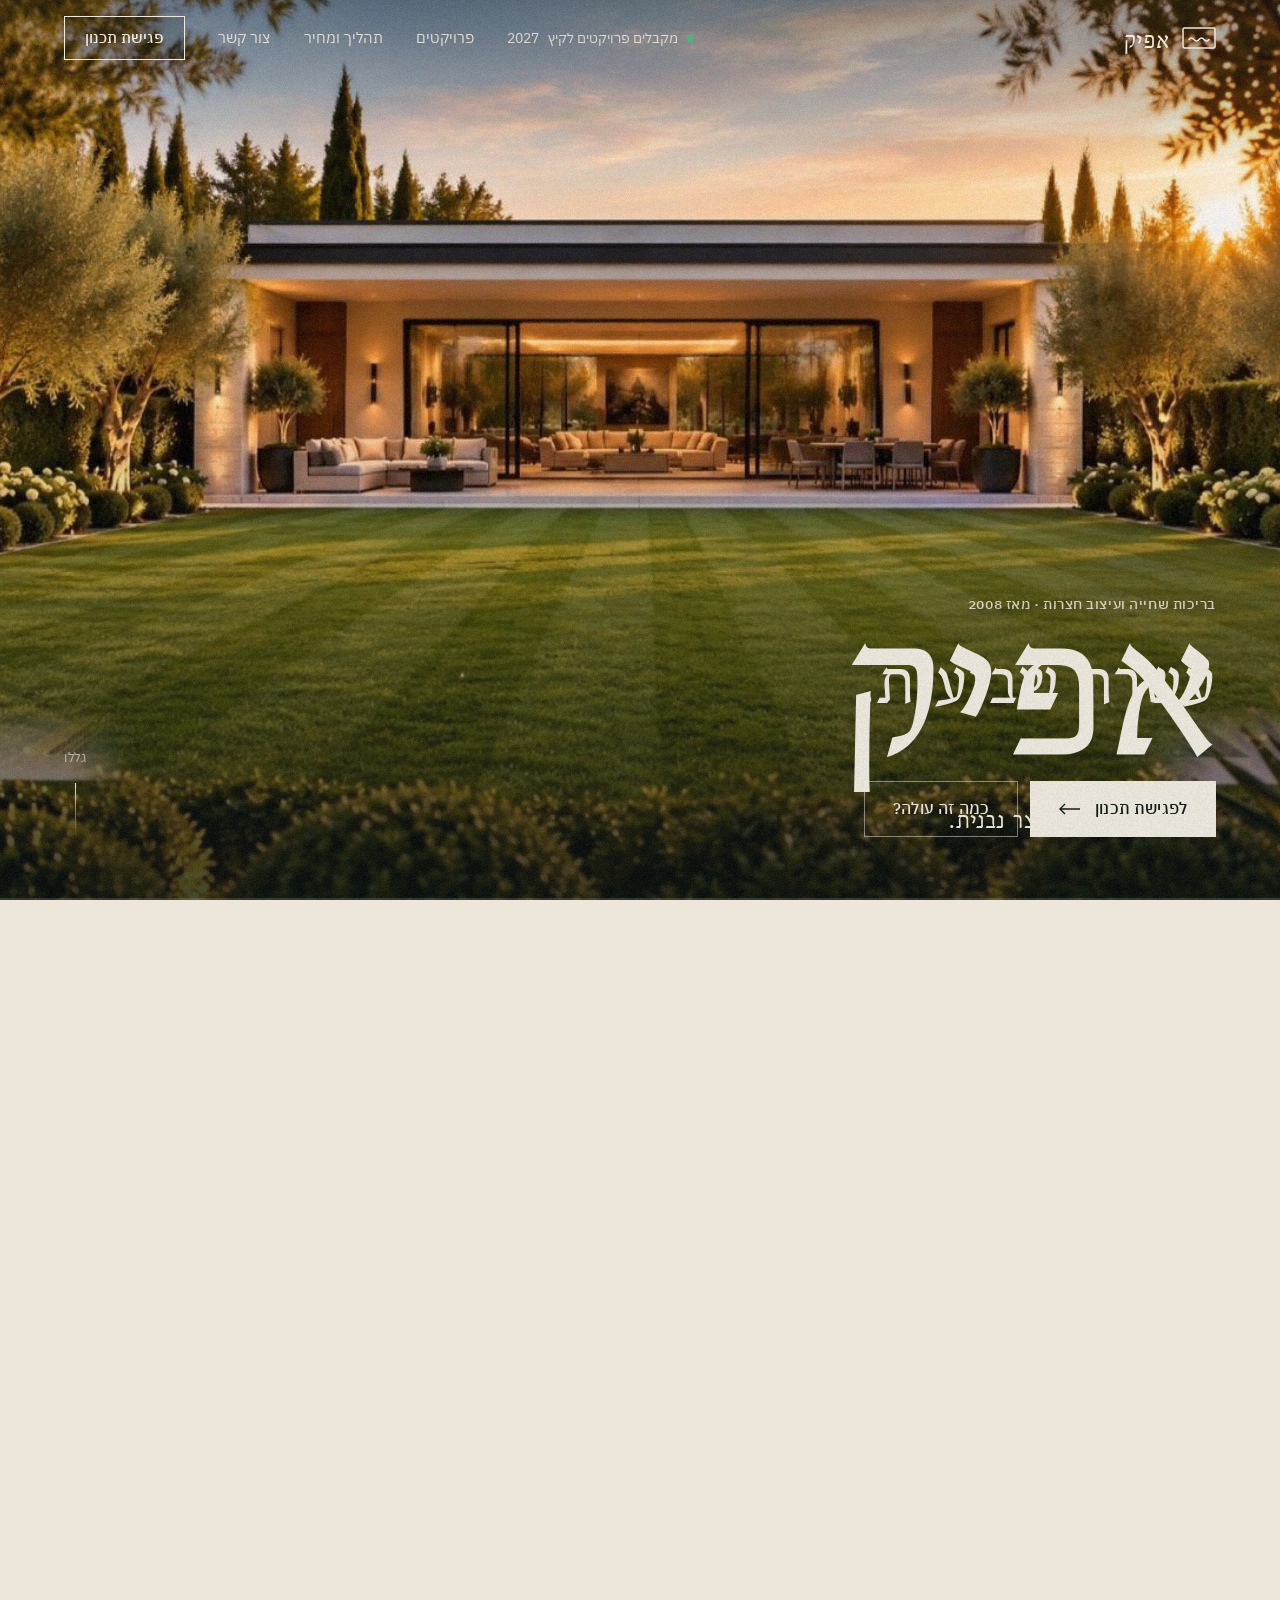
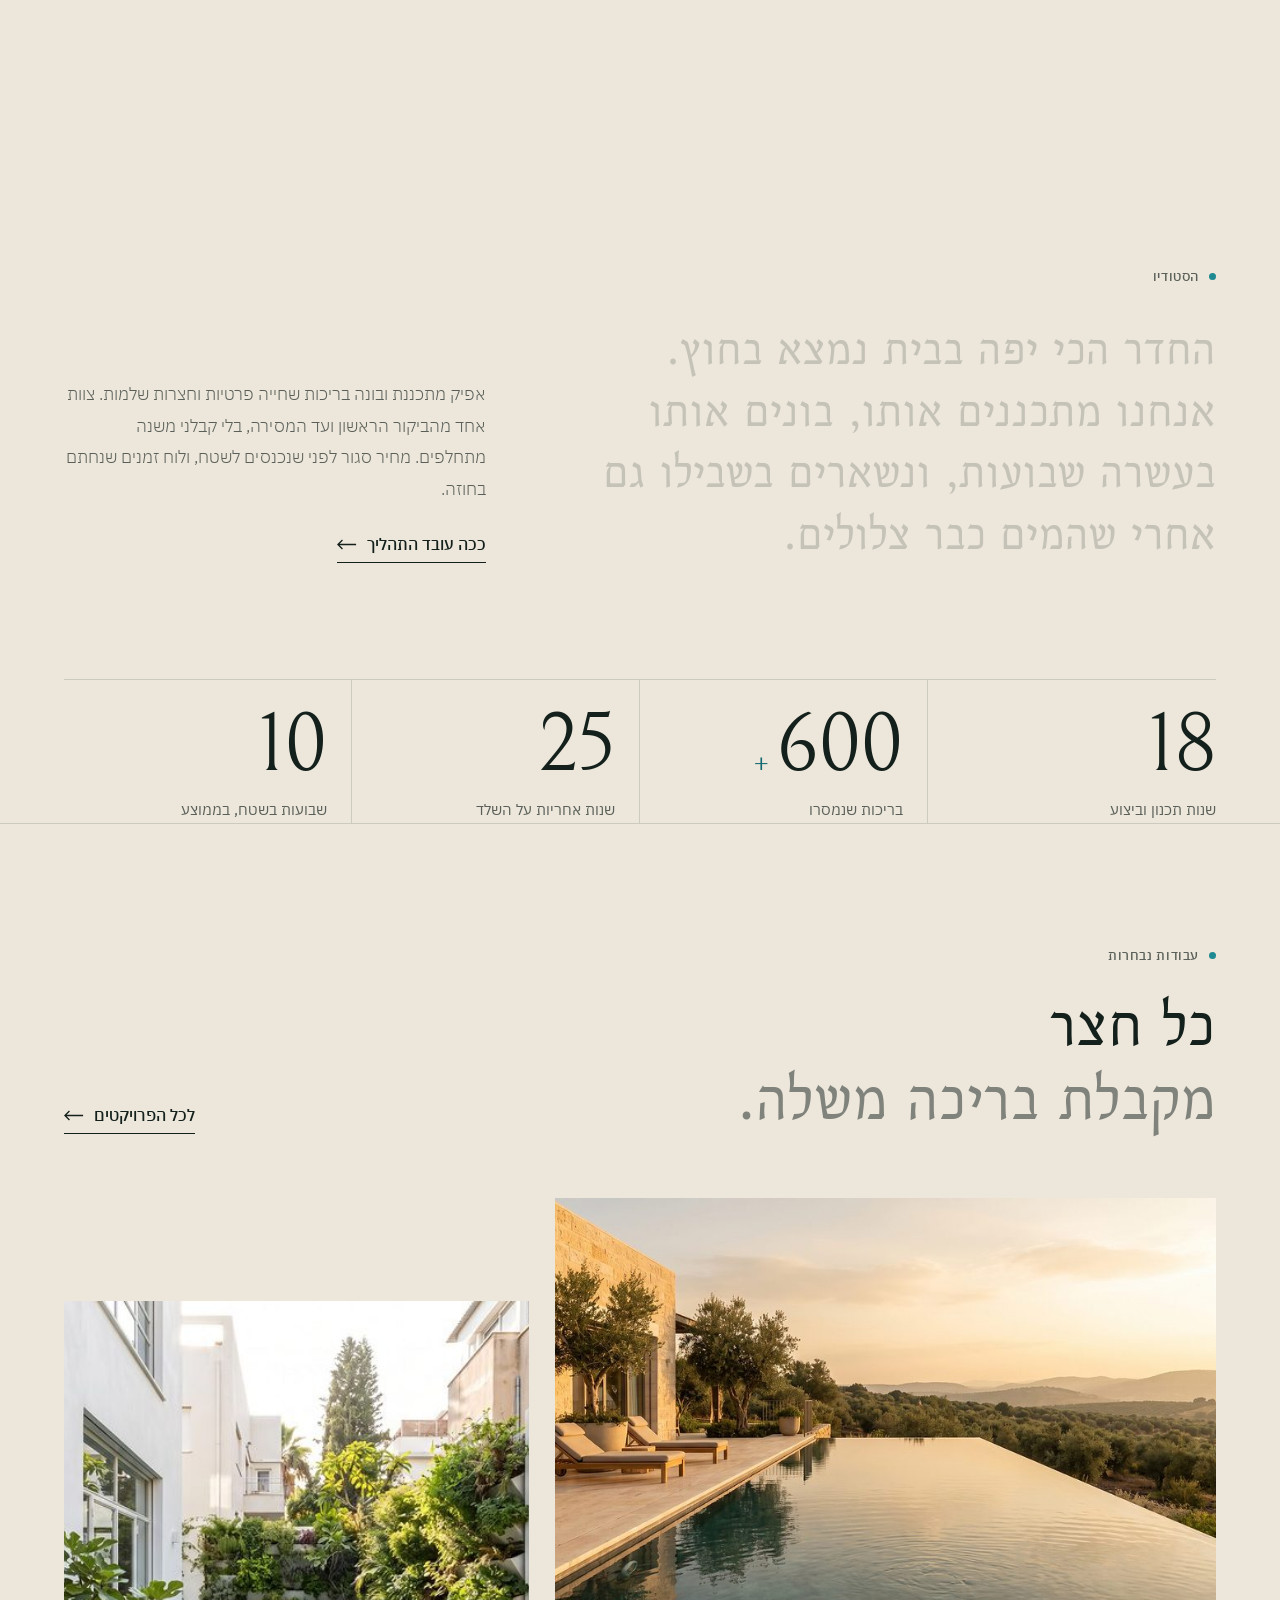
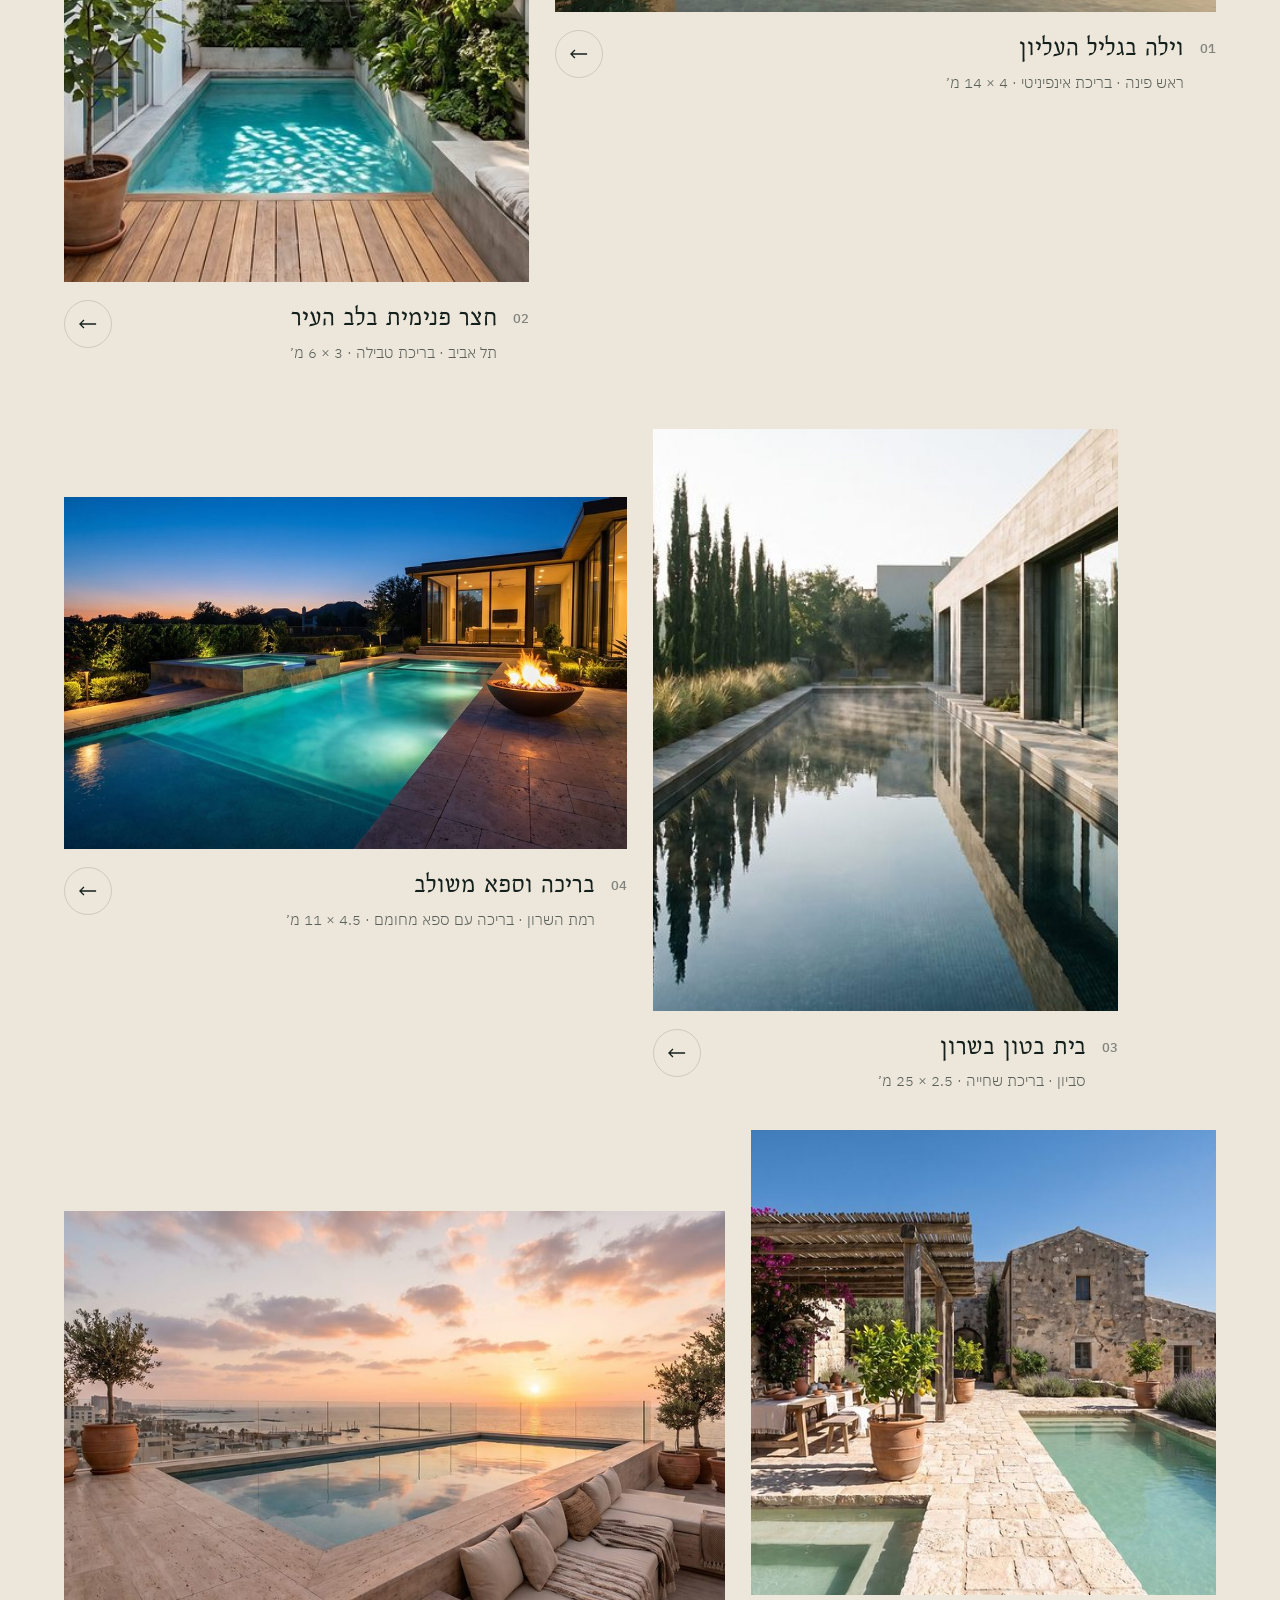
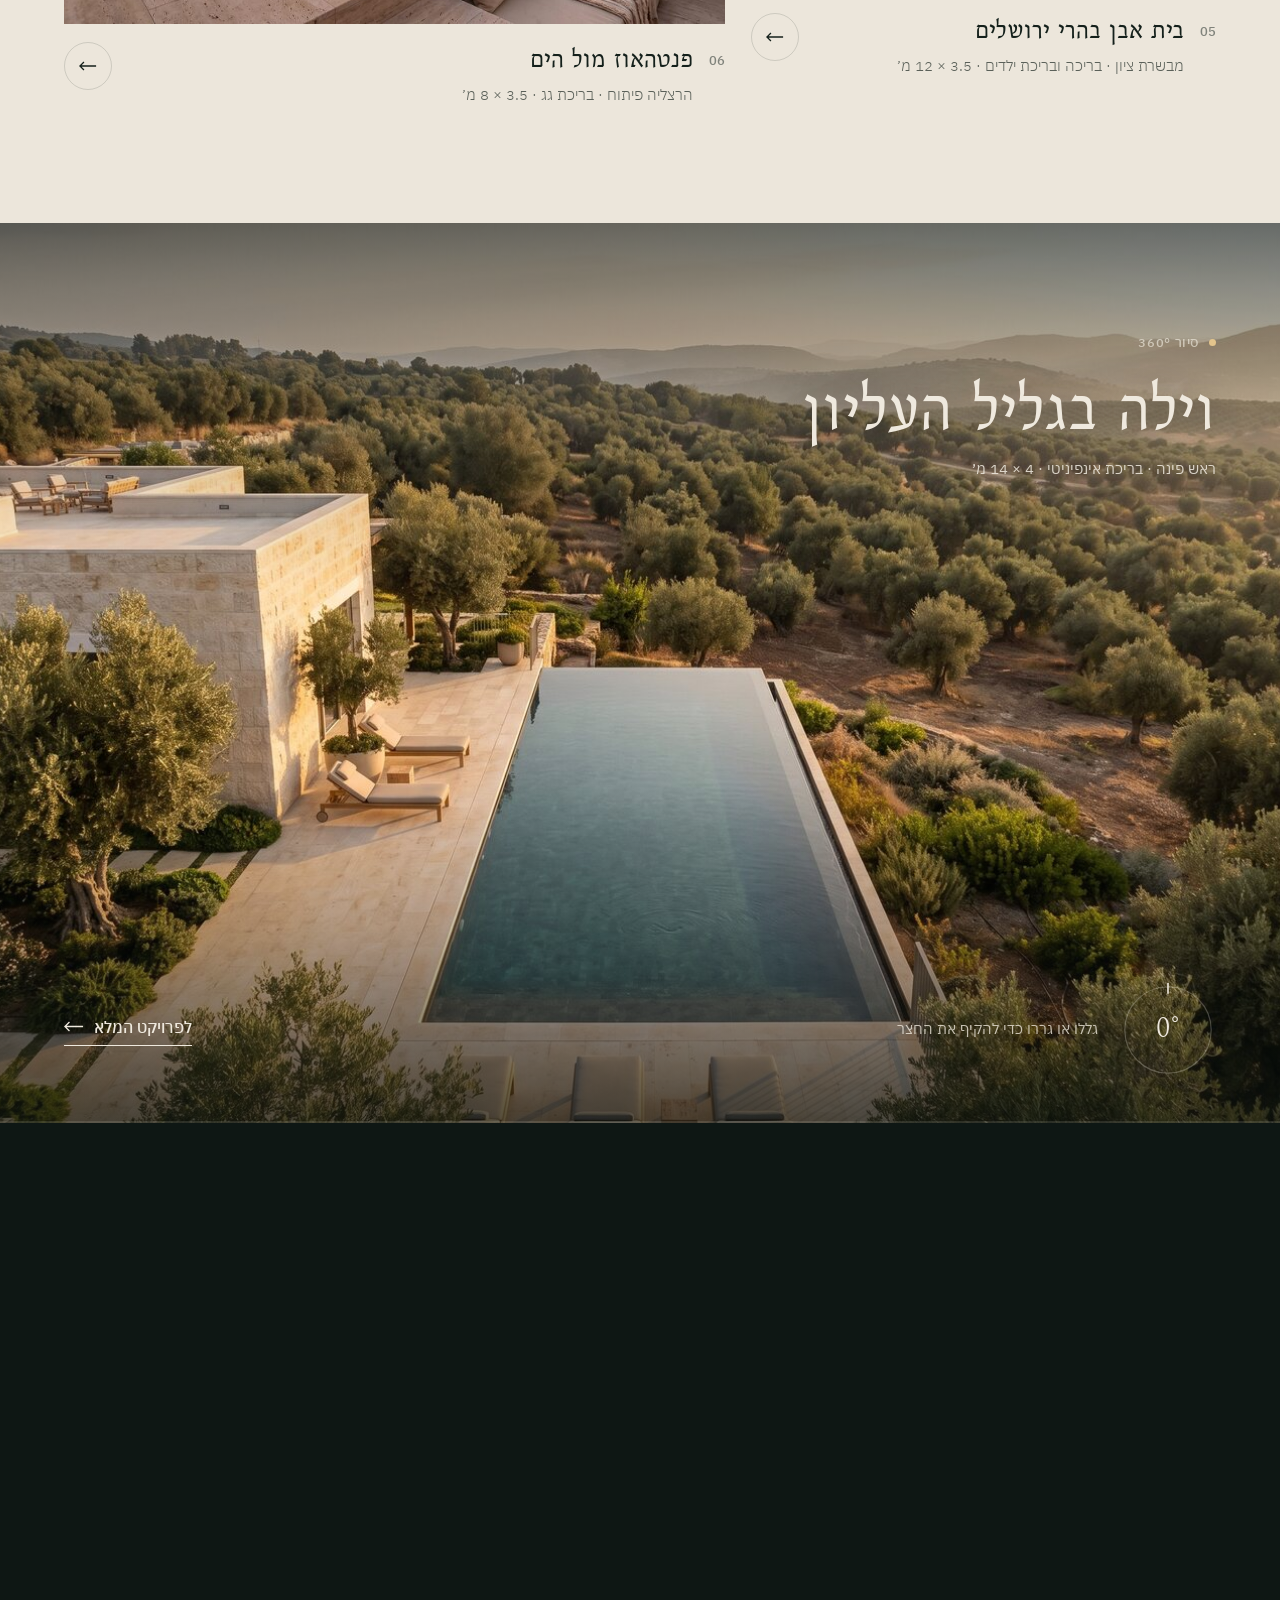
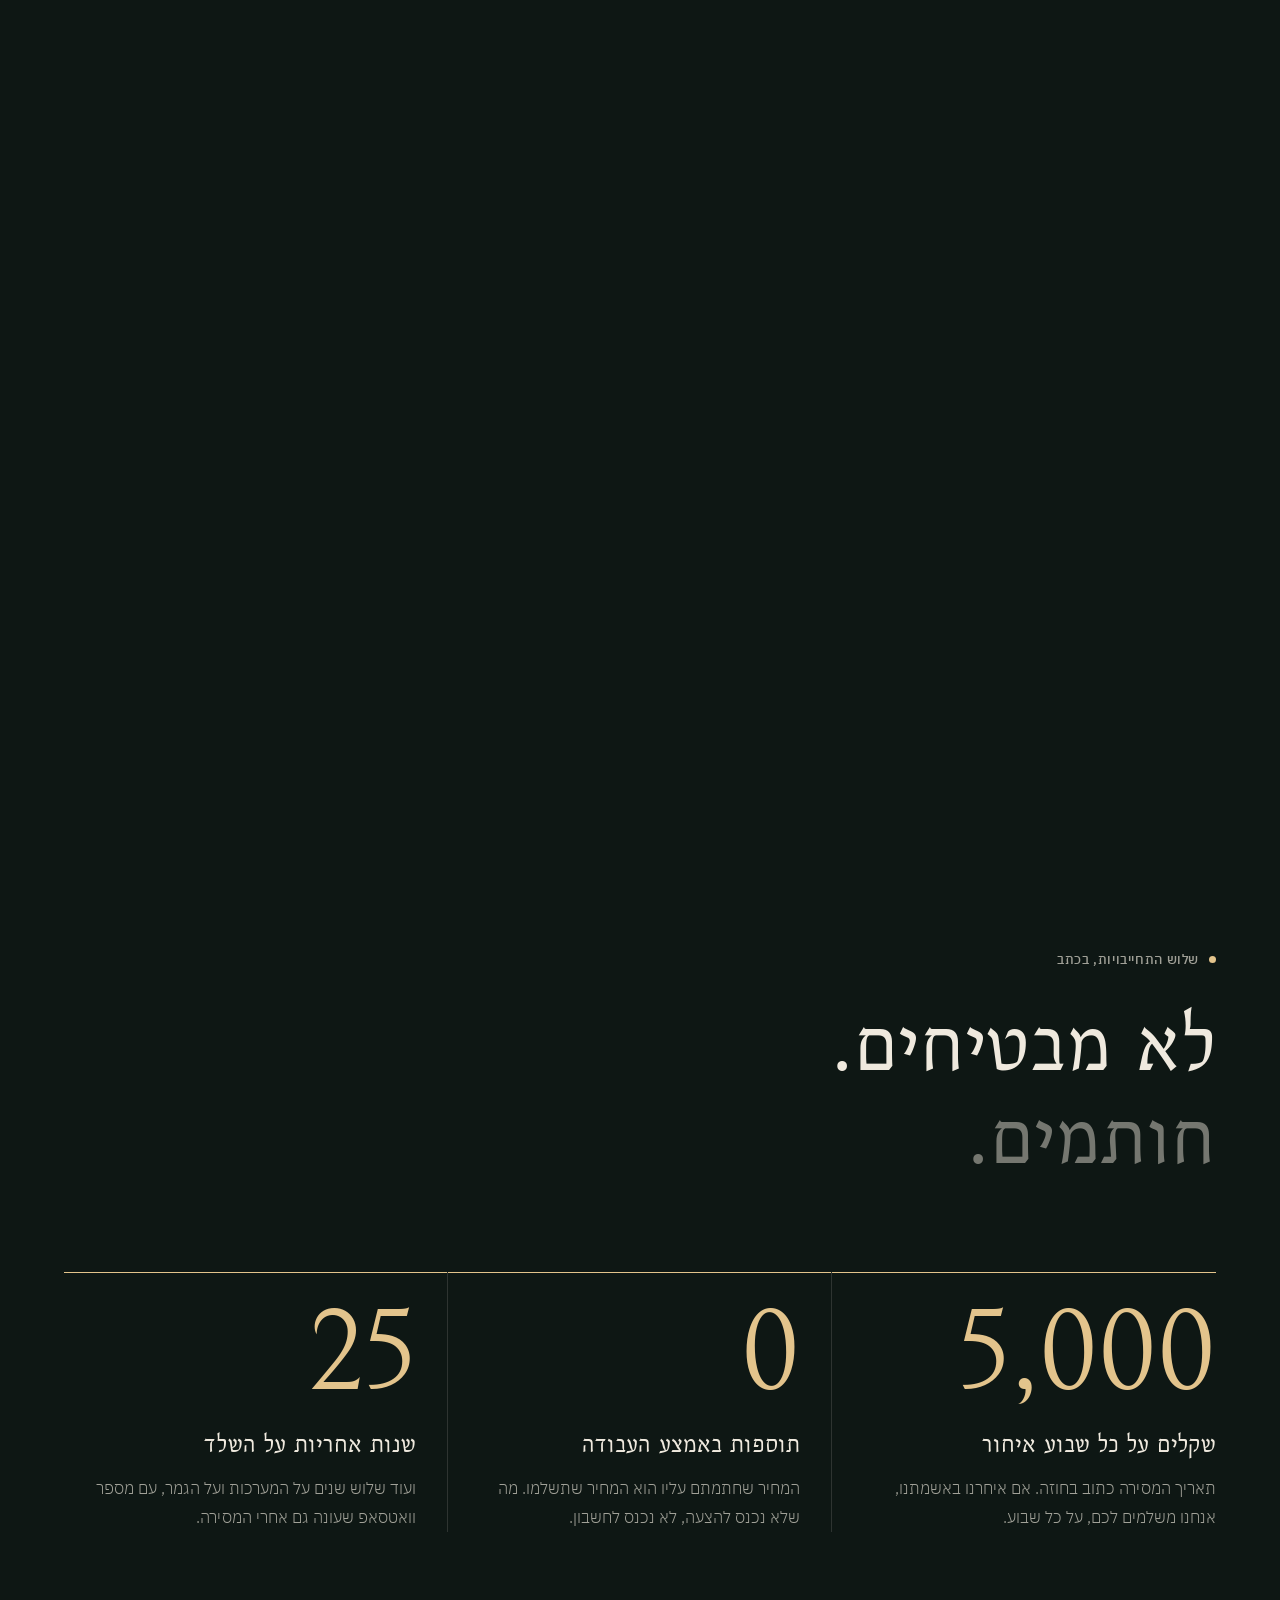
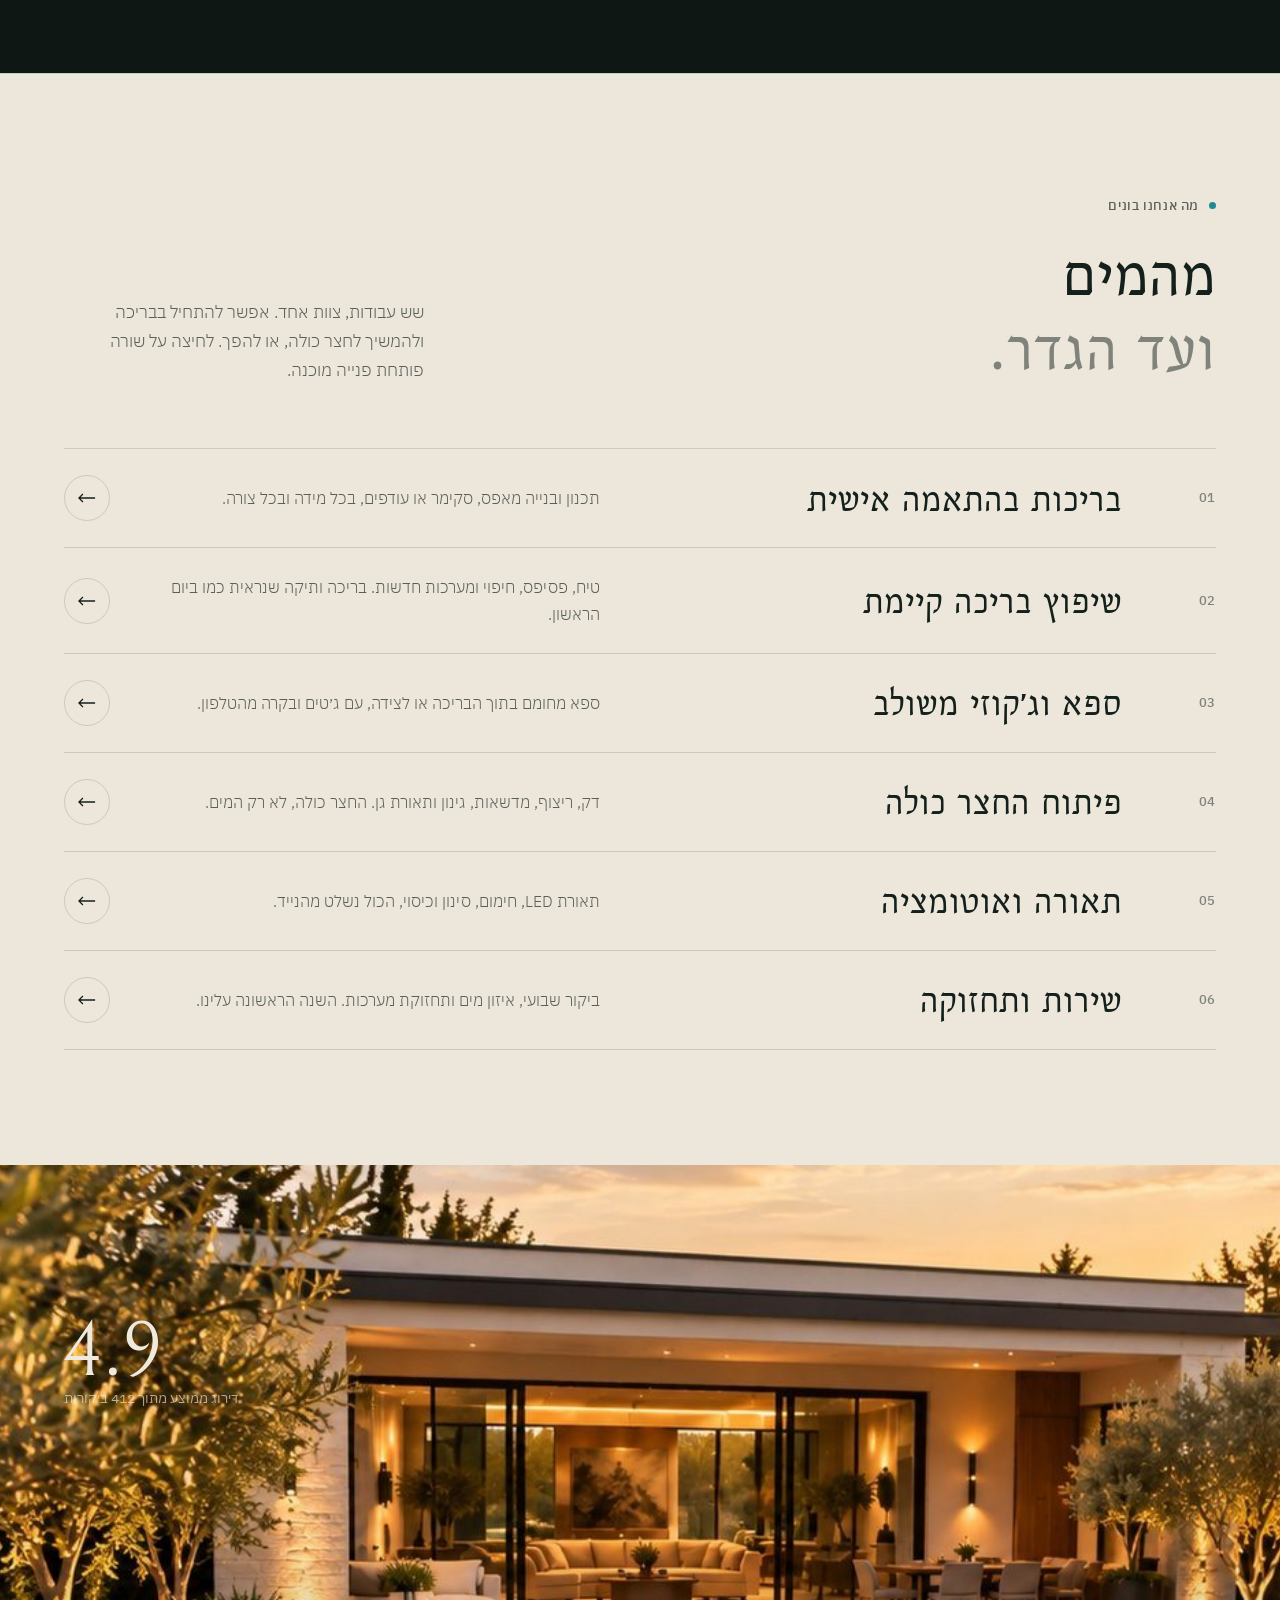
==== commit d12fface: "Afik v4: 360 drone tour around the Galilee pool (scroll and drag) Co-Authored-By: Claude Opus 5.5 <n" ====
--- a/index.html
+++ b/index.html
@@ -28,7 +28,7 @@
 <link rel="preload" href="fonts/ibm-plex-sans-hebrew-hebrew-300-normal.woff2" as="font" type="font/woff2" crossorigin>
 <link rel="preload" href="fonts/ibm-plex-sans-hebrew-hebrew-400-normal.woff2" as="font" type="font/woff2" crossorigin>
 <script>(function(){var d=document.documentElement;d.classList.add('js');try{if(sessionStorage.getItem('afik-go')){d.classList.add('veil-in');sessionStorage.removeItem('afik-go')}}catch(e){}try{if(!sessionStorage.getItem('afik-pre'))document.documentElement.classList.add('pre')}catch(e){}})();</script>
-<link rel="stylesheet" href="site.css?v=3">
+<link rel="stylesheet" href="site.css?v=4">
 <link rel="preload" as="image" href="media/stage-0.jpg" imagesrcset="media/stage-0-s.jpg 1440w, media/stage-0.jpg 1920w" imagesizes="100vw" fetchpriority="high">
 </head>
 <body>
@@ -133,6 +133,32 @@
   </div>
 </section>
 
+<section class="tour on-dark" id="tour" data-nav="dark" aria-label="סיור 360 מעלות בווילה בגליל העליון" data-d="https://d2ol7oe51mr4n9.cloudfront.net/user_3DipWZbOvcTwhdi7K6REOedZkQU/51349f96-9bed-4d01-af76-e7098dfb8bce.mp4" data-m="https://d2ol7oe51mr4n9.cloudfront.net/user_3DipWZbOvcTwhdi7K6REOedZkQU/12ffb3be-31ac-4dbd-a8d2-9255b0ce6cf6.mp4">
+  <div class="tour-stage">
+    <div class="tour-box">
+      <img class="tour-poster" src="media/tour/poster.jpg" alt="מבט רחפן על בריכת האינפיניטי של הווילה בגליל העליון, מוקפת כרמי זיתים" loading="lazy" decoding="async">
+      <video class="tour-v" muted playsinline disablepictureinpicture preload="none" aria-hidden="true"></video>
+    </div>
+    <div class="tour-scrim"></div>
+    <div class="tour-ui">
+      <div class="tour-head">
+        <div class="lbl light">סיור 360°</div>
+        <h2>וילה בגליל העליון</h2>
+        <p>ראש פינה · בריכת אינפיניטי · 4 × 14 מ׳</p>
+      </div>
+      <div class="tour-foot">
+        <div class="tour-dial" role="slider" tabindex="0" aria-label="סיבוב סביב הבריכה" aria-valuemin="0" aria-valuemax="360" aria-valuenow="0">
+          <svg viewBox="0 0 120 120" aria-hidden="true"><circle class="t-bg" cx="60" cy="60" r="54"/><circle class="t-fg" cx="60" cy="60" r="54"/><g class="t-tick"><line x1="106" y1="60" x2="118" y2="60"/></g></svg>
+          <b><span class="t-deg">0</span>°</b>
+        </div>
+        <p class="tour-hint">גללו או גררו כדי להקיף את החצר</p>
+        <a class="tl" href="projects.html#galil">לפרויקט המלא <svg class="ar" viewBox="0 0 22 12" fill="none" stroke="currentColor" stroke-width="1.4" aria-hidden="true"><path d="M21 6H1M6 1 1 6l5 5"/></svg></a>
+      </div>
+    </div>
+    <div class="tour-load" aria-hidden="true"><i></i></div>
+  </div>
+</section>
+
 <section class="vows on-dark" data-nav="dark">
   <div class="wrap">
     <div class="lbl light" data-rv>שלוש התחייבויות, בכתב</div>
@@ -210,6 +236,6 @@
   </div>
 </footer>
 <a class="wa-fab off" href="https://wa.me/972544500539" target="_blank" rel="noopener" aria-label="כתבו לנו בוואטסאפ"><svg viewBox="0 0 24 24" fill="currentColor" aria-hidden="true"><path d="M.057 24l1.687-6.163a11.867 11.867 0 0 1-1.587-5.946C.16 5.335 5.495 0 12.05 0a11.817 11.817 0 0 1 8.413 3.488 11.824 11.824 0 0 1 3.48 8.414c-.003 6.557-5.338 11.892-11.893 11.892a11.9 11.9 0 0 1-5.688-1.448L.057 24zm6.597-3.807c1.676.995 3.276 1.591 5.392 1.592 5.448 0 9.886-4.434 9.889-9.885.002-5.462-4.415-9.89-9.881-9.892-5.452 0-9.887 4.434-9.889 9.884-.001 2.225.651 3.891 1.746 5.634l-.999 3.648 3.742-.981zm11.387-5.464c-.074-.124-.272-.198-.57-.347-.297-.149-1.758-.868-2.031-.967-.272-.099-.47-.149-.669.149-.198.297-.768.967-.941 1.165-.173.198-.347.223-.644.074-.297-.149-1.255-.462-2.39-1.475-.883-.788-1.48-1.761-1.653-2.059-.173-.297-.018-.458.13-.606.134-.133.297-.347.446-.521.151-.172.2-.296.3-.495.099-.198.05-.372-.025-.521-.075-.148-.669-1.611-.916-2.206-.242-.579-.487-.501-.669-.51l-.57-.01c-.198 0-.52.074-.792.372s-1.04 1.016-1.04 2.479 1.065 2.876 1.213 3.074c.149.198 2.095 3.2 5.076 4.487.709.306 1.263.489 1.694.626.712.226 1.36.194 1.872.118.571-.085 1.758-.719 2.006-1.413.248-.695.248-1.29.173-1.414z"/></svg><span class="tip">כתבו לנו בוואטסאפ</span></a>
-<script src="site.js?v=3"></script>
+<script src="site.js?v=4"></script>
 </body>
 </html>
--- a/site.css
+++ b/site.css
@@ -764,3 +764,48 @@
 
 .lb .lbl{color:var(--on-night2)}
 .lb .lbl:before{background:var(--gold)}
+
+/* ==========================================================================
+   v4 — 360 tour around the Galilee pool
+   ========================================================================== */
+.tour{position:relative;height:420vh;background:var(--night);color:var(--on-night)}
+.tour-stage{position:sticky;top:0;height:100vh;height:100lvh;overflow:hidden;touch-action:pan-y;cursor:grab;user-select:none}
+.tour-stage.drag{cursor:grabbing}
+.tour-box{position:absolute;inset:0;overflow:hidden;background:#0b1210}
+.tour-poster,.tour-v{position:absolute;inset:0;width:100%;height:100%;object-fit:cover}
+.tour-v{opacity:0;transition:opacity .5s ease;pointer-events:none}
+.tour.live .tour-v{opacity:1}
+.tour-scrim{position:absolute;inset:0;pointer-events:none;
+  background:linear-gradient(to bottom,rgba(10,17,14,.62) 0%,rgba(10,17,14,.12) 24%,rgba(10,17,14,0) 40%),
+             linear-gradient(to top,rgba(10,17,14,.7) 0%,rgba(10,17,14,.2) 22%,rgba(10,17,14,0) 38%)}
+.tour-ui{position:absolute;inset-inline:0;top:0;height:100vh;height:100dvh;pointer-events:none;display:flex;flex-direction:column;justify-content:space-between;
+  padding:calc(var(--nav-h) + 3vh) var(--pad) max(34px,5vh)}
+.tour-ui a,.tour-dial{pointer-events:auto}
+.tour-head h2{font-family:var(--display);font-weight:400;font-size:clamp(46px,6vw,100px);line-height:.98;margin-top:14px;text-shadow:0 2px 30px rgba(10,17,14,.35)}
+.tour-head p{margin-top:12px;font-size:15px;color:rgba(239,233,222,.86)}
+.tour-foot{display:flex;align-items:center;gap:22px}
+.tour-dial{position:relative;width:96px;height:96px;flex:none;outline-offset:6px}
+.tour-dial svg{position:absolute;inset:0;width:100%;height:100%;transform:rotate(-90deg)}
+.tour-dial circle{fill:none;stroke-width:1.5}
+.tour-dial .t-bg{stroke:rgba(239,233,222,.25)}
+.tour-dial .t-fg{stroke:var(--gold);stroke-dasharray:339.3;stroke-dashoffset:339.3}
+.tour-dial .t-tick line{stroke:var(--on-night);stroke-width:2;stroke-linecap:round}
+.tour-dial .t-tick{transform-origin:60px 60px}
+.tour-dial b{position:absolute;inset:0;display:flex;align-items:center;justify-content:center;font-family:var(--display);font-weight:400;font-size:28px;direction:ltr}
+.tour-hint{font-size:14.5px;color:rgba(239,233,222,.78);flex:1}
+.tour-foot .tl{color:var(--on-night)}
+.tour-load{position:absolute;inset-inline:0;bottom:0;height:2px;background:rgba(239,233,222,.12)}
+.tour-load i{display:block;height:100%;background:var(--gold);transform:scaleX(0);transform-origin:right;transition:transform .3s ease,opacity .6s ease}
+.tour.ready .tour-load i{opacity:0}
+@media (max-aspect-ratio: 4/5){
+  .tour{height:360vh}
+  .tour-box{inset:auto 0;top:50%;height:100vw;max-height:72vh;transform:translateY(-46%);-webkit-mask-image:linear-gradient(to bottom,transparent 0,#000 12%,#000 88%,transparent 100%);mask-image:linear-gradient(to bottom,transparent 0,#000 12%,#000 88%,transparent 100%)}
+  .tour-scrim{background:linear-gradient(to bottom,rgba(10,17,14,1) 0%,rgba(10,17,14,0) 30%),linear-gradient(to top,rgba(10,17,14,1) 0%,rgba(10,17,14,0) 30%)}
+  .tour-foot{flex-wrap:wrap;gap:14px 18px}
+  .tour-dial{width:76px;height:76px}
+  .tour-dial b{font-size:23px}
+  .tour-hint{flex:1 1 calc(100% - 100px)}
+}
+
+.lb .lb-tour{margin-top:26px;color:var(--gold);align-self:flex-start}
+.lb .lb-tour[hidden]{display:none}
